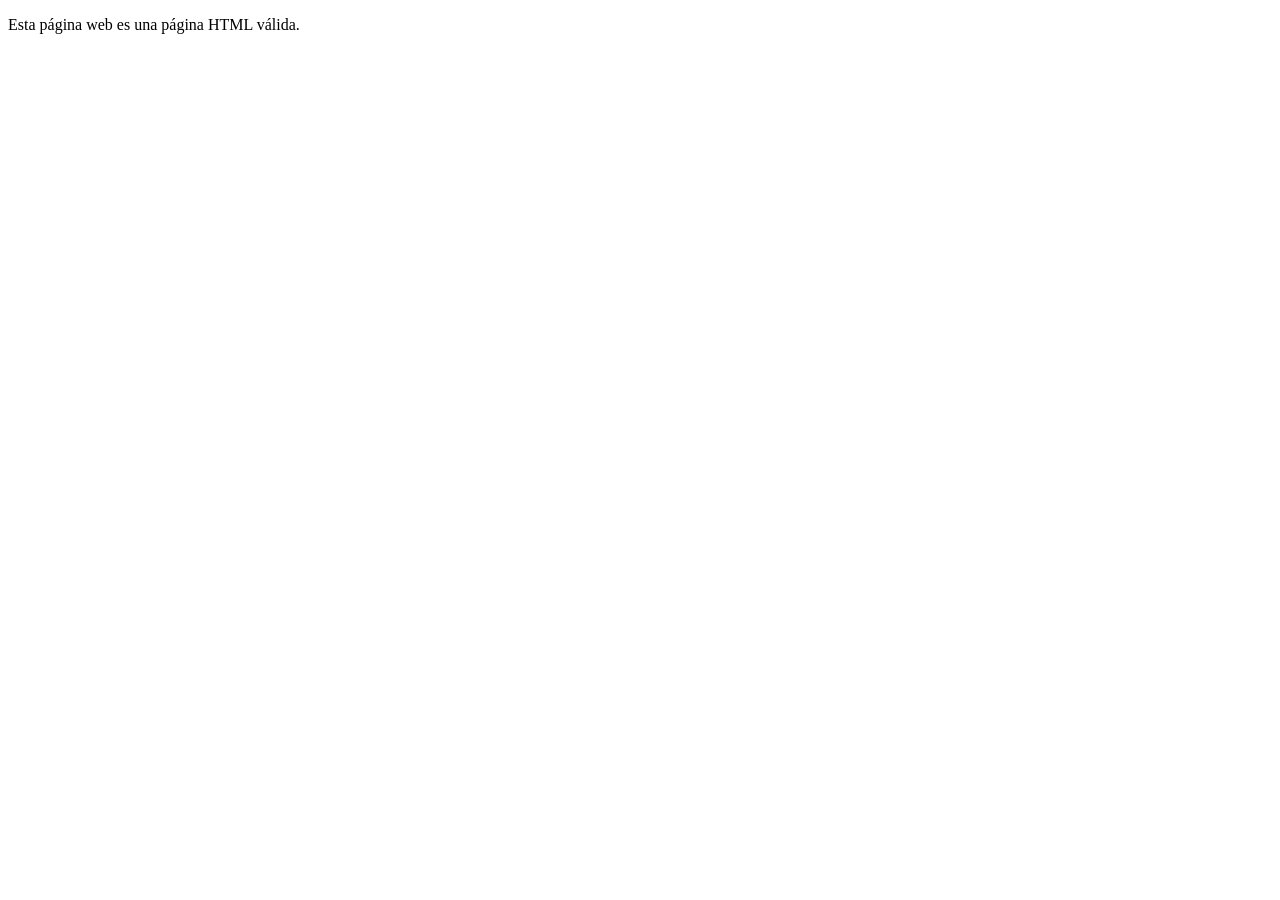
==== index.html @ a4870a46 "Create index.html" ====
<!DOCTYPE html>
<html lang="es">
<head>
  <meta charset="utf-8">
  <title>HTML</title>
  <meta name="viewport" content="width=device-width, initial-scale=1.0">
  <link rel="stylesheet" href="estilo.css">
</head>

<body>
  <p>Esta página web es una página HTML válida.</p>
</body>
</html>
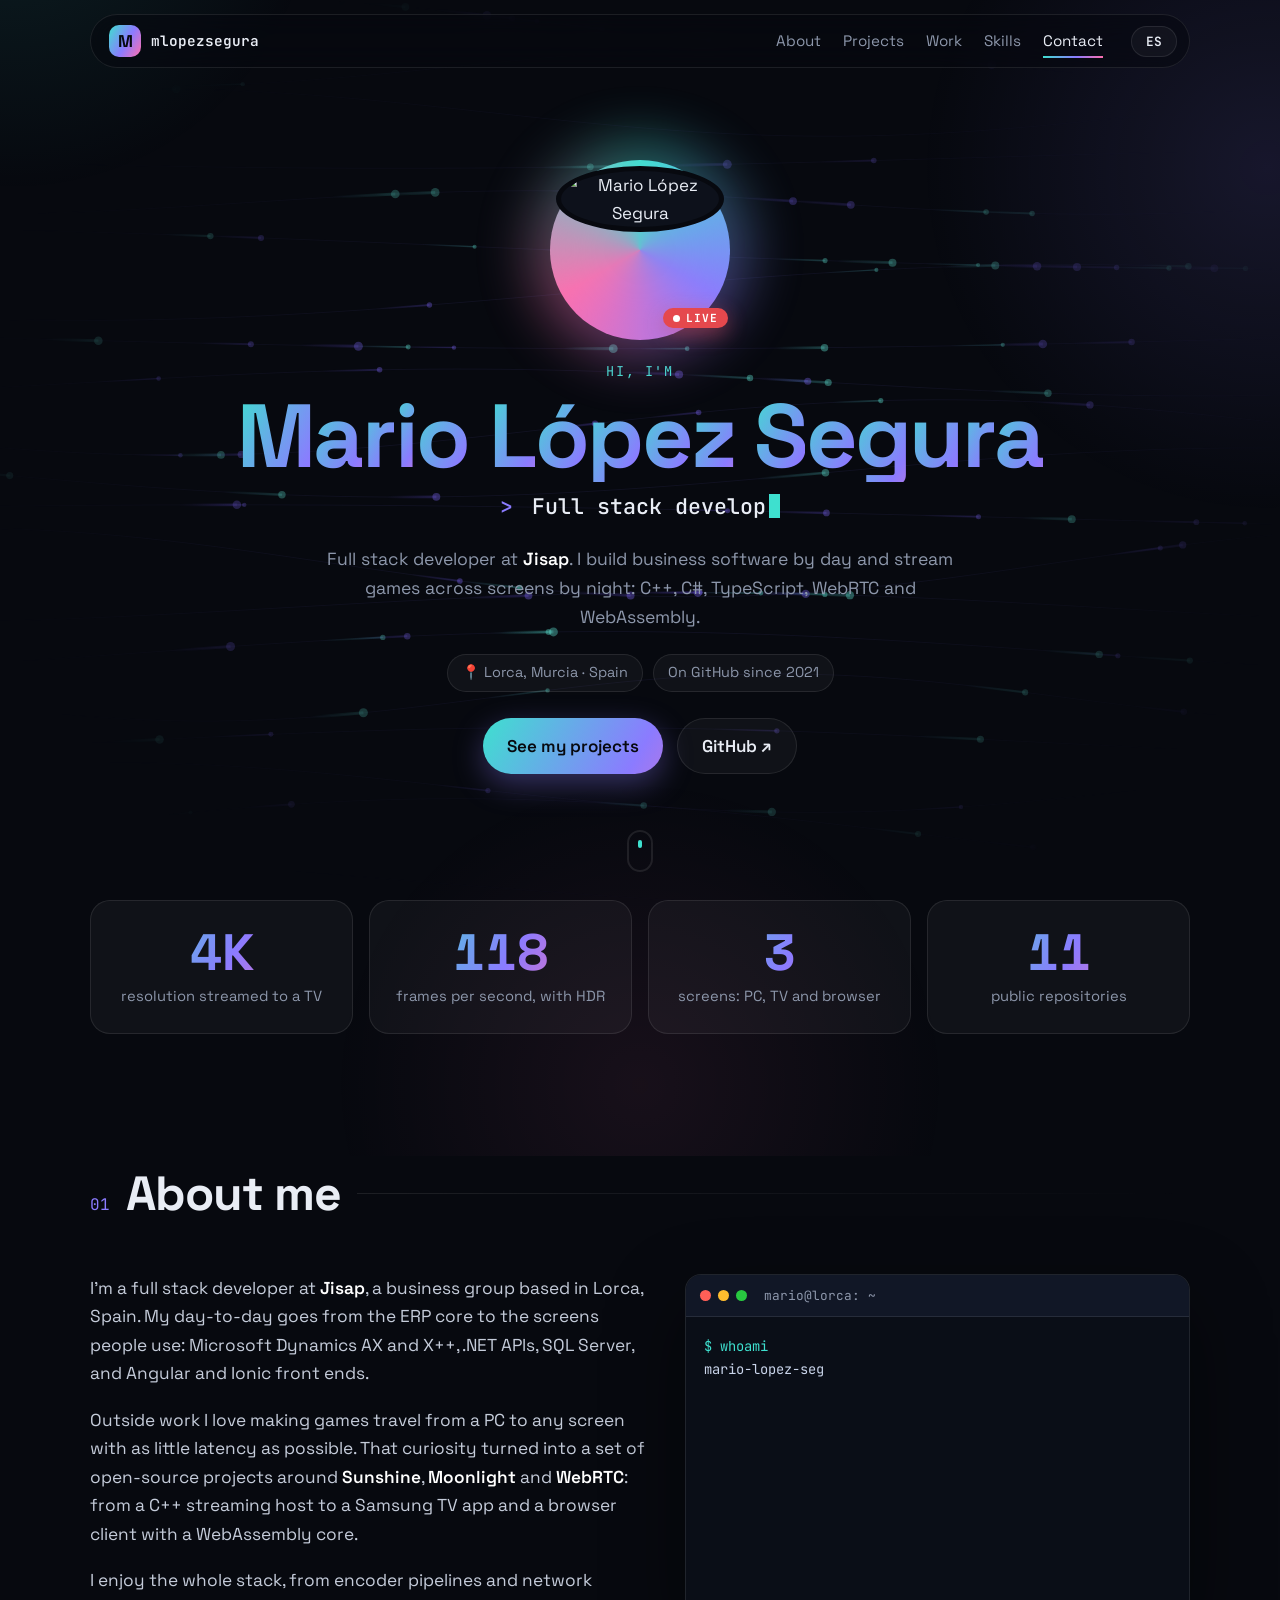
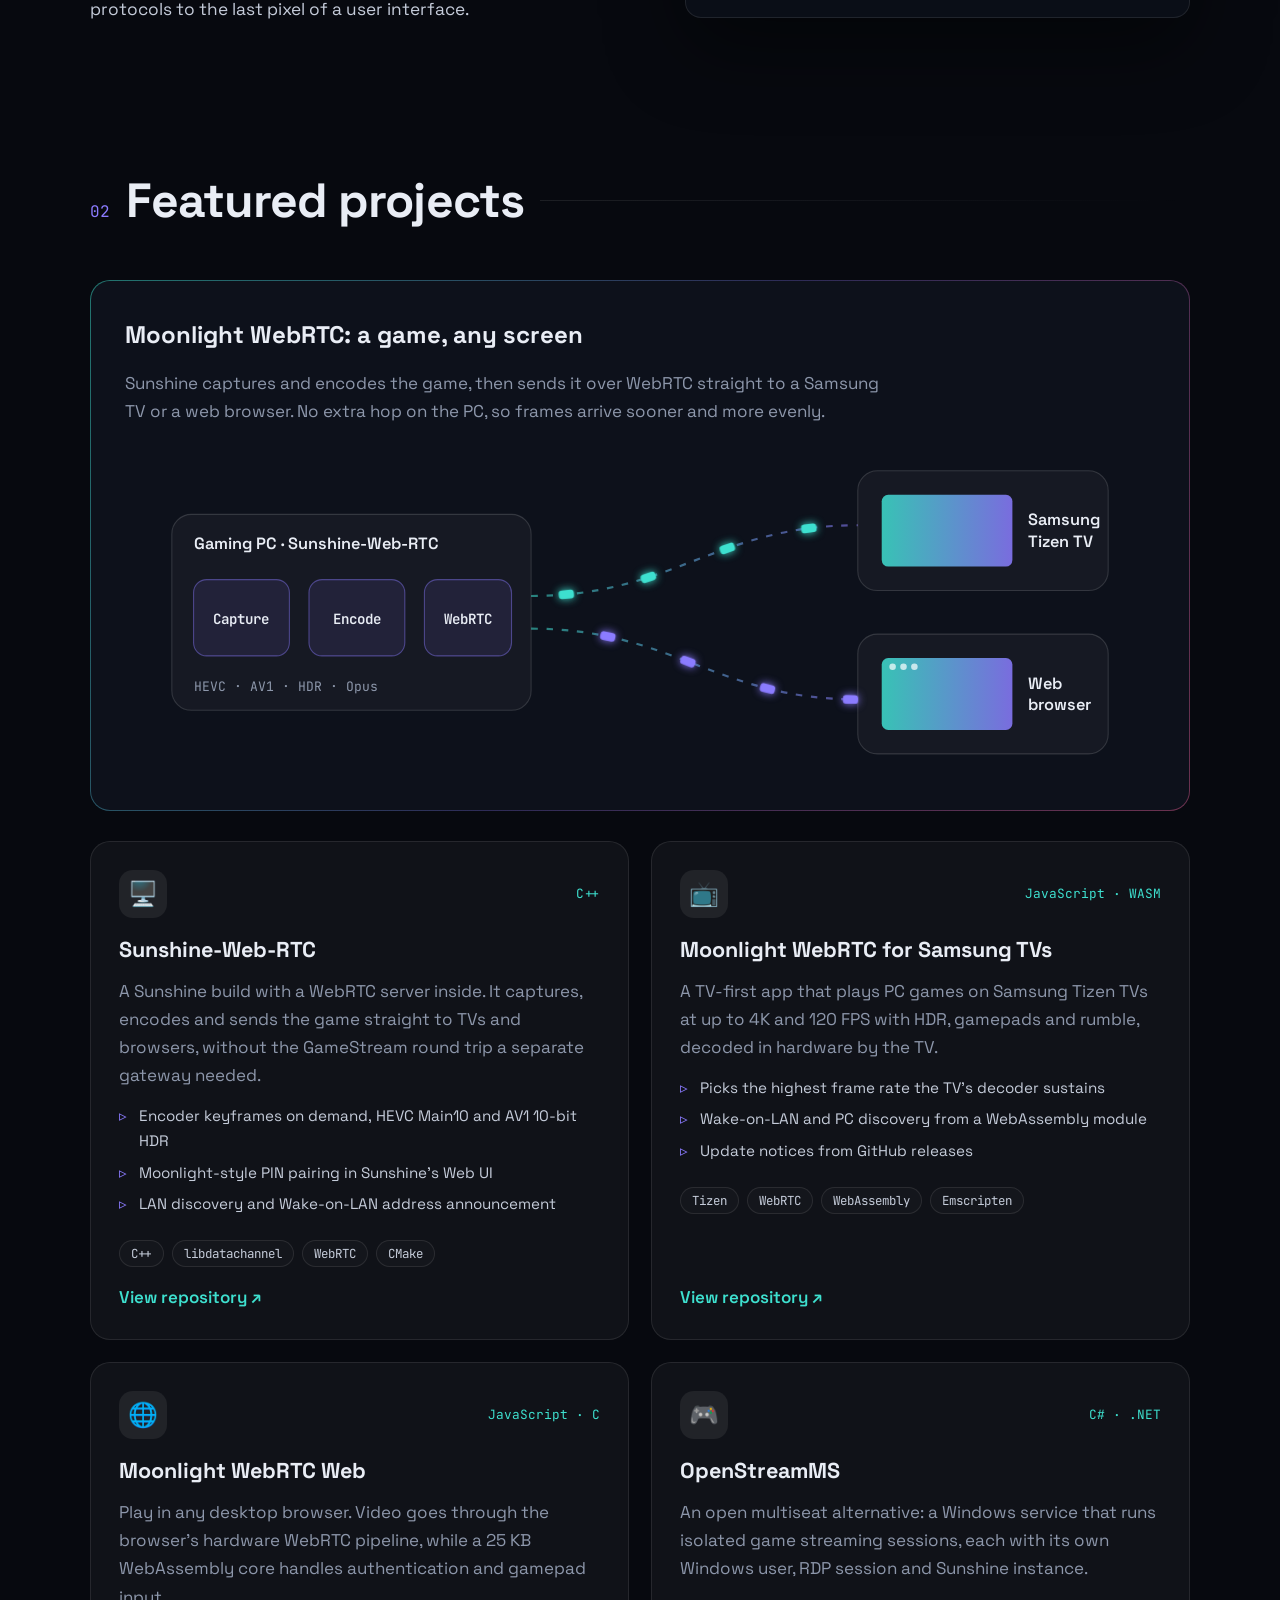
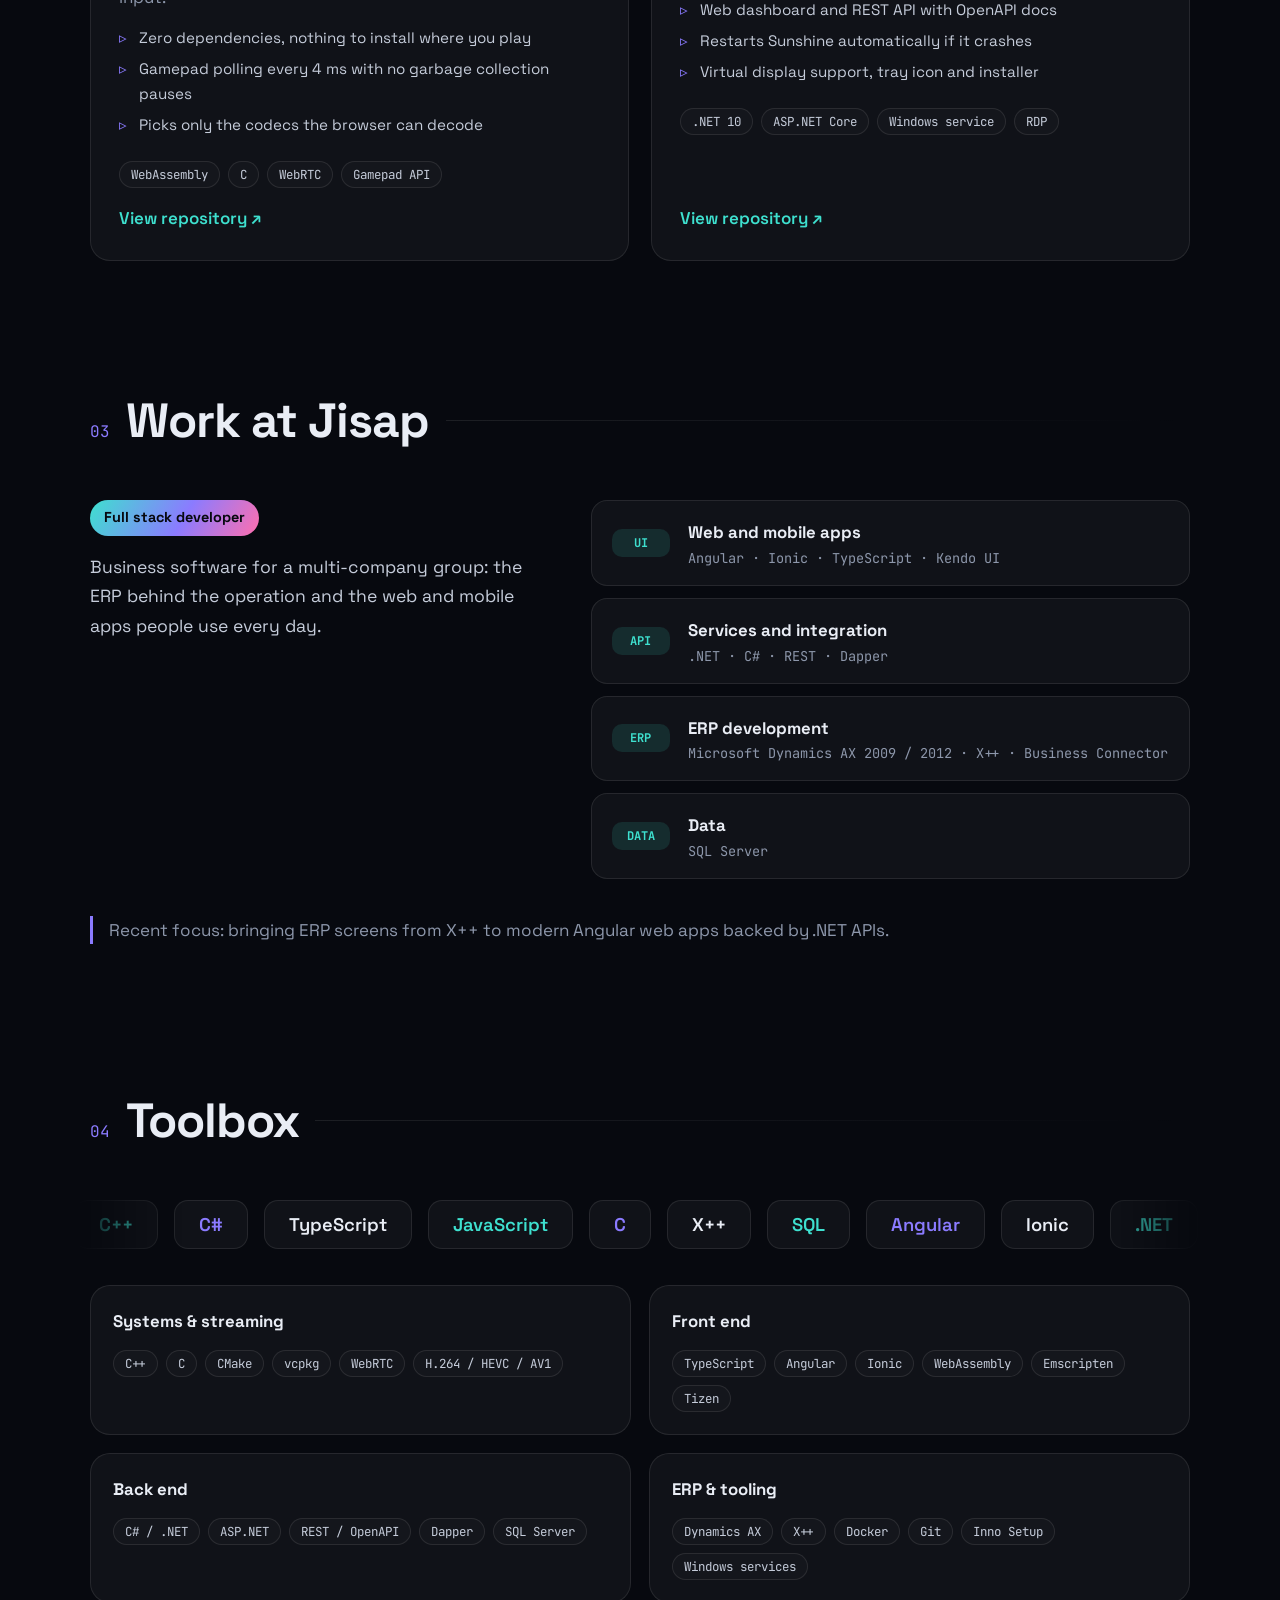
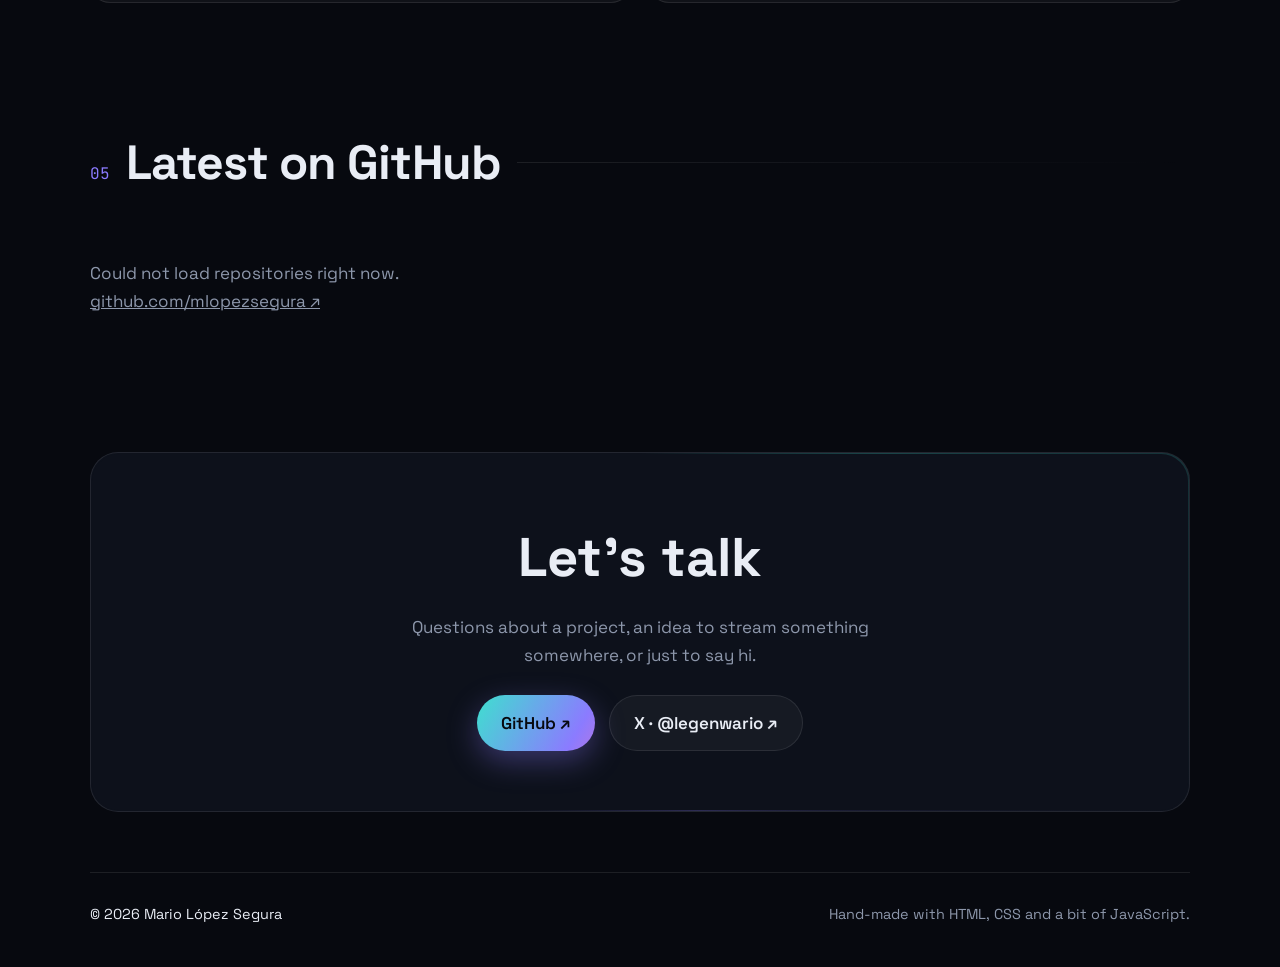
==== commit 1bfb8a7e: "Replace the placeholder page with an animated portfolio A bilingual (English/Spanish) single page wi" ====
--- a/index.html
+++ b/index.html
@@ -1,13 +1,347 @@
-<!DOCTYPE html>
-<html lang="es">
+<!doctype html>
+<html lang="en">
 <head>
   <meta charset="utf-8">
-  <title>HTML</title>
-  <meta name="viewport" content="width=device-width, initial-scale=1.0">
-  <link rel="stylesheet" href="estilo.css">
+  <meta name="viewport" content="width=device-width, initial-scale=1">
+  <title>Mario López Segura · Full stack developer</title>
+  <meta name="description" content="Mario López Segura, full stack developer at Jisap in Lorca, Spain. Game streaming over WebRTC, C++, C#, TypeScript, Angular and Dynamics AX.">
+  <meta name="theme-color" content="#07090f">
+  <meta property="og:title" content="Mario López Segura · Full stack developer">
+  <meta property="og:description" content="Game streaming over WebRTC, C++, C#, TypeScript, Angular and Dynamics AX.">
+  <meta property="og:image" content="https://avatars.githubusercontent.com/u/90263997?v=4">
+  <meta property="og:type" content="website">
+  <link rel="icon" href="assets/favicon.svg" type="image/svg+xml">
+  <link rel="preconnect" href="https://fonts.googleapis.com">
+  <link rel="preconnect" href="https://fonts.gstatic.com" crossorigin>
+  <link href="https://fonts.googleapis.com/css2?family=JetBrains+Mono:wght@400;600&family=Space+Grotesk:wght@400;500;600;700&display=swap" rel="stylesheet">
+  <link rel="stylesheet" href="assets/css/style.css">
 </head>
-
 <body>
-  <p>Esta página web es una página HTML válida.</p>
+  <div class="progress" id="progress" aria-hidden="true"></div>
+
+  <header class="nav" id="nav">
+    <a class="nav-logo" href="#top" aria-label="Home">
+      <span class="logo-mark">M</span><span class="logo-text">mlopezsegura</span>
+    </a>
+    <nav class="nav-links" aria-label="Sections">
+      <a href="#about" data-i18n="nav.about">About</a>
+      <a href="#projects" data-i18n="nav.projects">Projects</a>
+      <a href="#work" data-i18n="nav.work">Work</a>
+      <a href="#skills" data-i18n="nav.skills">Skills</a>
+      <a href="#contact" data-i18n="nav.contact">Contact</a>
+    </nav>
+    <button type="button" class="lang" id="lang" aria-label="Cambiar a español">ES</button>
+  </header>
+
+  <main id="top">
+    <!-- Hero -->
+    <section class="hero">
+      <canvas id="streams" aria-hidden="true"></canvas>
+      <div class="hero-inner">
+        <div class="avatar-wrap reveal">
+          <div class="avatar-ring"></div>
+          <img class="avatar" src="https://avatars.githubusercontent.com/u/90263997?v=4" alt="Mario López Segura" width="160" height="160">
+          <span class="live-dot"><span></span>LIVE</span>
+        </div>
+        <p class="eyebrow reveal" data-i18n="hero.hello">Hi, I'm</p>
+        <h1 class="hero-name" id="hero-name" aria-label="Mario López Segura">Mario López Segura</h1>
+        <p class="hero-role reveal">
+          <span class="mono">&gt;</span>
+          <span id="typed" aria-live="polite"></span><span class="caret" aria-hidden="true"></span>
+        </p>
+        <p class="hero-sub reveal" data-i18n="hero.sub">Full stack developer at <strong>Jisap</strong>. I build business software by day and stream games across screens by night: C++, C#, TypeScript, WebRTC and WebAssembly.</p>
+        <div class="hero-meta reveal">
+          <span class="chip" data-i18n="hero.loc">📍 Lorca, Murcia · Spain</span>
+          <span class="chip" data-i18n="hero.since">On GitHub since 2021</span>
+        </div>
+        <div class="hero-cta reveal">
+          <a class="btn primary magnetic" href="#projects" data-i18n="hero.cta">See my projects</a>
+          <a class="btn ghost magnetic" href="https://github.com/mlopezsegura" target="_blank" rel="noopener">GitHub ↗</a>
+        </div>
+      </div>
+      <a class="scroll-hint" href="#about" aria-label="Scroll"><span></span></a>
+    </section>
+
+    <!-- Stats -->
+    <section class="stats">
+      <div class="stat reveal">
+        <span class="stat-value"><span class="count" data-to="4">0</span>K</span>
+        <span class="stat-label" data-i18n="stats.res">resolution streamed to a TV</span>
+      </div>
+      <div class="stat reveal">
+        <span class="stat-value"><span class="count" data-to="120">0</span></span>
+        <span class="stat-label" data-i18n="stats.fps">frames per second, with HDR</span>
+      </div>
+      <div class="stat reveal">
+        <span class="stat-value"><span class="count" data-to="3">0</span></span>
+        <span class="stat-label" data-i18n="stats.screens">screens: PC, TV and browser</span>
+      </div>
+      <div class="stat reveal">
+        <span class="stat-value"><span class="count" data-to="11" id="repo-count">0</span></span>
+        <span class="stat-label" data-i18n="stats.repos">public repositories</span>
+      </div>
+    </section>
+
+    <!-- About -->
+    <section class="section" id="about">
+      <div class="section-head reveal">
+        <span class="section-index">01</span>
+        <h2 data-i18n="about.title">About me</h2>
+      </div>
+      <div class="about-grid">
+        <div class="about-text reveal">
+          <p data-i18n="about.p1">I'm a full stack developer at <strong>Jisap</strong>, a business group based in Lorca, Spain. My day-to-day goes from the ERP core to the screens people use: Microsoft Dynamics AX and X++, .NET APIs, SQL Server, and Angular and Ionic front ends.</p>
+          <p data-i18n="about.p2">Outside work I love making games travel from a PC to any screen with as little latency as possible. That curiosity turned into a set of open-source projects around <strong>Sunshine</strong>, <strong>Moonlight</strong> and <strong>WebRTC</strong>: from a C++ streaming host to a Samsung TV app and a browser client with a WebAssembly core.</p>
+          <p data-i18n="about.p3">I enjoy the whole stack, from encoder pipelines and network protocols to the last pixel of a user interface.</p>
+        </div>
+        <div class="terminal reveal" aria-hidden="true">
+          <div class="terminal-bar"><i></i><i></i><i></i><span>mario@lorca: ~</span></div>
+          <pre class="terminal-body" id="terminal"></pre>
+        </div>
+      </div>
+    </section>
+
+    <!-- Projects -->
+    <section class="section" id="projects">
+      <div class="section-head reveal">
+        <span class="section-index">02</span>
+        <h2 data-i18n="projects.title">Featured projects</h2>
+      </div>
+
+      <div class="pipeline reveal">
+        <div class="pipeline-copy">
+          <h3 data-i18n="pipeline.title">Moonlight WebRTC: a game, any screen</h3>
+          <p data-i18n="pipeline.text">Sunshine captures and encodes the game, then sends it over WebRTC straight to a Samsung TV or a web browser. No extra hop on the PC, so frames arrive sooner and more evenly.</p>
+        </div>
+        <svg class="pipeline-svg" viewBox="0 0 900 300" role="img" aria-labelledby="pipeline-title">
+          <title id="pipeline-title">Gaming PC streaming to a TV and a browser over WebRTC</title>
+          <defs>
+            <linearGradient id="g-line" x1="0" x2="1">
+              <stop offset="0" stop-color="#3ee0cf"/>
+              <stop offset="1" stop-color="#8b7bff"/>
+            </linearGradient>
+            <filter id="glow" x="-50%" y="-50%" width="200%" height="200%">
+              <feGaussianBlur stdDeviation="4" result="b"/>
+              <feMerge><feMergeNode in="b"/><feMergeNode in="SourceGraphic"/></feMerge>
+            </filter>
+          </defs>
+
+          <!-- PC -->
+          <rect class="node" x="20" y="60" width="330" height="180" rx="18"/>
+          <text class="node-title" x="40" y="92">Gaming PC · Sunshine-Web-RTC</text>
+          <g class="stage s1"><rect x="40" y="120" width="88" height="70" rx="12"/><text x="84" y="161">Capture</text></g>
+          <g class="stage s2"><rect x="146" y="120" width="88" height="70" rx="12"/><text x="190" y="161">Encode</text></g>
+          <g class="stage s3"><rect x="252" y="120" width="80" height="70" rx="12"/><text x="292" y="161">WebRTC</text></g>
+          <text class="node-note" x="40" y="222">HEVC · AV1 · HDR · Opus</text>
+
+          <!-- Links -->
+          <path id="p-tv" class="link" d="M350 135 C 480 135, 520 70, 650 70"/>
+          <path id="p-web" class="link" d="M350 165 C 480 165, 520 230, 650 230"/>
+
+          <!-- TV -->
+          <rect class="node" x="650" y="20" width="230" height="110" rx="18"/>
+          <rect class="screen" x="672" y="42" width="120" height="66" rx="6"/>
+          <text class="node-title" x="806" y="70">Samsung</text>
+          <text class="node-title" x="806" y="90">Tizen TV</text>
+
+          <!-- Browser -->
+          <rect class="node" x="650" y="170" width="230" height="110" rx="18"/>
+          <rect class="screen" x="672" y="192" width="120" height="66" rx="6"/>
+          <circle class="dot" cx="682" cy="200" r="3"/><circle class="dot" cx="692" cy="200" r="3"/><circle class="dot" cx="702" cy="200" r="3"/>
+          <text class="node-title" x="806" y="220">Web</text>
+          <text class="node-title" x="806" y="240">browser</text>
+
+          <!-- Packets -->
+          <g filter="url(#glow)">
+            <rect class="packet" width="14" height="8" rx="3" x="-7" y="-4"><animateMotion dur="1.6s" repeatCount="indefinite" rotate="auto"><mpath href="#p-tv"/></animateMotion></rect>
+            <rect class="packet" width="14" height="8" rx="3" x="-7" y="-4"><animateMotion dur="1.6s" begin="0.4s" repeatCount="indefinite" rotate="auto"><mpath href="#p-tv"/></animateMotion></rect>
+            <rect class="packet" width="14" height="8" rx="3" x="-7" y="-4"><animateMotion dur="1.6s" begin="0.8s" repeatCount="indefinite" rotate="auto"><mpath href="#p-tv"/></animateMotion></rect>
+            <rect class="packet" width="14" height="8" rx="3" x="-7" y="-4"><animateMotion dur="1.6s" begin="1.2s" repeatCount="indefinite" rotate="auto"><mpath href="#p-tv"/></animateMotion></rect>
+            <rect class="packet alt" width="14" height="8" rx="3" x="-7" y="-4"><animateMotion dur="1.6s" begin="0.2s" repeatCount="indefinite" rotate="auto"><mpath href="#p-web"/></animateMotion></rect>
+            <rect class="packet alt" width="14" height="8" rx="3" x="-7" y="-4"><animateMotion dur="1.6s" begin="0.6s" repeatCount="indefinite" rotate="auto"><mpath href="#p-web"/></animateMotion></rect>
+            <rect class="packet alt" width="14" height="8" rx="3" x="-7" y="-4"><animateMotion dur="1.6s" begin="1.0s" repeatCount="indefinite" rotate="auto"><mpath href="#p-web"/></animateMotion></rect>
+            <rect class="packet alt" width="14" height="8" rx="3" x="-7" y="-4"><animateMotion dur="1.6s" begin="1.4s" repeatCount="indefinite" rotate="auto"><mpath href="#p-web"/></animateMotion></rect>
+          </g>
+        </svg>
+      </div>
+
+      <div class="cards">
+        <article class="card tilt reveal">
+          <div class="card-glow"></div>
+          <div class="card-top">
+            <span class="card-icon">🖥️</span>
+            <span class="card-lang">C++</span>
+          </div>
+          <h3>Sunshine-Web-RTC</h3>
+          <p data-i18n="p.sunshine">A Sunshine build with a WebRTC server inside. It captures, encodes and sends the game straight to TVs and browsers, without the GameStream round trip a separate gateway needed.</p>
+          <ul class="card-points">
+            <li data-i18n="p.sunshine.1">Encoder keyframes on demand, HEVC Main10 and AV1 10-bit HDR</li>
+            <li data-i18n="p.sunshine.2">Moonlight-style PIN pairing in Sunshine's Web UI</li>
+            <li data-i18n="p.sunshine.3">LAN discovery and Wake-on-LAN address announcement</li>
+          </ul>
+          <div class="tags"><span>C++</span><span>libdatachannel</span><span>WebRTC</span><span>CMake</span></div>
+          <a class="card-link" href="https://github.com/mlopezsegura/Sunshine-Web-RTC" target="_blank" rel="noopener" data-i18n="p.repo">View repository ↗</a>
+        </article>
+
+        <article class="card tilt reveal">
+          <div class="card-glow"></div>
+          <div class="card-top">
+            <span class="card-icon">📺</span>
+            <span class="card-lang">JavaScript · WASM</span>
+          </div>
+          <h3>Moonlight WebRTC for Samsung TVs</h3>
+          <p data-i18n="p.tizen">A TV-first app that plays PC games on Samsung Tizen TVs at up to 4K and 120 FPS with HDR, gamepads and rumble, decoded in hardware by the TV.</p>
+          <ul class="card-points">
+            <li data-i18n="p.tizen.1">Picks the highest frame rate the TV's decoder sustains</li>
+            <li data-i18n="p.tizen.2">Wake-on-LAN and PC discovery from a WebAssembly module</li>
+            <li data-i18n="p.tizen.3">Update notices from GitHub releases</li>
+          </ul>
+          <div class="tags"><span>Tizen</span><span>WebRTC</span><span>WebAssembly</span><span>Emscripten</span></div>
+          <a class="card-link" href="https://github.com/mlopezsegura/Monlight-Tizen-WebRtc-Client" target="_blank" rel="noopener" data-i18n="p.repo">View repository ↗</a>
+        </article>
+
+        <article class="card tilt reveal">
+          <div class="card-glow"></div>
+          <div class="card-top">
+            <span class="card-icon">🌐</span>
+            <span class="card-lang">JavaScript · C</span>
+          </div>
+          <h3>Moonlight WebRTC Web</h3>
+          <p data-i18n="p.web">Play in any desktop browser. Video goes through the browser's hardware WebRTC pipeline, while a 25 KB WebAssembly core handles authentication and gamepad input.</p>
+          <ul class="card-points">
+            <li data-i18n="p.web.1">Zero dependencies, nothing to install where you play</li>
+            <li data-i18n="p.web.2">Gamepad polling every 4 ms with no garbage collection pauses</li>
+            <li data-i18n="p.web.3">Picks only the codecs the browser can decode</li>
+          </ul>
+          <div class="tags"><span>WebAssembly</span><span>C</span><span>WebRTC</span><span>Gamepad API</span></div>
+          <a class="card-link" href="https://github.com/mlopezsegura/moonlight-webrtc-web" target="_blank" rel="noopener" data-i18n="p.repo">View repository ↗</a>
+        </article>
+
+        <article class="card tilt reveal">
+          <div class="card-glow"></div>
+          <div class="card-top">
+            <span class="card-icon">🎮</span>
+            <span class="card-lang">C# · .NET</span>
+          </div>
+          <h3>OpenStreamMS</h3>
+          <p data-i18n="p.osms">An open multiseat alternative: a Windows service that runs isolated game streaming sessions, each with its own Windows user, RDP session and Sunshine instance.</p>
+          <ul class="card-points">
+            <li data-i18n="p.osms.1">Web dashboard and REST API with OpenAPI docs</li>
+            <li data-i18n="p.osms.2">Restarts Sunshine automatically if it crashes</li>
+            <li data-i18n="p.osms.3">Virtual display support, tray icon and installer</li>
+          </ul>
+          <div class="tags"><span>.NET 10</span><span>ASP.NET Core</span><span>Windows service</span><span>RDP</span></div>
+          <a class="card-link" href="https://github.com/mlopezsegura/OpenStreamMS" target="_blank" rel="noopener" data-i18n="p.repo">View repository ↗</a>
+        </article>
+      </div>
+    </section>
+
+    <!-- Work -->
+    <section class="section" id="work">
+      <div class="section-head reveal">
+        <span class="section-index">03</span>
+        <h2 data-i18n="work.title">Work at Jisap</h2>
+      </div>
+      <div class="work">
+        <div class="work-intro reveal">
+          <span class="role-badge" data-i18n="work.role">Full stack developer</span>
+          <p data-i18n="work.text">Business software for a multi-company group: the ERP behind the operation and the web and mobile apps people use every day.</p>
+        </div>
+        <ol class="layers">
+          <li class="layer reveal">
+            <span class="layer-tag">UI</span>
+            <div>
+              <h4 data-i18n="work.l1">Web and mobile apps</h4>
+              <p>Angular · Ionic · TypeScript · Kendo UI</p>
+            </div>
+          </li>
+          <li class="layer reveal">
+            <span class="layer-tag">API</span>
+            <div>
+              <h4 data-i18n="work.l2">Services and integration</h4>
+              <p>.NET · C# · REST · Dapper</p>
+            </div>
+          </li>
+          <li class="layer reveal">
+            <span class="layer-tag">ERP</span>
+            <div>
+              <h4 data-i18n="work.l3">ERP development</h4>
+              <p>Microsoft Dynamics AX 2009 / 2012 · X++ · Business Connector</p>
+            </div>
+          </li>
+          <li class="layer reveal">
+            <span class="layer-tag">DATA</span>
+            <div>
+              <h4 data-i18n="work.l4">Data</h4>
+              <p>SQL Server</p>
+            </div>
+          </li>
+        </ol>
+        <p class="work-note reveal" data-i18n="work.note">Recent focus: bringing ERP screens from X++ to modern Angular web apps backed by .NET APIs.</p>
+      </div>
+    </section>
+
+    <!-- Skills -->
+    <section class="section" id="skills">
+      <div class="section-head reveal">
+        <span class="section-index">04</span>
+        <h2 data-i18n="skills.title">Toolbox</h2>
+      </div>
+      <div class="marquee" aria-hidden="true">
+        <div class="marquee-track">
+          <span>C++</span><span>C#</span><span>TypeScript</span><span>JavaScript</span><span>C</span><span>X++</span><span>SQL</span><span>Angular</span><span>Ionic</span><span>.NET</span><span>WebRTC</span><span>WebAssembly</span><span>Docker</span><span>Git</span>
+          <span>C++</span><span>C#</span><span>TypeScript</span><span>JavaScript</span><span>C</span><span>X++</span><span>SQL</span><span>Angular</span><span>Ionic</span><span>.NET</span><span>WebRTC</span><span>WebAssembly</span><span>Docker</span><span>Git</span>
+        </div>
+      </div>
+      <div class="skill-groups">
+        <div class="skill-group reveal">
+          <h4 data-i18n="skills.systems">Systems &amp; streaming</h4>
+          <div class="tags"><span>C++</span><span>C</span><span>CMake</span><span>vcpkg</span><span>WebRTC</span><span>H.264 / HEVC / AV1</span></div>
+        </div>
+        <div class="skill-group reveal">
+          <h4 data-i18n="skills.web">Front end</h4>
+          <div class="tags"><span>TypeScript</span><span>Angular</span><span>Ionic</span><span>WebAssembly</span><span>Emscripten</span><span>Tizen</span></div>
+        </div>
+        <div class="skill-group reveal">
+          <h4 data-i18n="skills.back">Back end</h4>
+          <div class="tags"><span>C# / .NET</span><span>ASP.NET</span><span>REST / OpenAPI</span><span>Dapper</span><span>SQL Server</span></div>
+        </div>
+        <div class="skill-group reveal">
+          <h4 data-i18n="skills.erp">ERP &amp; tooling</h4>
+          <div class="tags"><span>Dynamics AX</span><span>X++</span><span>Docker</span><span>Git</span><span>Inno Setup</span><span>Windows services</span></div>
+        </div>
+      </div>
+    </section>
+
+    <!-- GitHub -->
+    <section class="section" id="github">
+      <div class="section-head reveal">
+        <span class="section-index">05</span>
+        <h2 data-i18n="gh.title">Latest on GitHub</h2>
+      </div>
+      <div class="repos" id="repos">
+        <p class="muted" data-i18n="gh.loading">Loading repositories…</p>
+      </div>
+    </section>
+
+    <!-- Contact -->
+    <section class="section contact" id="contact">
+      <div class="contact-card reveal">
+        <h2 data-i18n="contact.title">Let's talk</h2>
+        <p data-i18n="contact.text">Questions about a project, an idea to stream something somewhere, or just to say hi.</p>
+        <div class="hero-cta">
+          <a class="btn primary magnetic" href="https://github.com/mlopezsegura" target="_blank" rel="noopener">GitHub ↗</a>
+          <a class="btn ghost magnetic" href="https://x.com/legenwario" target="_blank" rel="noopener">X · @legenwario ↗</a>
+        </div>
+      </div>
+    </section>
+  </main>
+
+  <footer class="footer">
+    <span>© <span id="year">2026</span> Mario López Segura</span>
+    <span class="muted" data-i18n="footer.made">Hand-made with HTML, CSS and a bit of JavaScript.</span>
+  </footer>
+
+  <script src="assets/js/main.js" defer></script>
 </body>
 </html>
--- a/assets/css/style.css
+++ b/assets/css/style.css
@@ -0,0 +1,695 @@
+:root {
+  color-scheme: dark;
+  --bg: #07090f;
+  --bg-2: #0d111b;
+  --surface: rgba(255, 255, 255, 0.04);
+  --surface-strong: rgba(255, 255, 255, 0.07);
+  --border: rgba(255, 255, 255, 0.09);
+  --text: #e9edf5;
+  --muted: #8d97ab;
+  --cyan: #3ee0cf;
+  --violet: #8b7bff;
+  --pink: #ff6fae;
+  --grad: linear-gradient(120deg, var(--cyan), var(--violet) 55%, var(--pink));
+  --radius: 20px;
+  --font: "Space Grotesk", system-ui, -apple-system, "Segoe UI", sans-serif;
+  --mono: "JetBrains Mono", ui-monospace, Consolas, monospace;
+  --ease: cubic-bezier(0.22, 1, 0.36, 1);
+}
+
+* { box-sizing: border-box; }
+
+html { scroll-behavior: smooth; }
+
+body {
+  margin: 0;
+  background: var(--bg);
+  color: var(--text);
+  font-family: var(--font);
+  font-size: 17px;
+  line-height: 1.65;
+  overflow-x: hidden;
+}
+
+body::before {
+  /* Soft colour wash behind everything. */
+  content: "";
+  position: fixed;
+  inset: -20vmax;
+  z-index: -1;
+  background:
+    radial-gradient(40vmax 40vmax at 15% 10%, rgba(62, 224, 207, 0.10), transparent 60%),
+    radial-gradient(45vmax 45vmax at 85% 30%, rgba(139, 123, 255, 0.12), transparent 60%),
+    radial-gradient(40vmax 40vmax at 50% 95%, rgba(255, 111, 174, 0.07), transparent 60%);
+  animation: drift 28s ease-in-out infinite alternate;
+}
+
+@keyframes drift {
+  to { transform: translate3d(4vmax, -3vmax, 0) rotate(8deg); }
+}
+
+a { color: inherit; }
+strong { color: #fff; font-weight: 600; }
+.muted { color: var(--muted); }
+.mono { font-family: var(--mono); }
+
+::selection { background: rgba(139, 123, 255, 0.45); }
+
+/* ---------- Progress + nav ---------- */
+
+.progress {
+  position: fixed;
+  top: 0;
+  left: 0;
+  height: 3px;
+  width: 100%;
+  transform-origin: 0 50%;
+  transform: scaleX(0);
+  background: var(--grad);
+  z-index: 60;
+}
+
+.nav {
+  position: fixed;
+  top: 14px;
+  left: 50%;
+  transform: translateX(-50%);
+  z-index: 50;
+  display: flex;
+  align-items: center;
+  gap: 28px;
+  padding: 10px 12px 10px 18px;
+  width: min(1100px, calc(100% - 32px));
+  border: 1px solid var(--border);
+  border-radius: 999px;
+  background: rgba(7, 9, 15, 0.55);
+  backdrop-filter: blur(14px);
+  -webkit-backdrop-filter: blur(14px);
+  transition: transform 0.5s var(--ease), background 0.3s;
+}
+.nav.hidden { transform: translate(-50%, -140%); }
+
+.nav-logo { display: flex; align-items: center; gap: 10px; text-decoration: none; font-weight: 600; }
+.logo-mark {
+  display: grid;
+  place-items: center;
+  width: 32px;
+  height: 32px;
+  border-radius: 10px;
+  background: var(--grad);
+  color: #07090f;
+  font-weight: 700;
+}
+.logo-text { font-family: var(--mono); font-size: 0.9rem; }
+
+.nav-links { display: flex; gap: 22px; margin-left: auto; }
+.nav-links a {
+  position: relative;
+  text-decoration: none;
+  color: var(--muted);
+  font-size: 0.95rem;
+  transition: color 0.2s;
+}
+.nav-links a::after {
+  content: "";
+  position: absolute;
+  left: 0;
+  bottom: -4px;
+  width: 100%;
+  height: 2px;
+  background: var(--grad);
+  transform: scaleX(0);
+  transform-origin: right;
+  transition: transform 0.35s var(--ease);
+}
+.nav-links a:hover, .nav-links a.active { color: var(--text); }
+.nav-links a:hover::after, .nav-links a.active::after { transform: scaleX(1); transform-origin: left; }
+
+.lang {
+  border: 1px solid var(--border);
+  background: var(--surface);
+  color: var(--text);
+  border-radius: 999px;
+  padding: 6px 14px;
+  font: 600 0.8rem var(--mono);
+  cursor: pointer;
+  transition: border-color 0.2s, background 0.2s;
+}
+.lang:hover { border-color: var(--violet); background: var(--surface-strong); }
+
+/* ---------- Hero ---------- */
+
+.hero {
+  position: relative;
+  min-height: 100svh;
+  display: grid;
+  place-items: center;
+  padding: 120px 20px 80px;
+  text-align: center;
+  overflow: hidden;
+}
+
+#streams {
+  position: absolute;
+  inset: 0;
+  width: 100%;
+  height: 100%;
+  -webkit-mask-image: radial-gradient(ellipse at center, #000 30%, transparent 78%);
+  mask-image: radial-gradient(ellipse at center, #000 30%, transparent 78%);
+}
+
+.hero-inner { position: relative; max-width: 860px; }
+
+.avatar-wrap {
+  position: relative;
+  width: 168px;
+  height: 168px;
+  margin: 0 auto 26px;
+}
+.avatar-ring {
+  position: absolute;
+  inset: -6px;
+  border-radius: 50%;
+  background: conic-gradient(from 0deg, var(--cyan), var(--violet), var(--pink), var(--cyan));
+  animation: spin 6s linear infinite;
+  filter: blur(0.5px);
+}
+.avatar-ring::after {
+  content: "";
+  position: absolute;
+  inset: -18px;
+  border-radius: 50%;
+  background: inherit;
+  filter: blur(28px);
+  opacity: 0.45;
+}
+.avatar {
+  position: relative;
+  width: 100%;
+  height: 100%;
+  border-radius: 50%;
+  border: 5px solid var(--bg);
+  object-fit: cover;
+  background: var(--bg-2);
+}
+.live-dot {
+  position: absolute;
+  bottom: 6px;
+  right: -4px;
+  display: flex;
+  align-items: center;
+  gap: 6px;
+  padding: 3px 10px;
+  border-radius: 999px;
+  background: #e5484d;
+  color: #fff;
+  font: 700 0.7rem var(--mono);
+  letter-spacing: 0.08em;
+  box-shadow: 0 6px 20px rgba(229, 72, 77, 0.45);
+}
+.live-dot span {
+  width: 7px;
+  height: 7px;
+  border-radius: 50%;
+  background: #fff;
+  animation: blink 1.2s ease-in-out infinite;
+}
+
+@keyframes spin { to { transform: rotate(360deg); } }
+@keyframes blink { 50% { opacity: 0.2; } }
+
+.eyebrow {
+  margin: 0;
+  font-family: var(--mono);
+  color: var(--cyan);
+  letter-spacing: 0.12em;
+  text-transform: uppercase;
+  font-size: 0.85rem;
+}
+
+.hero-name {
+  margin: 8px 0 10px;
+  font-size: clamp(2.6rem, 8vw, 5.6rem);
+  line-height: 1.02;
+  letter-spacing: -0.03em;
+  font-weight: 700;
+}
+.hero-name .char {
+  display: inline-block;
+  background: var(--grad);
+  background-size: 200% 100%;
+  -webkit-background-clip: text;
+  background-clip: text;
+  color: transparent;
+  opacity: 0;
+  transform: translateY(0.6em) rotate(8deg);
+  animation: char-in 0.9s var(--ease) forwards, shimmer 6s linear infinite;
+}
+.hero-name .word { display: inline-block; white-space: nowrap; }
+
+@keyframes char-in { to { opacity: 1; transform: none; } }
+@keyframes shimmer { to { background-position: -200% 0; } }
+
+.hero-role {
+  margin: 0 0 18px;
+  font: 500 clamp(1.05rem, 2.4vw, 1.35rem) var(--mono);
+  color: var(--text);
+  min-height: 1.6em;
+}
+.hero-role .mono { color: var(--violet); margin-right: 6px; }
+.caret {
+  display: inline-block;
+  width: 0.55em;
+  height: 1.1em;
+  margin-left: 3px;
+  vertical-align: -0.18em;
+  background: var(--cyan);
+  animation: blink 1s steps(1) infinite;
+}
+
+.hero-sub {
+  max-width: 640px;
+  margin: 0 auto 22px;
+  color: var(--muted);
+  font-size: 1.1rem;
+}
+
+.hero-meta, .hero-cta { display: flex; flex-wrap: wrap; justify-content: center; gap: 10px; }
+.hero-cta { margin-top: 26px; gap: 14px; }
+
+.chip {
+  padding: 6px 14px;
+  border: 1px solid var(--border);
+  border-radius: 999px;
+  background: var(--surface);
+  font-size: 0.9rem;
+  color: var(--muted);
+}
+
+.btn {
+  position: relative;
+  display: inline-flex;
+  align-items: center;
+  gap: 8px;
+  padding: 13px 24px;
+  border-radius: 999px;
+  text-decoration: none;
+  font-weight: 600;
+  transition: transform 0.25s var(--ease), box-shadow 0.3s, background 0.3s;
+  will-change: transform;
+}
+.btn.primary {
+  background: var(--grad);
+  background-size: 160% 100%;
+  color: #07090f;
+  box-shadow: 0 10px 30px rgba(139, 123, 255, 0.35);
+}
+.btn.primary:hover { background-position: 100% 0; box-shadow: 0 14px 40px rgba(62, 224, 207, 0.4); }
+.btn.ghost { border: 1px solid var(--border); background: var(--surface); }
+.btn.ghost:hover { background: var(--surface-strong); border-color: var(--violet); }
+
+.scroll-hint {
+  position: absolute;
+  bottom: 28px;
+  left: 50%;
+  width: 26px;
+  height: 42px;
+  margin-left: -13px;
+  border: 2px solid var(--border);
+  border-radius: 999px;
+}
+.scroll-hint span {
+  position: absolute;
+  top: 8px;
+  left: 50%;
+  width: 4px;
+  height: 8px;
+  margin-left: -2px;
+  border-radius: 4px;
+  background: var(--cyan);
+  animation: scroll-dot 1.8s var(--ease) infinite;
+}
+@keyframes scroll-dot {
+  0% { opacity: 0; transform: translateY(0); }
+  30% { opacity: 1; }
+  100% { opacity: 0; transform: translateY(16px); }
+}
+
+/* ---------- Reveal ---------- */
+
+.reveal {
+  opacity: 0;
+  transform: translateY(36px);
+  transition: opacity 0.9s var(--ease), transform 0.9s var(--ease);
+  transition-delay: var(--delay, 0s);
+}
+.reveal.visible { opacity: 1; transform: none; }
+
+/* ---------- Stats ---------- */
+
+.stats {
+  display: grid;
+  grid-template-columns: repeat(4, 1fr);
+  gap: 16px;
+  width: min(1100px, calc(100% - 32px));
+  margin: 0 auto;
+}
+.stat {
+  padding: 24px;
+  border: 1px solid var(--border);
+  border-radius: var(--radius);
+  background: var(--surface);
+  text-align: center;
+}
+.stat-value {
+  display: block;
+  font-size: clamp(2.2rem, 5vw, 3.2rem);
+  font-weight: 700;
+  line-height: 1.1;
+  background: var(--grad);
+  -webkit-background-clip: text;
+  background-clip: text;
+  color: transparent;
+  font-variant-numeric: tabular-nums;
+}
+.stat-label { color: var(--muted); font-size: 0.92rem; }
+
+/* ---------- Sections ---------- */
+
+.section {
+  width: min(1100px, calc(100% - 32px));
+  margin: 0 auto;
+  padding: 120px 0 0;
+}
+.section-head { display: flex; align-items: baseline; gap: 16px; margin-bottom: 40px; }
+.section-head h2 { margin: 0; font-size: clamp(2rem, 4.5vw, 3rem); letter-spacing: -0.02em; }
+.section-index { font-family: var(--mono); color: var(--violet); font-size: 1rem; }
+.section-head::after {
+  content: "";
+  flex: 1;
+  height: 1px;
+  background: linear-gradient(90deg, var(--border), transparent);
+  align-self: center;
+}
+
+/* ---------- About ---------- */
+
+.about-grid { display: grid; grid-template-columns: 1.1fr 1fr; gap: 40px; align-items: start; }
+.about-text p { margin: 0 0 18px; color: #c5ccda; font-size: 1.08rem; }
+
+.terminal {
+  border: 1px solid var(--border);
+  border-radius: 16px;
+  background: #0a0e17;
+  overflow: hidden;
+  box-shadow: 0 30px 80px rgba(0, 0, 0, 0.45);
+}
+.terminal-bar {
+  display: flex;
+  align-items: center;
+  gap: 7px;
+  padding: 12px 14px;
+  background: #111726;
+  border-bottom: 1px solid var(--border);
+}
+.terminal-bar i { width: 11px; height: 11px; border-radius: 50%; background: #ff5f57; }
+.terminal-bar i:nth-child(2) { background: #febc2e; }
+.terminal-bar i:nth-child(3) { background: #28c840; }
+.terminal-bar span { margin-left: 10px; font: 0.8rem var(--mono); color: var(--muted); }
+.terminal-body {
+  margin: 0;
+  padding: 18px;
+  min-height: 300px;
+  font: 0.86rem/1.7 var(--mono);
+  color: #c9d4ea;
+  white-space: pre-wrap;
+}
+.terminal-body .prompt { color: var(--cyan); }
+.terminal-body .key { color: var(--violet); }
+.terminal-body .str { color: #a6e3a1; }
+
+/* ---------- Pipeline ---------- */
+
+.pipeline {
+  display: grid;
+  gap: 24px;
+  padding: 34px;
+  margin-bottom: 30px;
+  border: 1px solid var(--border);
+  border-radius: var(--radius);
+  background:
+    linear-gradient(var(--bg-2), var(--bg-2)) padding-box,
+    linear-gradient(120deg, rgba(62, 224, 207, 0.5), rgba(139, 123, 255, 0.3), rgba(255, 111, 174, 0.4)) border-box;
+  border-color: transparent;
+}
+.pipeline h3 { margin: 0 0 10px; font-size: 1.5rem; }
+.pipeline p { margin: 0; color: var(--muted); max-width: 760px; }
+.pipeline-copy { display: grid; gap: 4px; }
+.pipeline-svg { width: 100%; max-width: 980px; height: auto; margin: 0 auto; overflow: visible; }
+
+.pipeline-svg .node { fill: rgba(255, 255, 255, 0.035); stroke: rgba(255, 255, 255, 0.14); }
+.pipeline-svg .node-title { fill: var(--text); font: 600 15px var(--font); }
+.pipeline-svg .node-note { fill: var(--muted); font: 12px var(--mono); }
+.pipeline-svg .stage rect { fill: rgba(139, 123, 255, 0.10); stroke: rgba(139, 123, 255, 0.45); }
+.pipeline-svg .stage text { fill: var(--text); font: 600 13px var(--mono); text-anchor: middle; }
+.pipeline-svg .stage { animation: stage 1.8s ease-in-out infinite; }
+.pipeline-svg .s2 { animation-delay: 0.3s; }
+.pipeline-svg .s3 { animation-delay: 0.6s; }
+@keyframes stage {
+  0%, 60%, 100% { filter: none; }
+  25% { filter: drop-shadow(0 0 10px rgba(62, 224, 207, 0.9)); }
+}
+.pipeline-svg .link { fill: none; stroke: url(#g-line); stroke-width: 2; stroke-dasharray: 6 8; opacity: 0.55; animation: dash 1s linear infinite; }
+@keyframes dash { to { stroke-dashoffset: -14; } }
+.pipeline-svg .packet { fill: var(--cyan); }
+.pipeline-svg .packet.alt { fill: var(--violet); }
+.pipeline-svg .screen {
+  fill: url(#g-line);
+  opacity: 0.85;
+  animation: screen 2.4s ease-in-out infinite alternate;
+}
+@keyframes screen { to { opacity: 0.45; } }
+.pipeline-svg .dot { fill: rgba(255, 255, 255, 0.7); }
+
+/* ---------- Cards ---------- */
+
+.cards { display: grid; grid-template-columns: repeat(2, 1fr); gap: 22px; }
+
+.card {
+  position: relative;
+  display: flex;
+  flex-direction: column;
+  padding: 28px;
+  border: 1px solid var(--border);
+  border-radius: var(--radius);
+  background: var(--surface);
+  overflow: hidden;
+  transform-style: preserve-3d;
+  transition: border-color 0.3s, transform 0.4s var(--ease), opacity 0.9s var(--ease);
+}
+.card:hover { border-color: rgba(139, 123, 255, 0.5); }
+.card-glow {
+  position: absolute;
+  inset: 0;
+  pointer-events: none;
+  opacity: 0;
+  background: radial-gradient(420px circle at var(--mx, 50%) var(--my, 50%), rgba(139, 123, 255, 0.18), transparent 45%);
+  transition: opacity 0.3s;
+}
+.card:hover .card-glow { opacity: 1; }
+.card-top { display: flex; justify-content: space-between; align-items: center; margin-bottom: 14px; }
+.card-icon {
+  display: grid;
+  place-items: center;
+  width: 48px;
+  height: 48px;
+  border-radius: 14px;
+  background: var(--surface-strong);
+  font-size: 1.5rem;
+}
+.card-lang { font: 0.8rem var(--mono); color: var(--cyan); }
+.card h3 { margin: 0 0 10px; font-size: 1.35rem; }
+.card p { margin: 0 0 14px; color: var(--muted); }
+.card-points { margin: 0 0 18px; padding: 0; list-style: none; }
+.card-points li { position: relative; padding-left: 20px; margin-bottom: 6px; color: #c5ccda; font-size: 0.95rem; }
+.card-points li::before { content: "▹"; position: absolute; left: 0; color: var(--violet); }
+.card-link {
+  margin-top: auto;
+  padding-top: 16px;
+  color: var(--cyan);
+  text-decoration: none;
+  font-weight: 600;
+  align-self: flex-start;
+}
+.card-link:hover { text-decoration: underline; }
+
+.tags { display: flex; flex-wrap: wrap; gap: 8px; }
+.tags span {
+  padding: 4px 11px;
+  border: 1px solid var(--border);
+  border-radius: 999px;
+  font: 0.78rem var(--mono);
+  color: #c5ccda;
+  background: rgba(255, 255, 255, 0.02);
+}
+
+/* ---------- Work ---------- */
+
+.work { display: grid; grid-template-columns: 1fr 1.3fr; gap: 20px 40px; }
+.work-intro p { color: #c5ccda; font-size: 1.1rem; }
+.role-badge {
+  display: inline-block;
+  padding: 6px 14px;
+  border-radius: 999px;
+  background: var(--grad);
+  color: #07090f;
+  font-weight: 700;
+  font-size: 0.9rem;
+}
+.layers { list-style: none; margin: 0; padding: 0; display: grid; gap: 12px; }
+.layer {
+  display: flex;
+  align-items: center;
+  gap: 18px;
+  padding: 18px 20px;
+  border: 1px solid var(--border);
+  border-radius: 16px;
+  background: var(--surface);
+  transition: transform 0.35s var(--ease), border-color 0.3s, opacity 0.9s var(--ease);
+}
+.layer:hover { transform: translateX(8px); border-color: rgba(62, 224, 207, 0.5); }
+.layer h4 { margin: 0; font-size: 1.05rem; }
+.layer p { margin: 2px 0 0; color: var(--muted); font: 0.85rem var(--mono); }
+.layer-tag {
+  flex: none;
+  width: 58px;
+  padding: 6px 0;
+  text-align: center;
+  border-radius: 10px;
+  background: rgba(62, 224, 207, 0.12);
+  color: var(--cyan);
+  font: 700 0.75rem var(--mono);
+}
+.work-note { grid-column: 1 / -1; color: var(--muted); border-left: 3px solid var(--violet); padding-left: 16px; }
+
+/* ---------- Skills ---------- */
+
+.marquee {
+  overflow: hidden;
+  margin: 0 -16px 36px;
+  -webkit-mask-image: linear-gradient(90deg, transparent, #000 10%, #000 90%, transparent);
+  mask-image: linear-gradient(90deg, transparent, #000 10%, #000 90%, transparent);
+}
+.marquee-track { display: flex; gap: 16px; width: max-content; animation: marquee 30s linear infinite; }
+.marquee-track span {
+  padding: 12px 24px;
+  border: 1px solid var(--border);
+  border-radius: 14px;
+  background: var(--surface);
+  font: 600 1.15rem var(--font);
+  white-space: nowrap;
+}
+.marquee-track span:nth-child(3n + 1) { color: var(--cyan); }
+.marquee-track span:nth-child(3n + 2) { color: var(--violet); }
+.marquee:hover .marquee-track { animation-play-state: paused; }
+@keyframes marquee { to { transform: translateX(calc(-50% - 8px)); } }
+
+.skill-groups { display: grid; grid-template-columns: repeat(2, 1fr); gap: 18px; }
+.skill-group { padding: 22px; border: 1px solid var(--border); border-radius: var(--radius); background: var(--surface); }
+.skill-group h4 { margin: 0 0 14px; font-size: 1.05rem; }
+
+/* ---------- Repos ---------- */
+
+.repos { display: grid; grid-template-columns: repeat(3, 1fr); gap: 16px; }
+.repo {
+  display: flex;
+  flex-direction: column;
+  gap: 8px;
+  padding: 20px;
+  border: 1px solid var(--border);
+  border-radius: 16px;
+  background: var(--surface);
+  text-decoration: none;
+  transition: transform 0.35s var(--ease), border-color 0.3s, opacity 0.9s var(--ease);
+}
+.repo:hover { transform: translateY(-6px); border-color: rgba(139, 123, 255, 0.5); }
+.repo-name { font-weight: 600; word-break: break-word; }
+.repo-desc { color: var(--muted); font-size: 0.92rem; flex: 1; }
+.repo-meta { display: flex; gap: 14px; font: 0.78rem var(--mono); color: var(--muted); }
+.repo-meta .lang-dot { display: inline-block; width: 9px; height: 9px; border-radius: 50%; margin-right: 6px; background: var(--violet); }
+
+/* ---------- Contact + footer ---------- */
+
+.contact { padding-bottom: 60px; }
+.contact-card {
+  position: relative;
+  padding: 60px 30px;
+  text-align: center;
+  border-radius: 28px;
+  overflow: hidden;
+  background: var(--bg-2);
+  border: 1px solid var(--border);
+}
+.contact-card::before {
+  content: "";
+  position: absolute;
+  inset: -50%;
+  background: conic-gradient(from 0deg, transparent, rgba(62, 224, 207, 0.25), transparent 30%, rgba(139, 123, 255, 0.25), transparent 60%);
+  animation: spin 12s linear infinite;
+}
+.contact-card::after {
+  content: "";
+  position: absolute;
+  inset: 1px;
+  border-radius: 27px;
+  background: var(--bg-2);
+}
+.contact-card > * { position: relative; z-index: 1; }
+.contact-card h2 { margin: 0 0 10px; font-size: clamp(2.2rem, 5vw, 3.4rem); }
+.contact-card p { margin: 0 auto; max-width: 520px; color: var(--muted); }
+
+.footer {
+  display: flex;
+  flex-wrap: wrap;
+  justify-content: space-between;
+  gap: 10px;
+  width: min(1100px, calc(100% - 32px));
+  margin: 0 auto;
+  padding: 30px 0 40px;
+  border-top: 1px solid var(--border);
+  font-size: 0.9rem;
+}
+
+/* ---------- Responsive ---------- */
+
+@media (max-width: 900px) {
+  .about-grid, .work { grid-template-columns: 1fr; }
+  .cards, .skill-groups { grid-template-columns: 1fr; }
+  .repos { grid-template-columns: repeat(2, 1fr); }
+  .stats { grid-template-columns: repeat(2, 1fr); }
+}
+
+@media (max-width: 680px) {
+  body { font-size: 16px; }
+  .nav { gap: 12px; }
+  .nav-links { display: none; }
+  .hero-role { font-size: 0.92rem; }
+  .lang { margin-left: auto; }
+  .repos { grid-template-columns: 1fr; }
+  .section { padding-top: 90px; }
+  .pipeline { padding: 20px; }
+  .card { padding: 22px; }
+}
+
+/* ---------- Reduced motion ---------- */
+
+@media (prefers-reduced-motion: reduce) {
+  html { scroll-behavior: auto; }
+  *, *::before, *::after {
+    animation-duration: 0.001ms !important;
+    animation-iteration-count: 1 !important;
+    transition-duration: 0.001ms !important;
+  }
+  .reveal { opacity: 1; transform: none; }
+  .hero-name .char { opacity: 1; transform: none; }
+}
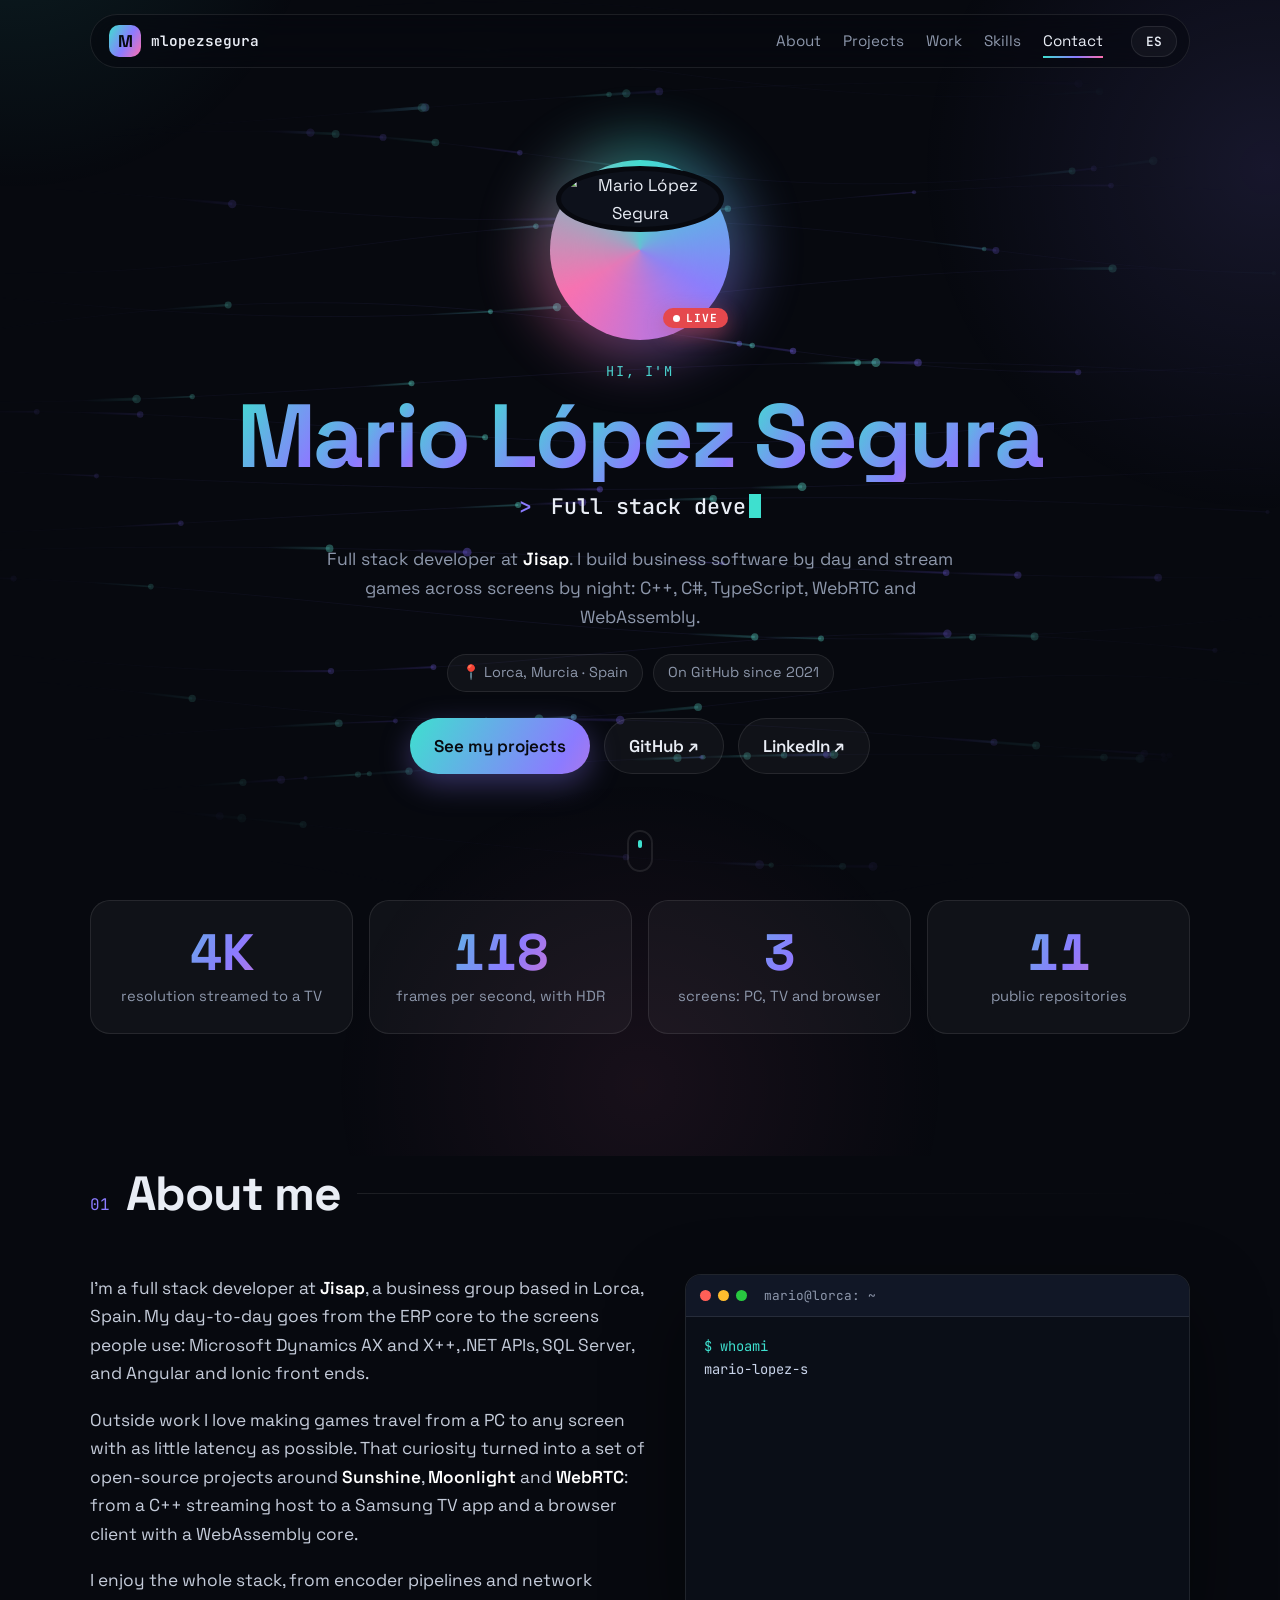
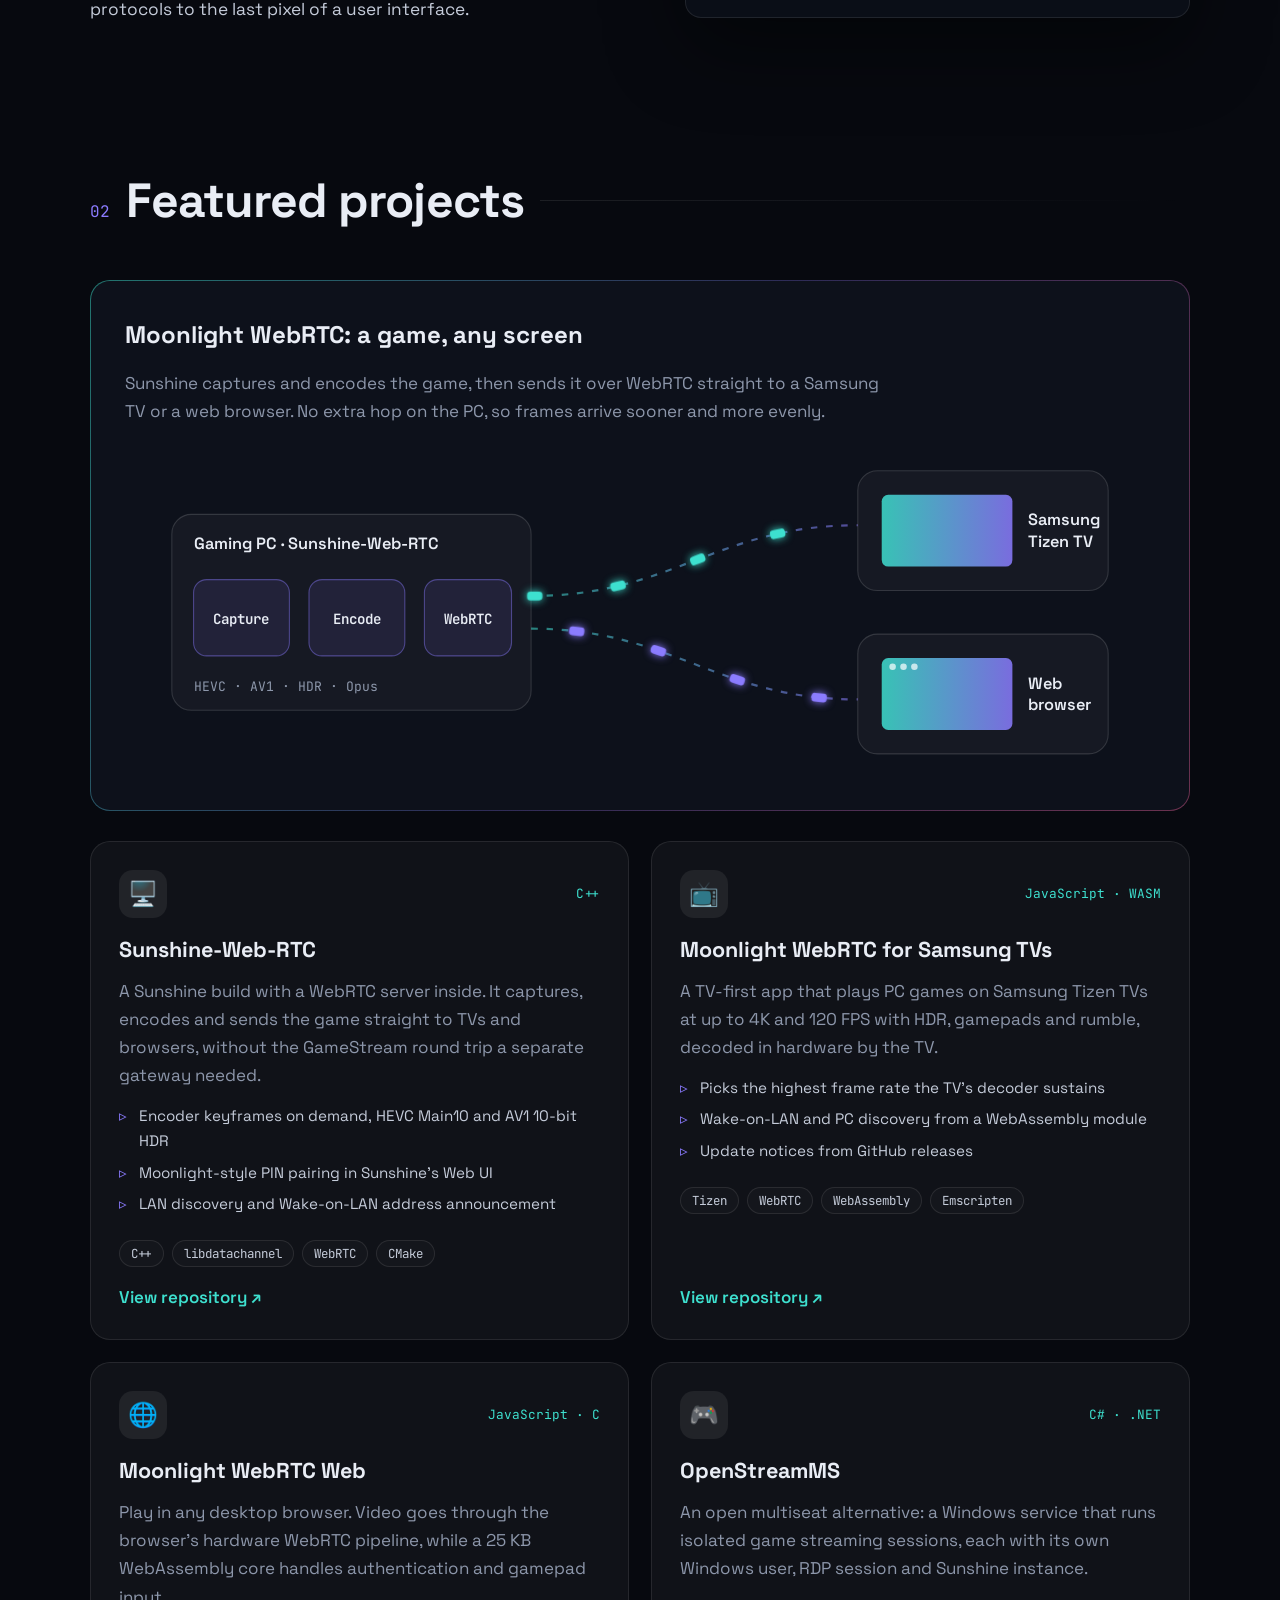
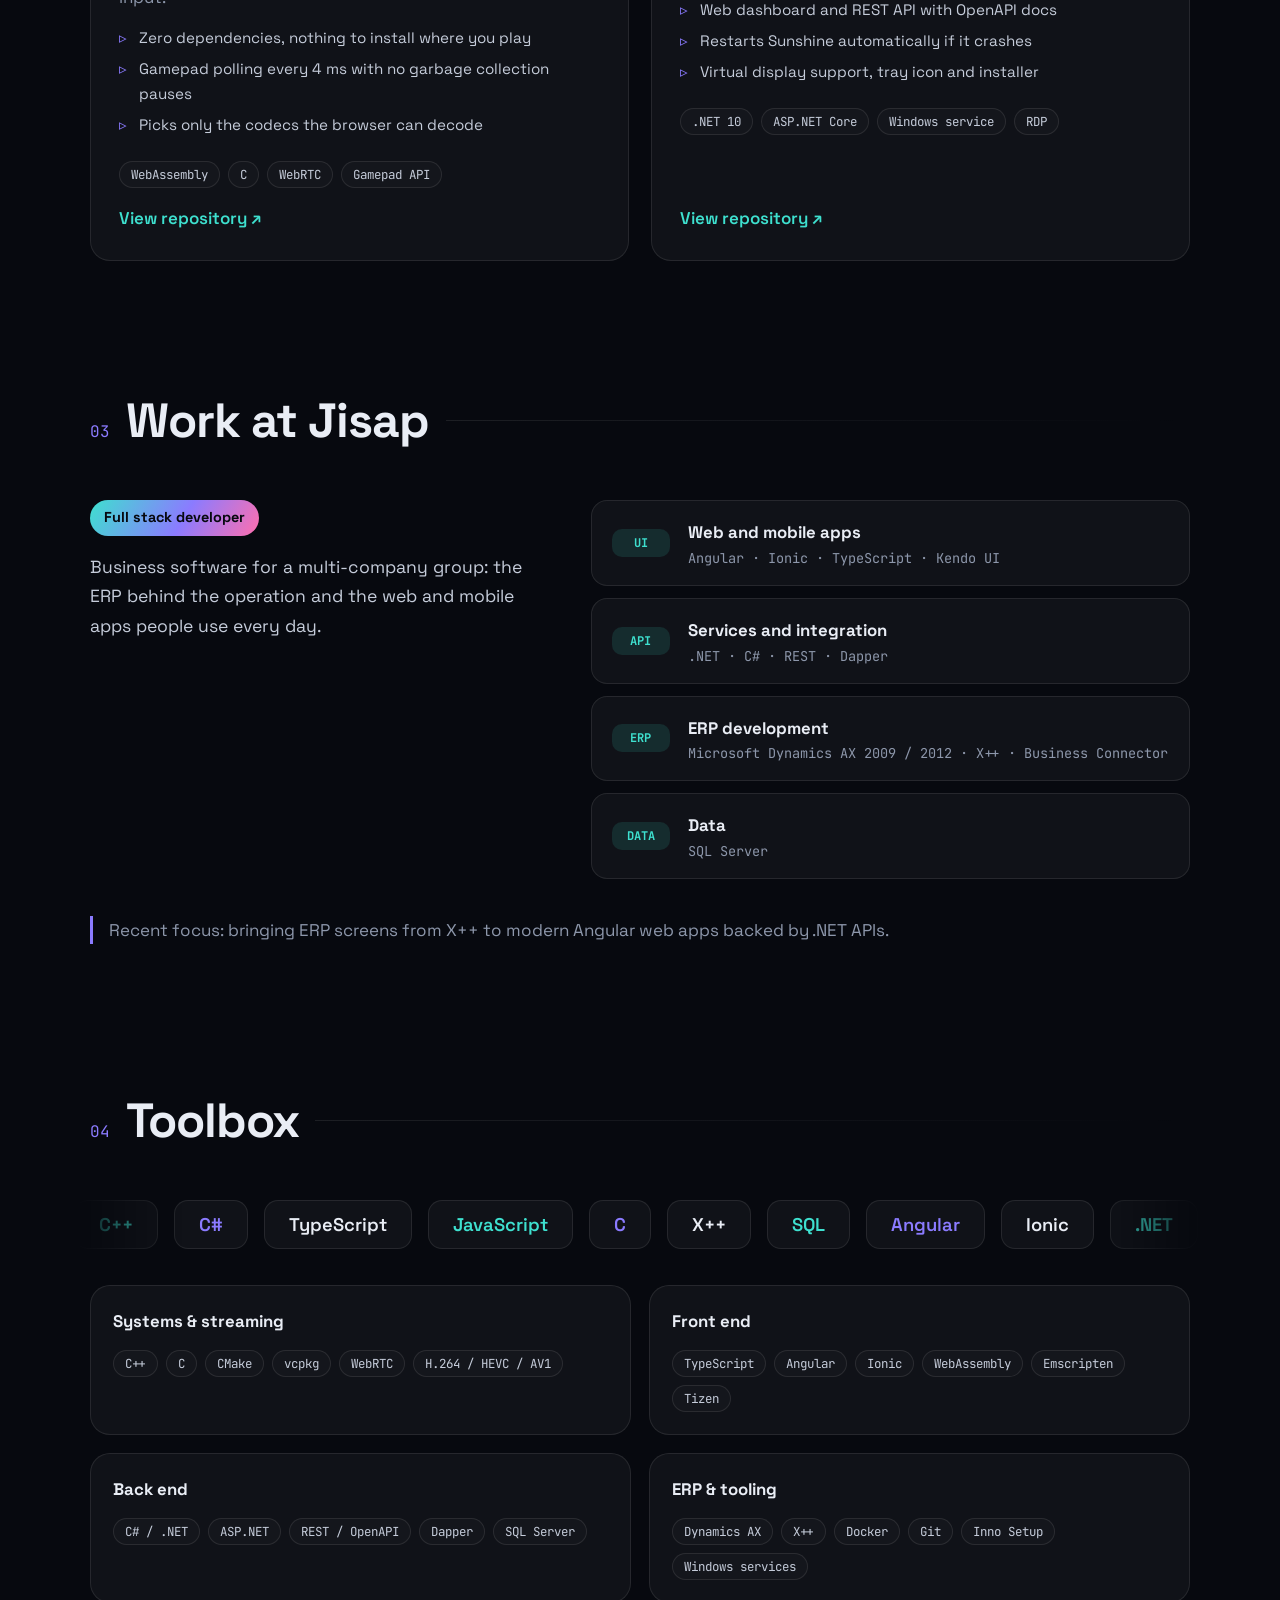
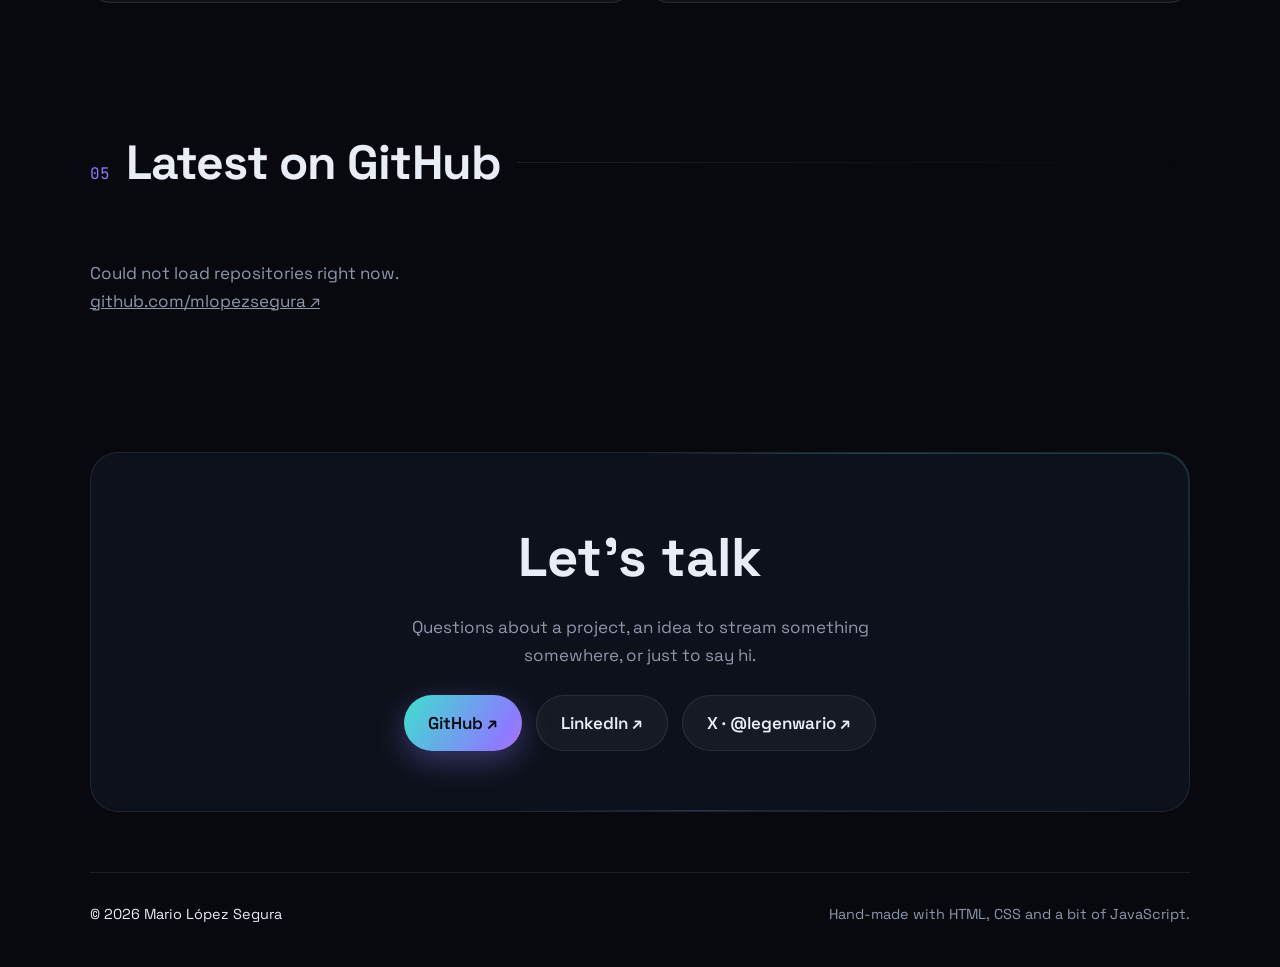
==== commit 55558366: "Link the LinkedIn profile from the hero and contact sections Co-Authored-By: Claude Opus 5.5 <norepl" ====
--- a/index.html
+++ b/index.html
@@ -57,6 +57,7 @@
         <div class="hero-cta reveal">
           <a class="btn primary magnetic" href="#projects" data-i18n="hero.cta">See my projects</a>
           <a class="btn ghost magnetic" href="https://github.com/mlopezsegura" target="_blank" rel="noopener">GitHub ↗</a>
+          <a class="btn ghost magnetic" href="https://es.linkedin.com/in/mario-l%C3%B3pez-segura-68865512a" target="_blank" rel="noopener">LinkedIn ↗</a>
         </div>
       </div>
       <a class="scroll-hint" href="#about" aria-label="Scroll"><span></span></a>
@@ -331,6 +332,7 @@
         <p data-i18n="contact.text">Questions about a project, an idea to stream something somewhere, or just to say hi.</p>
         <div class="hero-cta">
           <a class="btn primary magnetic" href="https://github.com/mlopezsegura" target="_blank" rel="noopener">GitHub ↗</a>
+          <a class="btn ghost magnetic" href="https://es.linkedin.com/in/mario-l%C3%B3pez-segura-68865512a" target="_blank" rel="noopener">LinkedIn ↗</a>
           <a class="btn ghost magnetic" href="https://x.com/legenwario" target="_blank" rel="noopener">X · @legenwario ↗</a>
         </div>
       </div>
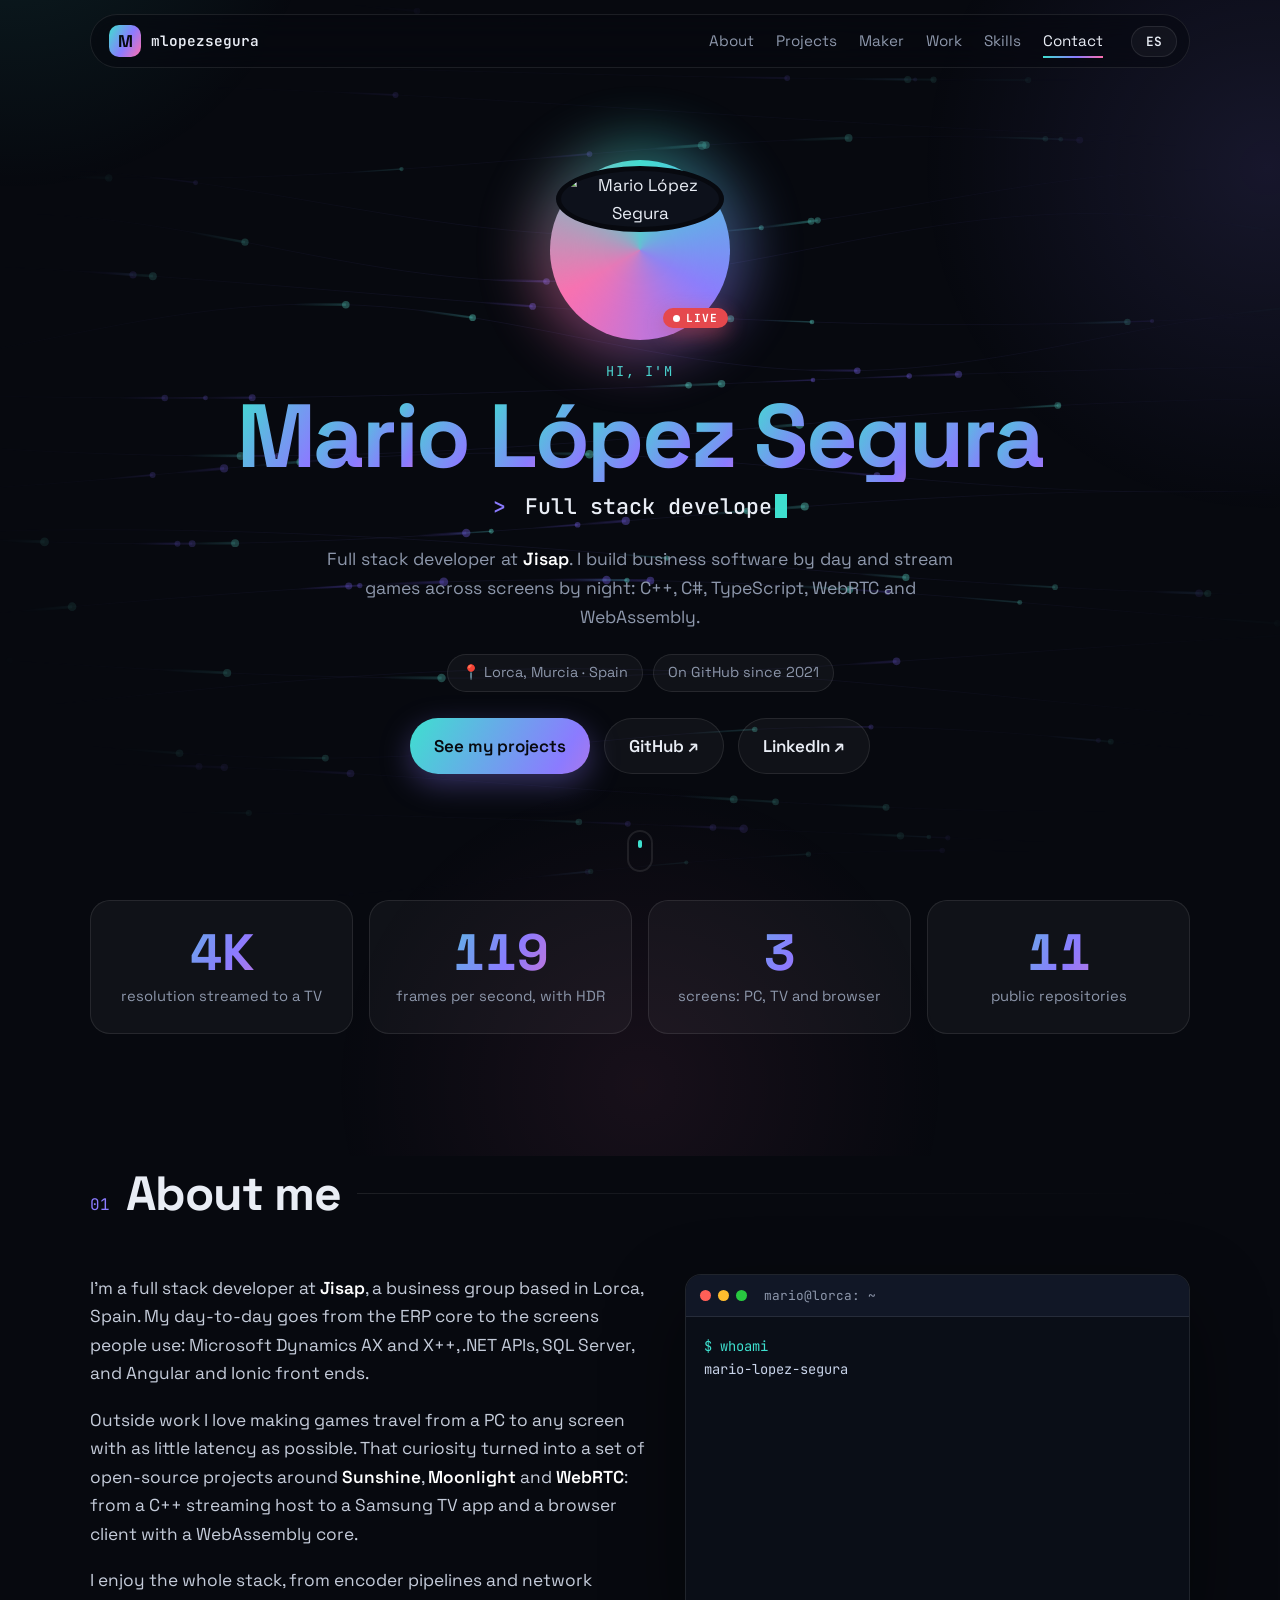
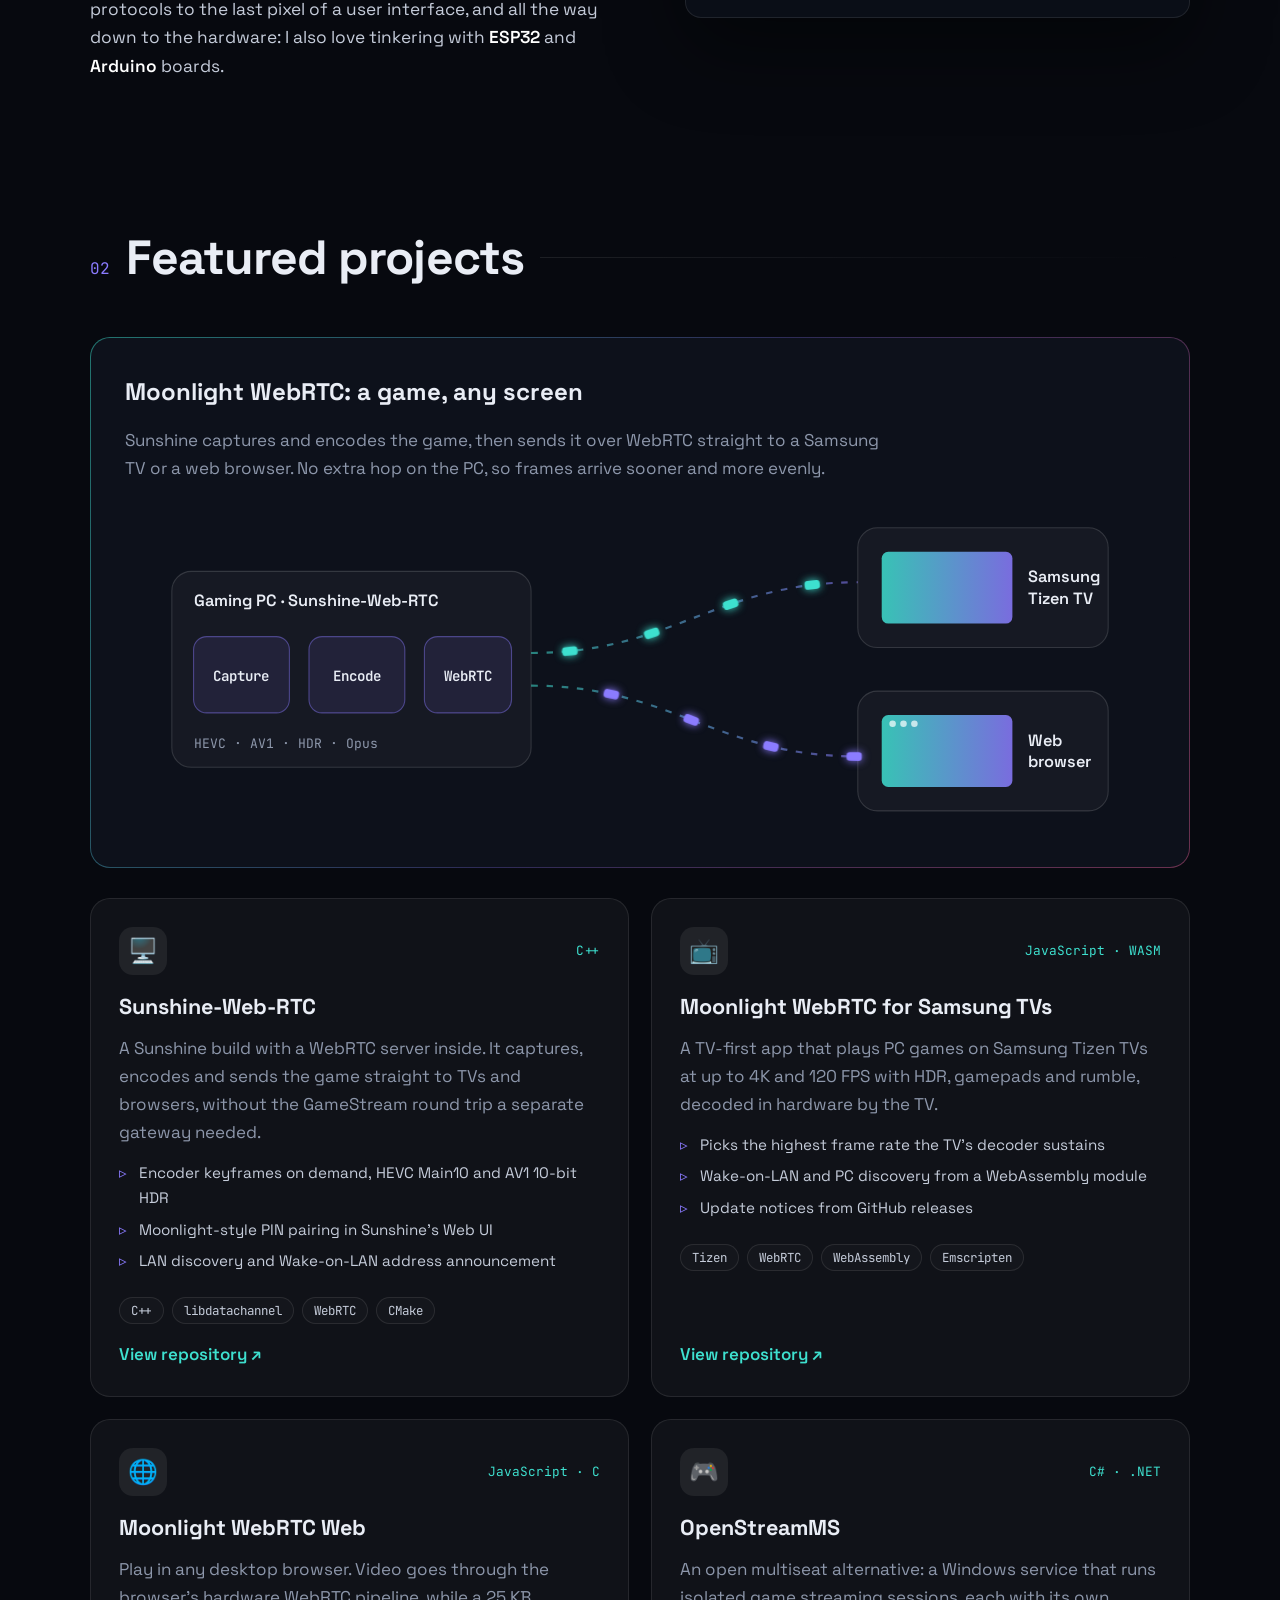
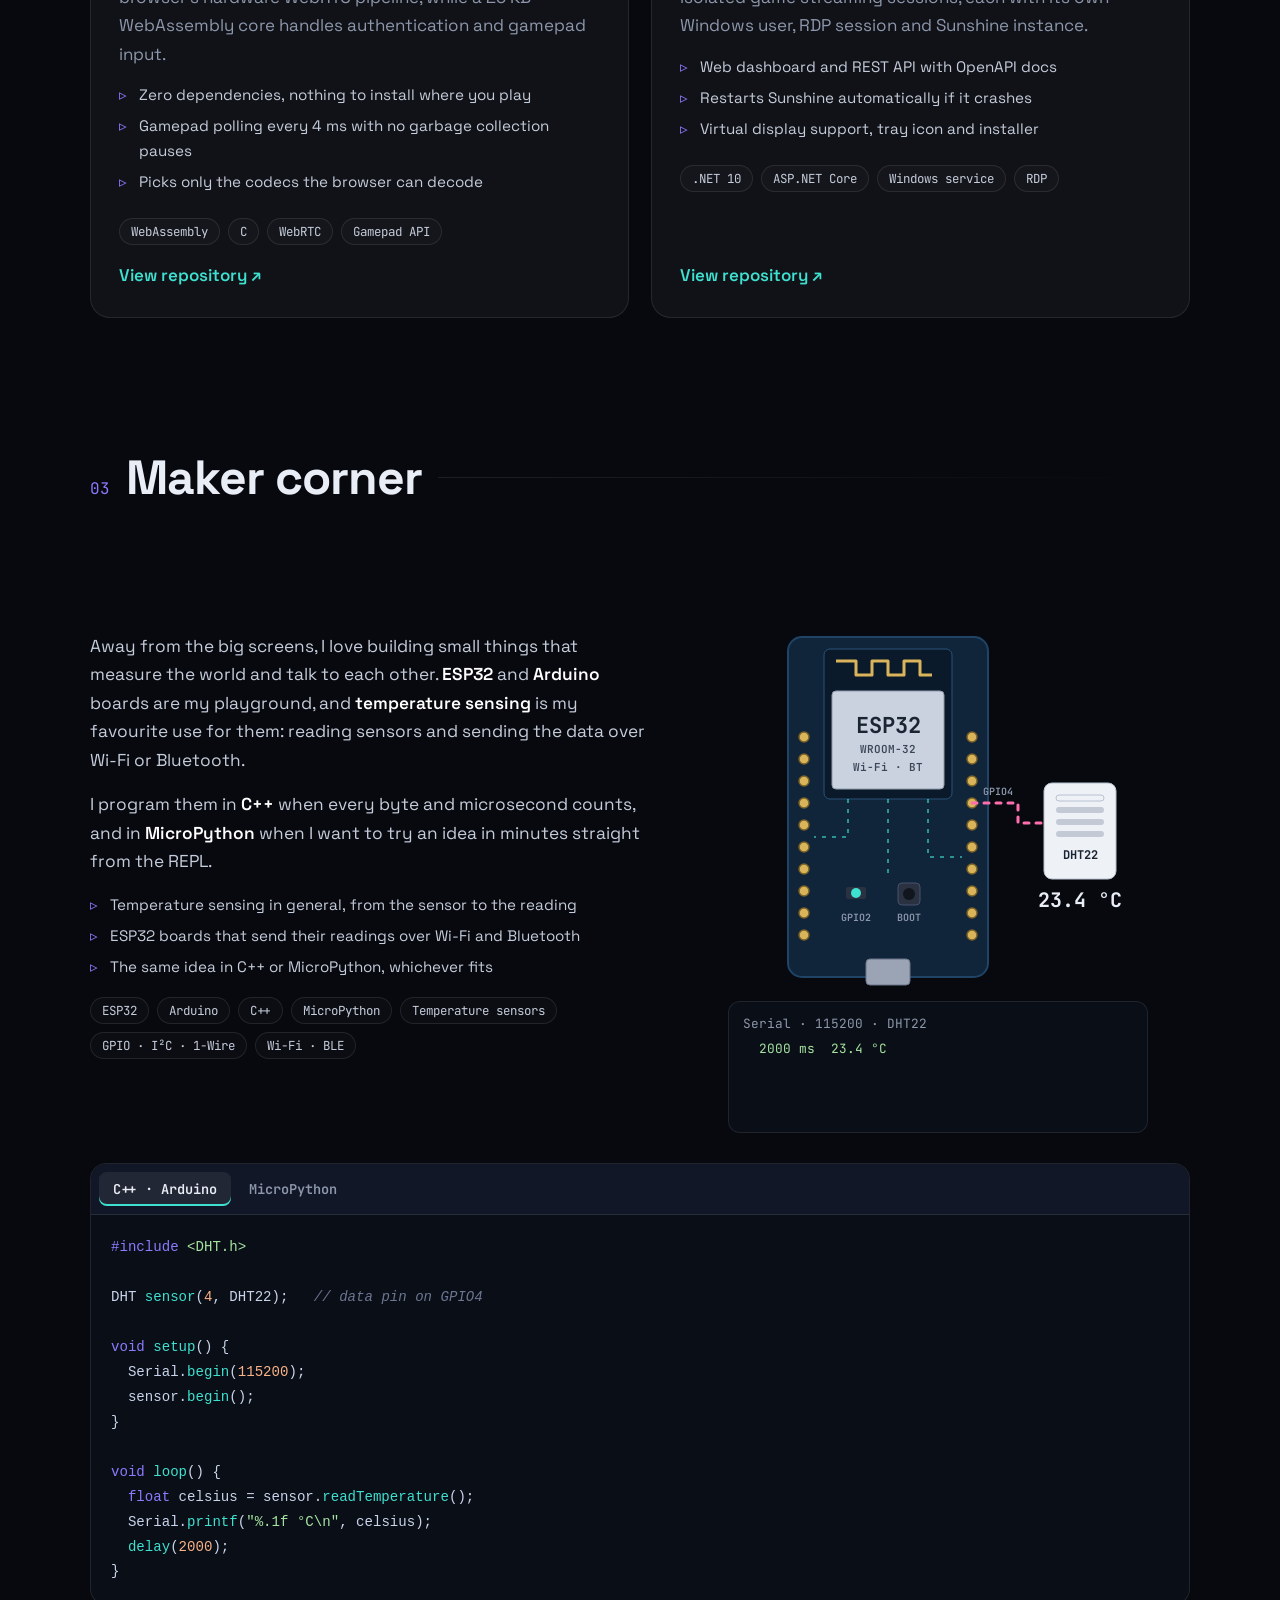
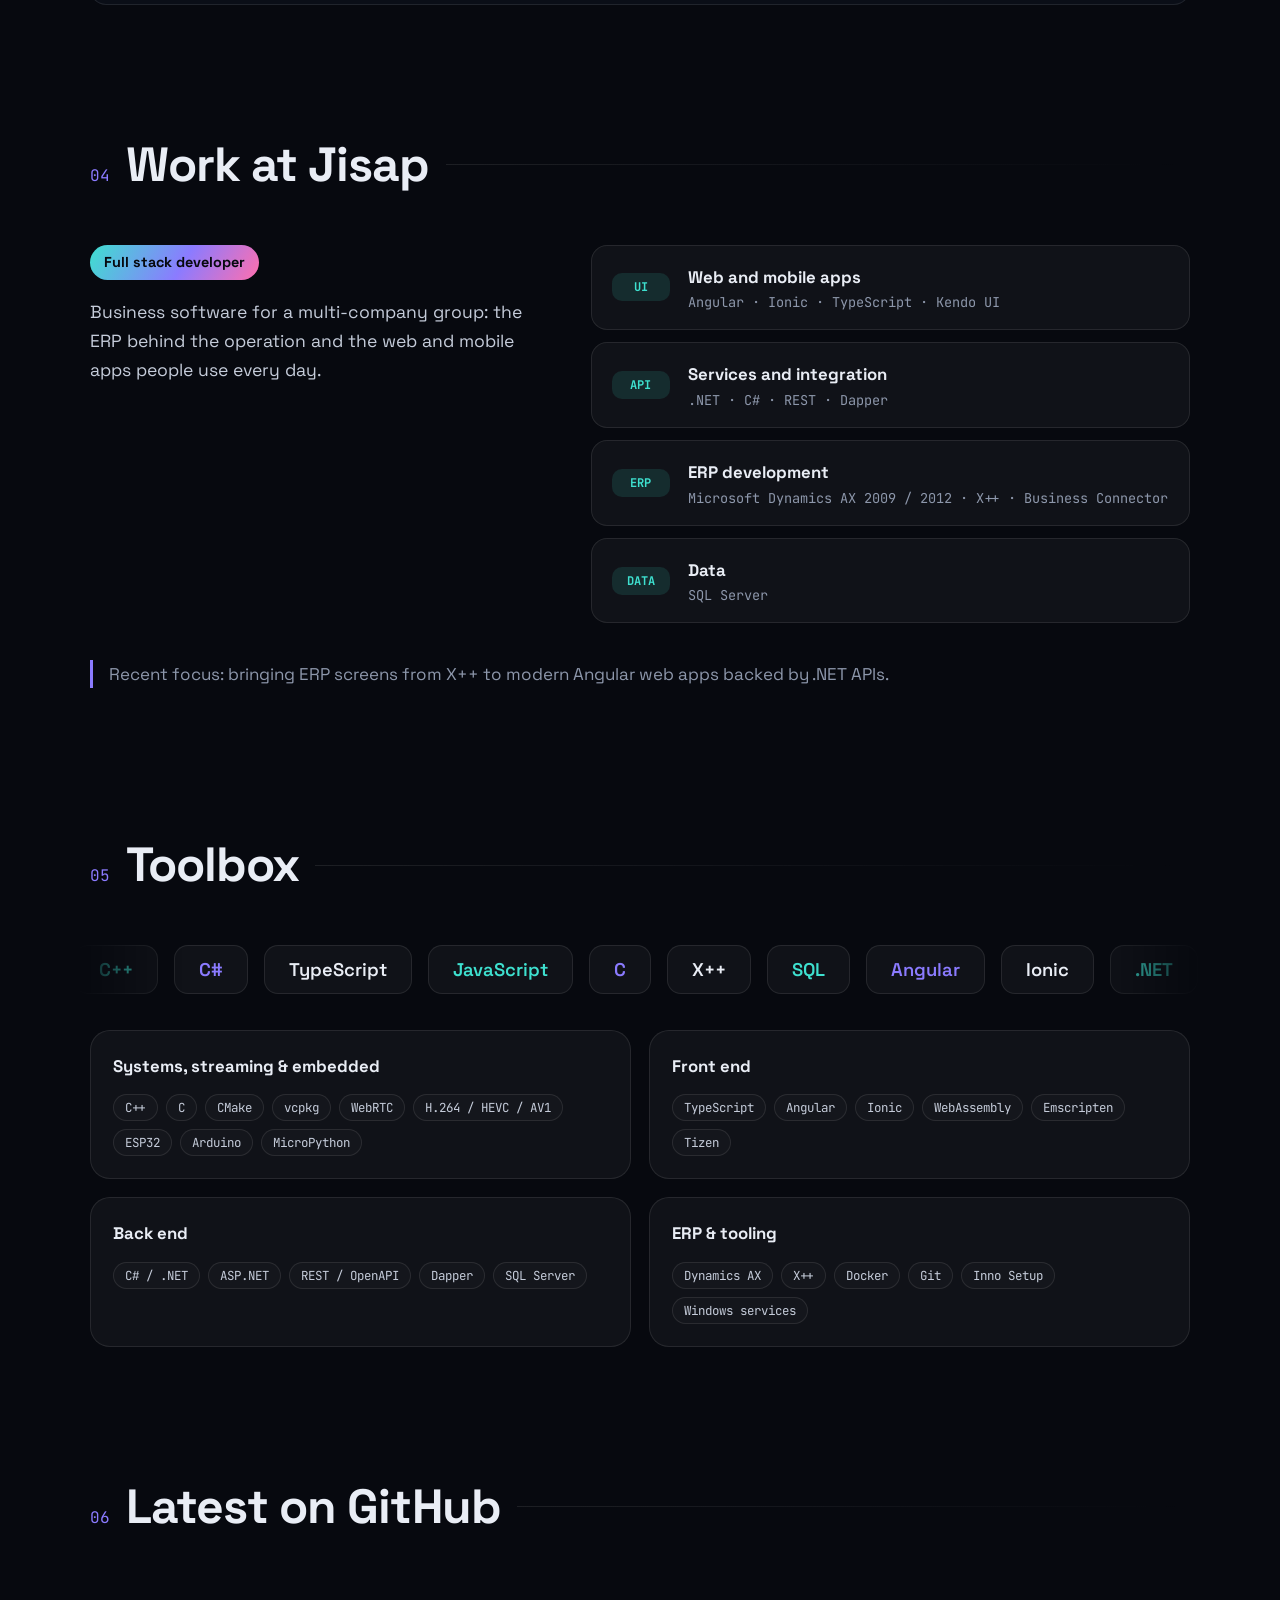
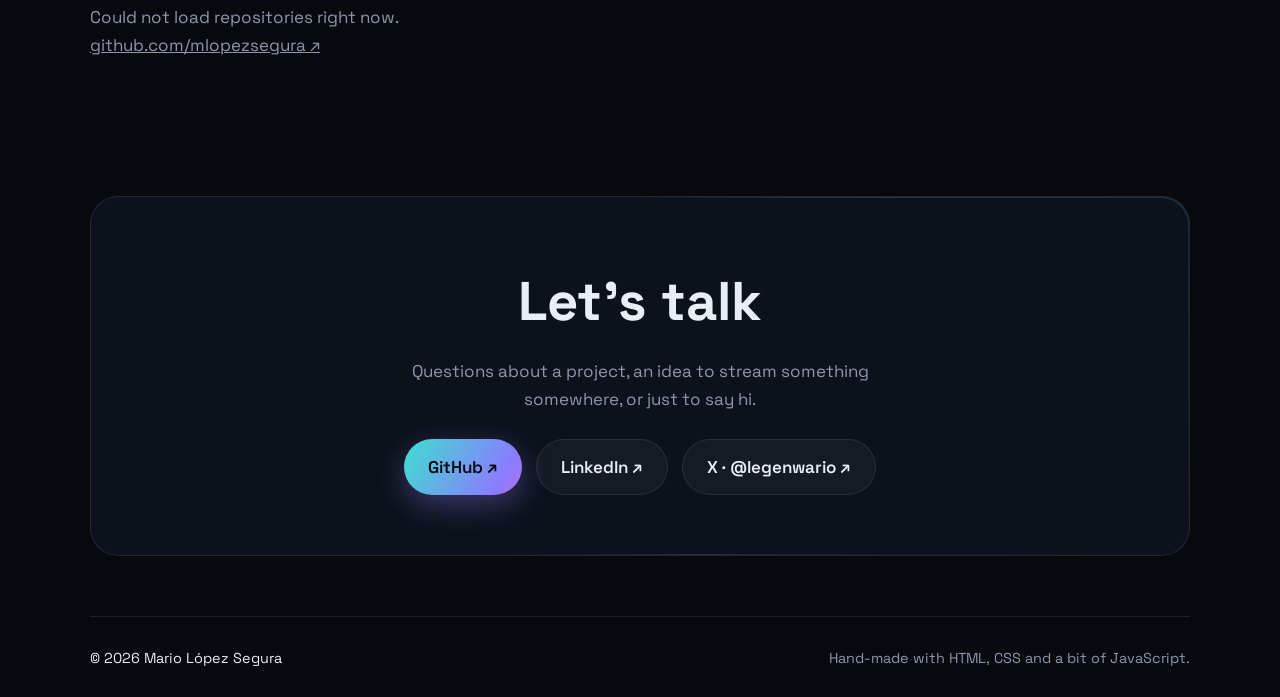
==== commit a5227a56: "Add a maker section on ESP32, Arduino and temperature sensing An animated ESP32 wired to a DHT22 sen" ====
--- a/index.html
+++ b/index.html
@@ -4,10 +4,10 @@
   <meta charset="utf-8">
   <meta name="viewport" content="width=device-width, initial-scale=1">
   <title>Mario López Segura · Full stack developer</title>
-  <meta name="description" content="Mario López Segura, full stack developer at Jisap in Lorca, Spain. Game streaming over WebRTC, C++, C#, TypeScript, Angular and Dynamics AX.">
+  <meta name="description" content="Mario López Segura, full stack developer at Jisap in Lorca, Spain. Game streaming over WebRTC, C++, C#, TypeScript, Angular, Dynamics AX, ESP32 and Arduino.">
   <meta name="theme-color" content="#07090f">
   <meta property="og:title" content="Mario López Segura · Full stack developer">
-  <meta property="og:description" content="Game streaming over WebRTC, C++, C#, TypeScript, Angular and Dynamics AX.">
+  <meta property="og:description" content="Game streaming over WebRTC, C++, C#, TypeScript, Angular, Dynamics AX, ESP32 and Arduino.">
   <meta property="og:image" content="https://avatars.githubusercontent.com/u/90263997?v=4">
   <meta property="og:type" content="website">
   <link rel="icon" href="assets/favicon.svg" type="image/svg+xml">
@@ -26,6 +26,7 @@
     <nav class="nav-links" aria-label="Sections">
       <a href="#about" data-i18n="nav.about">About</a>
       <a href="#projects" data-i18n="nav.projects">Projects</a>
+      <a href="#maker" data-i18n="nav.maker">Maker</a>
       <a href="#work" data-i18n="nav.work">Work</a>
       <a href="#skills" data-i18n="nav.skills">Skills</a>
       <a href="#contact" data-i18n="nav.contact">Contact</a>
@@ -93,7 +94,7 @@
         <div class="about-text reveal">
           <p data-i18n="about.p1">I'm a full stack developer at <strong>Jisap</strong>, a business group based in Lorca, Spain. My day-to-day goes from the ERP core to the screens people use: Microsoft Dynamics AX and X++, .NET APIs, SQL Server, and Angular and Ionic front ends.</p>
           <p data-i18n="about.p2">Outside work I love making games travel from a PC to any screen with as little latency as possible. That curiosity turned into a set of open-source projects around <strong>Sunshine</strong>, <strong>Moonlight</strong> and <strong>WebRTC</strong>: from a C++ streaming host to a Samsung TV app and a browser client with a WebAssembly core.</p>
-          <p data-i18n="about.p3">I enjoy the whole stack, from encoder pipelines and network protocols to the last pixel of a user interface.</p>
+          <p data-i18n="about.p3">I enjoy the whole stack, from encoder pipelines and network protocols to the last pixel of a user interface, and all the way down to the hardware: I also love tinkering with <strong>ESP32</strong> and <strong>Arduino</strong> boards.</p>
         </div>
         <div class="terminal reveal" aria-hidden="true">
           <div class="terminal-bar"><i></i><i></i><i></i><span>mario@lorca: ~</span></div>
@@ -237,10 +238,102 @@
       </div>
     </section>
 
+    <!-- Maker -->
+    <section class="section" id="maker">
+      <div class="section-head reveal">
+        <span class="section-index">03</span>
+        <h2 data-i18n="maker.title">Maker corner</h2>
+      </div>
+      <div class="maker">
+        <div class="maker-copy reveal">
+          <p data-i18n="maker.p1">Away from the big screens, I love building small things that measure the world and talk to each other. <strong>ESP32</strong> and <strong>Arduino</strong> boards are my playground, and <strong>temperature sensing</strong> is my favourite use for them: reading sensors and sending the data over Wi-Fi or Bluetooth.</p>
+          <p data-i18n="maker.p2">I program them in <strong>C++</strong> when every byte and microsecond counts, and in <strong>MicroPython</strong> when I want to try an idea in minutes straight from the REPL.</p>
+          <ul class="card-points">
+            <li data-i18n="maker.l1">Temperature sensing in general, from the sensor to the reading</li>
+            <li data-i18n="maker.l2">ESP32 boards that send their readings over Wi-Fi and Bluetooth</li>
+            <li data-i18n="maker.l3">The same idea in C++ or MicroPython, whichever fits</li>
+          </ul>
+          <div class="tags"><span>ESP32</span><span>Arduino</span><span>C++</span><span>MicroPython</span><span data-i18n="maker.tag">Temperature sensors</span><span>GPIO · I²C · 1-Wire</span><span>Wi-Fi · BLE</span></div>
+        </div>
+
+        <div class="board-wrap reveal">
+          <svg class="board" viewBox="0 -30 420 430" role="img" aria-labelledby="board-title">
+            <title id="board-title">An ESP32 board reading a temperature sensor and sending the data over Wi-Fi</title>
+            <g class="waves" fill="none" stroke-linecap="round">
+              <path class="wave w1" d="M130 38 Q160 18 190 38"/>
+              <path class="wave w2" d="M115 26 Q160 -4 205 26"/>
+              <path class="wave w3" d="M100 14 Q160 -26 220 14"/>
+            </g>
+            <rect class="pcb" x="60" y="50" width="200" height="340" rx="14"/>
+            <g class="pins">
+              <circle cx="76" cy="150" r="5"/><circle cx="76" cy="172" r="5"/><circle cx="76" cy="194" r="5"/><circle cx="76" cy="216" r="5"/><circle cx="76" cy="238" r="5"/><circle cx="76" cy="260" r="5"/><circle cx="76" cy="282" r="5"/><circle cx="76" cy="304" r="5"/><circle cx="76" cy="326" r="5"/><circle cx="76" cy="348" r="5"/>
+              <circle cx="244" cy="150" r="5"/><circle cx="244" cy="172" r="5"/><circle cx="244" cy="194" r="5"/><circle cx="244" cy="216" r="5"/><circle cx="244" cy="238" r="5"/><circle cx="244" cy="260" r="5"/><circle cx="244" cy="282" r="5"/><circle cx="244" cy="304" r="5"/><circle cx="244" cy="326" r="5"/><circle cx="244" cy="348" r="5"/>
+            </g>
+            <rect class="module" x="96" y="62" width="128" height="150" rx="6"/>
+            <path class="antenna" d="M108 74 h20 v14 h16 v-14 h16 v14 h16 v-14 h16 v14 h12" fill="none"/>
+            <rect class="shield" x="104" y="104" width="112" height="98" rx="4"/>
+            <text class="chip-label" x="160" y="146">ESP32</text>
+            <text class="chip-sub" x="160" y="166">WROOM-32</text>
+            <text class="chip-sub" x="160" y="184">Wi-Fi · BT</text>
+            <path class="trace" d="M120 212 V 250 H 86"/>
+            <path class="trace" d="M200 212 V 270 H 234"/>
+            <path class="trace" d="M160 212 V 290"/>
+            <rect class="smd" x="118" y="300" width="20" height="12" rx="2"/>
+            <circle class="led-glow" cx="128" cy="306" r="16"/>
+            <circle class="led" cx="128" cy="306" r="5"/>
+            <text class="pin-label" x="128" y="334">GPIO2</text>
+            <rect class="button" x="170" y="296" width="22" height="22" rx="4"/><circle class="button-cap" cx="181" cy="307" r="6"/>
+            <text class="pin-label" x="181" y="334">BOOT</text>
+            <rect class="usb" x="138" y="372" width="44" height="26" rx="4"/>
+            <path class="wire" d="M244 216 H 290 V 236 H 316"/>
+            <text class="pin-label" x="270" y="208">GPIO4</text>
+            <g class="sensor">
+              <rect x="316" y="196" width="72" height="96" rx="8"/>
+              <g class="slots"><rect x="328" y="208" width="48" height="6" rx="3"/><rect x="328" y="220" width="48" height="6" rx="3"/><rect x="328" y="232" width="48" height="6" rx="3"/><rect x="328" y="244" width="48" height="6" rx="3"/></g>
+              <text class="sensor-label" x="352" y="272">DHT22</text>
+            </g>
+            <g class="heat"><circle cx="352" cy="190" r="4"/><circle cx="364" cy="190" r="3"/><circle cx="340" cy="190" r="3"/></g>
+            <text class="temp" id="board-temp" x="352" y="320">23.4 °C</text>
+          </svg>
+          <div class="serial" aria-hidden="true"><span class="serial-title">Serial · 115200 · DHT22</span><span class="serial-lines" id="serial-lines"></span></div>
+        </div>
+      </div>
+
+      <div class="code-tabs reveal">
+        <div class="tab-list" role="tablist" aria-label="Temperature sensor example">
+          <button type="button" role="tab" id="tab-cpp" aria-controls="code-cpp" aria-selected="true">C++ · Arduino</button>
+          <button type="button" role="tab" id="tab-py" aria-controls="code-py" aria-selected="false" tabindex="-1">MicroPython</button>
+        </div>
+        <pre class="code" id="code-cpp" role="tabpanel" aria-labelledby="tab-cpp"><code><span class="kw">#include</span> <span class="str">&lt;DHT.h&gt;</span>
+
+DHT <span class="fn">sensor</span>(<span class="num">4</span>, DHT22);   <span class="cm">// data pin on GPIO4</span>
+
+<span class="kw">void</span> <span class="fn">setup</span>() {
+  Serial.<span class="fn">begin</span>(<span class="num">115200</span>);
+  sensor.<span class="fn">begin</span>();
+}
+
+<span class="kw">void</span> <span class="fn">loop</span>() {
+  <span class="kw">float</span> celsius = sensor.<span class="fn">readTemperature</span>();
+  Serial.<span class="fn">printf</span>(<span class="str">"%.1f °C\n"</span>, celsius);
+  <span class="fn">delay</span>(<span class="num">2000</span>);
+}</code></pre>
+        <pre class="code" id="code-py" role="tabpanel" aria-labelledby="tab-py" hidden><code><span class="kw">from</span> machine <span class="kw">import</span> Pin
+<span class="kw">import</span> dht, time
+
+sensor = dht.<span class="fn">DHT22</span>(<span class="fn">Pin</span>(<span class="num">4</span>))   <span class="cm"># data pin on GPIO4</span>
+
+<span class="kw">while</span> <span class="kw">True</span>:
+    sensor.<span class="fn">measure</span>()
+    <span class="fn">print</span>(<span class="str">"%.1f °C"</span> % sensor.<span class="fn">temperature</span>())
+    time.<span class="fn">sleep</span>(<span class="num">2</span>)</code></pre>
+      </div>
+    </section>
+
     <!-- Work -->
     <section class="section" id="work">
       <div class="section-head reveal">
-        <span class="section-index">03</span>
+        <span class="section-index">04</span>
         <h2 data-i18n="work.title">Work at Jisap</h2>
       </div>
       <div class="work">
@@ -285,19 +378,19 @@
     <!-- Skills -->
     <section class="section" id="skills">
       <div class="section-head reveal">
-        <span class="section-index">04</span>
+        <span class="section-index">05</span>
         <h2 data-i18n="skills.title">Toolbox</h2>
       </div>
       <div class="marquee" aria-hidden="true">
         <div class="marquee-track">
-          <span>C++</span><span>C#</span><span>TypeScript</span><span>JavaScript</span><span>C</span><span>X++</span><span>SQL</span><span>Angular</span><span>Ionic</span><span>.NET</span><span>WebRTC</span><span>WebAssembly</span><span>Docker</span><span>Git</span>
-          <span>C++</span><span>C#</span><span>TypeScript</span><span>JavaScript</span><span>C</span><span>X++</span><span>SQL</span><span>Angular</span><span>Ionic</span><span>.NET</span><span>WebRTC</span><span>WebAssembly</span><span>Docker</span><span>Git</span>
+          <span>C++</span><span>C#</span><span>TypeScript</span><span>JavaScript</span><span>C</span><span>X++</span><span>SQL</span><span>Angular</span><span>Ionic</span><span>.NET</span><span>WebRTC</span><span>WebAssembly</span><span>Docker</span><span>Git</span><span>ESP32</span><span>Arduino</span><span>MicroPython</span>
+          <span>C++</span><span>C#</span><span>TypeScript</span><span>JavaScript</span><span>C</span><span>X++</span><span>SQL</span><span>Angular</span><span>Ionic</span><span>.NET</span><span>WebRTC</span><span>WebAssembly</span><span>Docker</span><span>Git</span><span>ESP32</span><span>Arduino</span><span>MicroPython</span>
         </div>
       </div>
       <div class="skill-groups">
         <div class="skill-group reveal">
-          <h4 data-i18n="skills.systems">Systems &amp; streaming</h4>
-          <div class="tags"><span>C++</span><span>C</span><span>CMake</span><span>vcpkg</span><span>WebRTC</span><span>H.264 / HEVC / AV1</span></div>
+          <h4 data-i18n="skills.systems">Systems, streaming &amp; embedded</h4>
+          <div class="tags"><span>C++</span><span>C</span><span>CMake</span><span>vcpkg</span><span>WebRTC</span><span>H.264 / HEVC / AV1</span><span>ESP32</span><span>Arduino</span><span>MicroPython</span></div>
         </div>
         <div class="skill-group reveal">
           <h4 data-i18n="skills.web">Front end</h4>
@@ -317,7 +410,7 @@
     <!-- GitHub -->
     <section class="section" id="github">
       <div class="section-head reveal">
-        <span class="section-index">05</span>
+        <span class="section-index">06</span>
         <h2 data-i18n="gh.title">Latest on GitHub</h2>
       </div>
       <div class="repos" id="repos">
--- a/assets/css/style.css
+++ b/assets/css/style.css
@@ -533,6 +533,84 @@
   background: rgba(255, 255, 255, 0.02);
 }
 
+/* ---------- Maker ---------- */
+
+.maker { display: grid; grid-template-columns: 1.1fr 1fr; gap: 40px; align-items: center; }
+.maker-copy p { margin: 0 0 16px; color: #c5ccda; font-size: 1.08rem; }
+.maker-copy .card-points { margin-top: 6px; }
+
+.board-wrap { position: relative; display: grid; gap: 14px; justify-items: center; }
+.board { width: 100%; max-width: 420px; height: auto; overflow: visible; }
+.board .pcb { fill: #10243a; stroke: #1f4466; stroke-width: 2; }
+.board .module { fill: #0b1a2b; stroke: #2a5378; }
+.board .shield { fill: #c9d2de; stroke: #8f9bab; }
+.board .antenna { stroke: #d9b45a; stroke-width: 3; stroke-linejoin: round; }
+.board .chip-label { fill: #1b2433; font: 700 22px var(--mono); text-anchor: middle; }
+.board .chip-sub { fill: #3b4658; font: 600 11px var(--mono); text-anchor: middle; }
+.board .pins circle { fill: #d9b45a; stroke: #7a6326; stroke-width: 1.5; }
+.board .pin-label { fill: var(--muted); font: 600 10px var(--mono); text-anchor: middle; }
+.board .trace { fill: none; stroke: #3ee0cf; stroke-width: 2; stroke-dasharray: 4 6; opacity: 0.6; animation: dash 0.8s linear infinite; }
+.board .wire { fill: none; stroke: #ff6fae; stroke-width: 3; stroke-linecap: round; stroke-linejoin: round; stroke-dasharray: 5 7; animation: dash 0.9s linear infinite reverse; }
+.board .smd { fill: #2a3242; }
+.board .led { fill: #3ee0cf; animation: led 2s steps(1) infinite; }
+.board .led-glow { fill: #3ee0cf; opacity: 0; filter: blur(6px); animation: led-glow 2s steps(1) infinite; }
+.board .button { fill: #2a3242; stroke: #46506a; }
+.board .button-cap { fill: #11151d; }
+.board .usb { fill: #9aa4b4; stroke: #6b7587; }
+.board .sensor rect:first-child { fill: #eef1f6; stroke: #b9c2cf; }
+.board .slots rect { fill: #c3cad6; }
+.board .sensor-label { fill: #1b2433; font: 700 12px var(--mono); text-anchor: middle; }
+.board .heat circle { fill: #ff6fae; opacity: 0; animation: heat 2.4s ease-out infinite; }
+.board .heat circle:nth-child(2) { animation-delay: 0.8s; }
+.board .heat circle:nth-child(3) { animation-delay: 1.6s; }
+.board .temp { fill: var(--text); font: 700 20px var(--mono); text-anchor: middle; }
+.board .wave { stroke: var(--cyan); stroke-width: 4; opacity: 0; animation: wave 1.8s ease-out infinite; }
+.board .w2 { animation-delay: 0.3s; }
+.board .w3 { animation-delay: 0.6s; }
+
+@keyframes led { 0% { fill: #3ee0cf; } 10% { fill: #1c2a2f; } }
+@keyframes led-glow { 0% { opacity: 0.8; } 10% { opacity: 0; } }
+@keyframes wave { 0% { opacity: 0; } 30% { opacity: 0.9; } 100% { opacity: 0; } }
+@keyframes heat { 0% { opacity: 0; transform: translateY(0); } 30% { opacity: 0.8; } 100% { opacity: 0; transform: translateY(-26px); } }
+
+.serial {
+  width: 100%;
+  max-width: 420px;
+  padding: 12px 14px;
+  border: 1px solid var(--border);
+  border-radius: 12px;
+  background: #0a0e17;
+  font: 0.8rem/1.6 var(--mono);
+  color: #a6e3a1;
+}
+.serial-title { display: block; margin-bottom: 4px; color: var(--muted); }
+.serial-lines { display: grid; align-content: start; min-height: 6.4em; white-space: pre; }
+
+.code-tabs {
+  margin-top: 30px;
+  border: 1px solid var(--border);
+  border-radius: 16px;
+  background: #0a0e17;
+  overflow: hidden;
+}
+.tab-list { display: flex; gap: 4px; padding: 8px; background: #111726; border-bottom: 1px solid var(--border); }
+.tab-list [role="tab"] {
+  border: 0;
+  border-radius: 8px;
+  padding: 8px 14px;
+  background: transparent;
+  color: var(--muted);
+  font: 600 0.85rem var(--mono);
+  cursor: pointer;
+}
+.tab-list [role="tab"][aria-selected="true"] { background: var(--surface-strong); color: var(--text); box-shadow: inset 0 -2px 0 var(--cyan); }
+.code { margin: 0; padding: 20px; overflow-x: auto; font: 0.88rem/1.7 var(--mono); color: #c9d4ea; }
+.code .kw { color: var(--violet); }
+.code .fn { color: var(--cyan); }
+.code .num { color: #fab387; }
+.code .str { color: #a6e3a1; }
+.code .cm { color: #6c7590; font-style: italic; }
+
 /* ---------- Work ---------- */
 
 .work { display: grid; grid-template-columns: 1fr 1.3fr; gap: 20px 40px; }
@@ -663,7 +741,7 @@
 /* ---------- Responsive ---------- */
 
 @media (max-width: 900px) {
-  .about-grid, .work { grid-template-columns: 1fr; }
+  .about-grid, .work, .maker { grid-template-columns: 1fr; }
   .cards, .skill-groups { grid-template-columns: 1fr; }
   .repos { grid-template-columns: repeat(2, 1fr); }
   .stats { grid-template-columns: repeat(2, 1fr); }
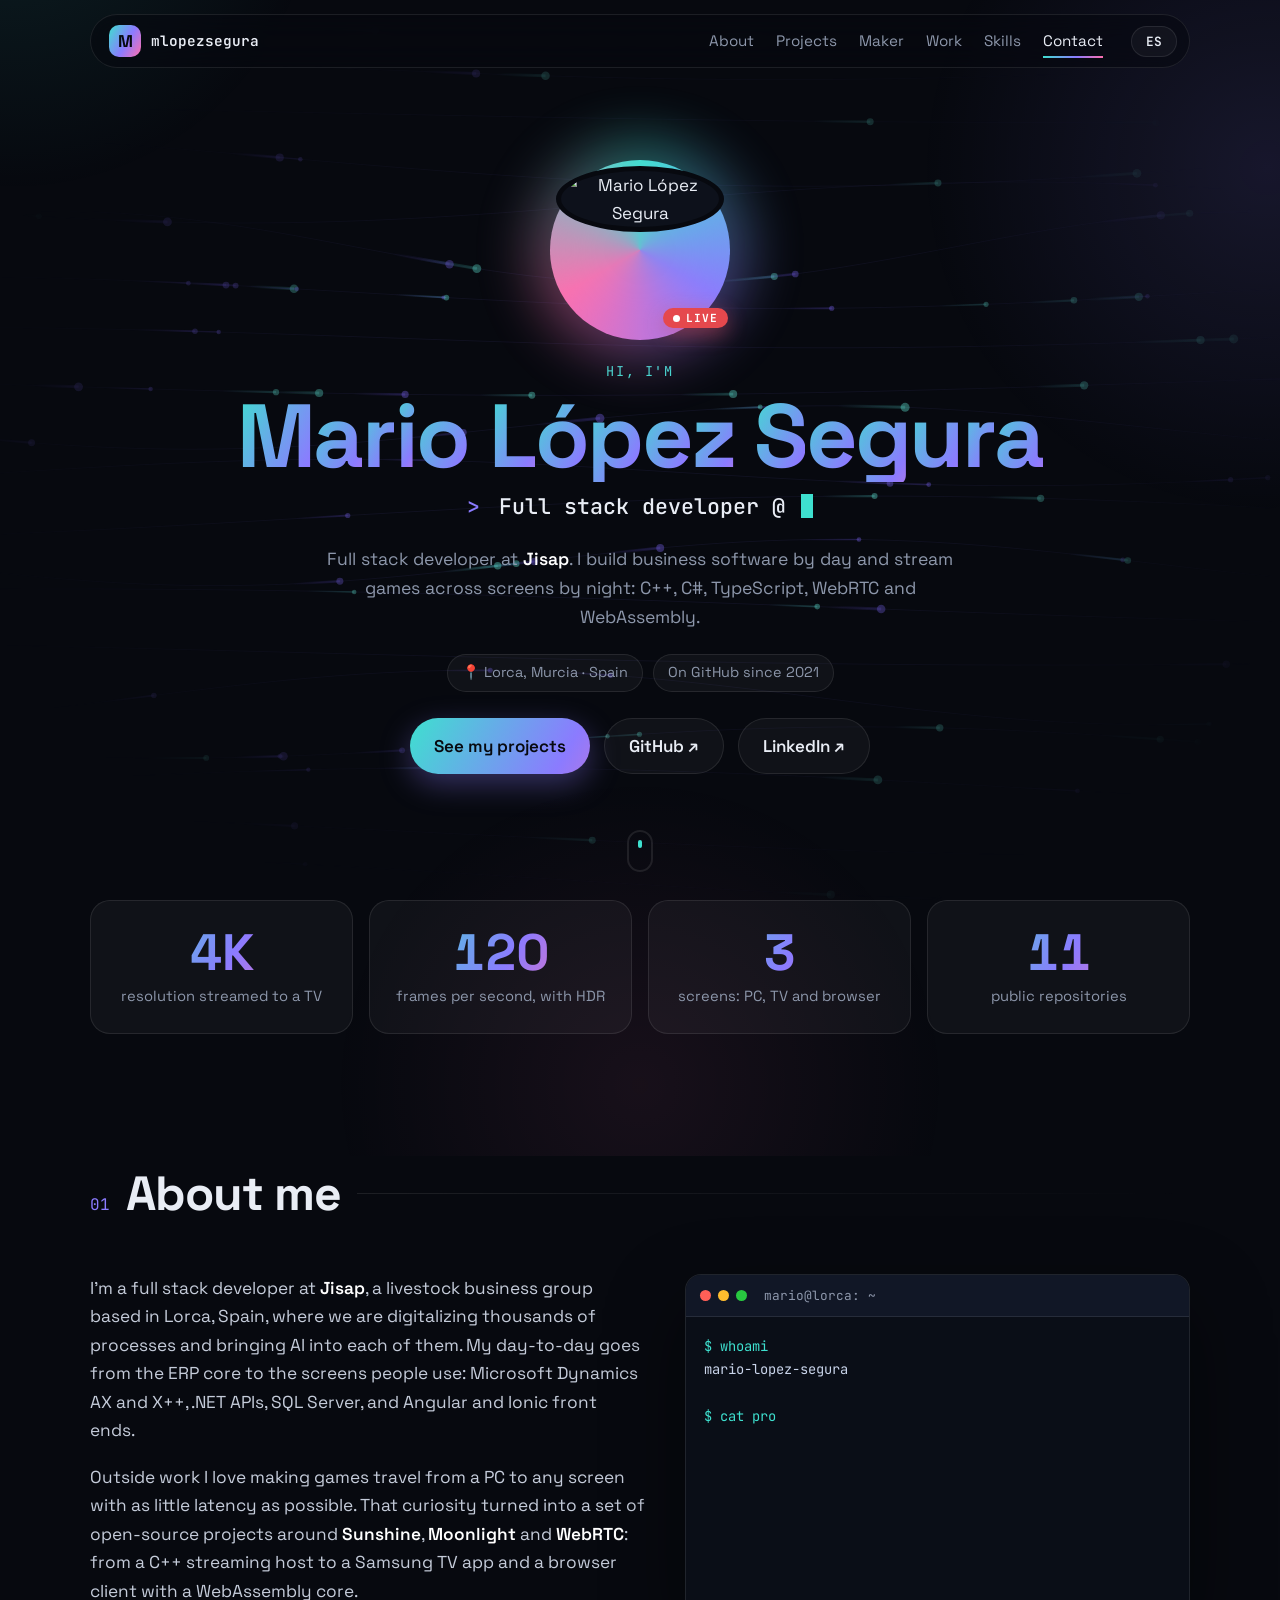
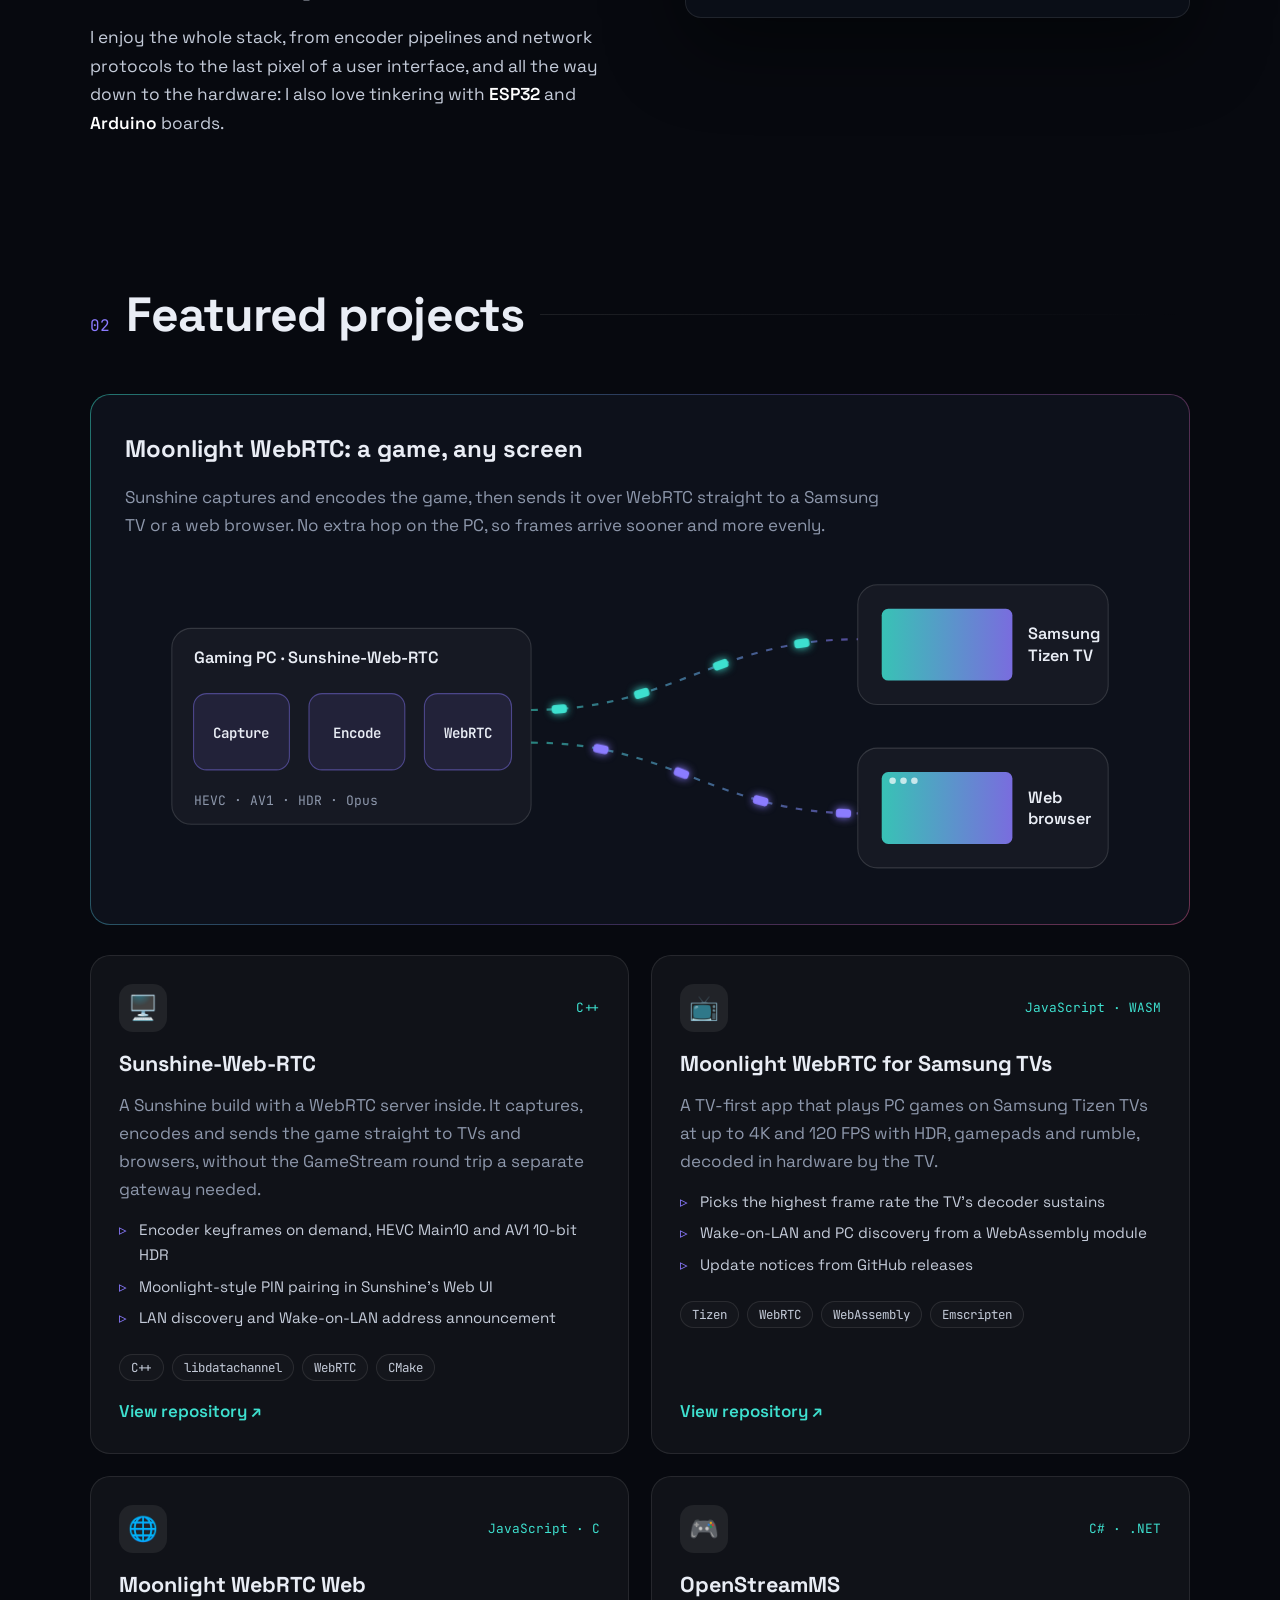
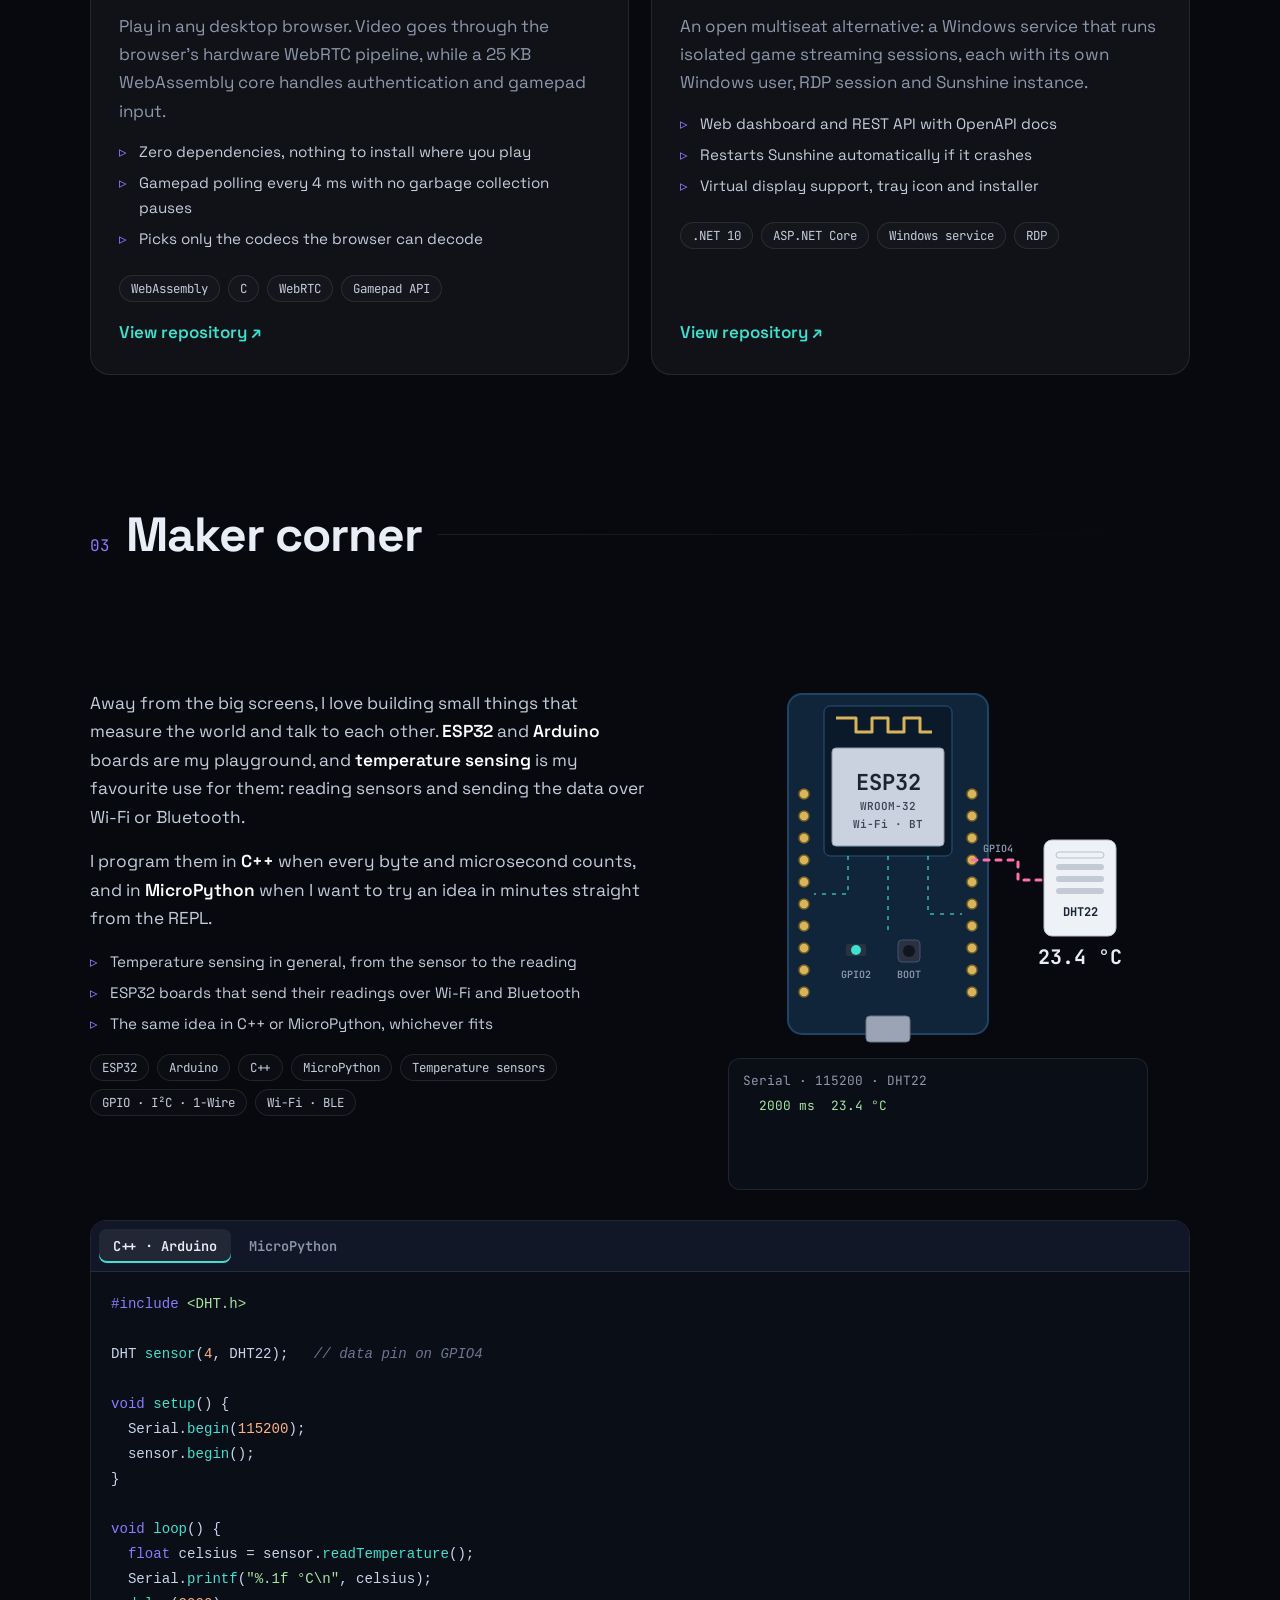
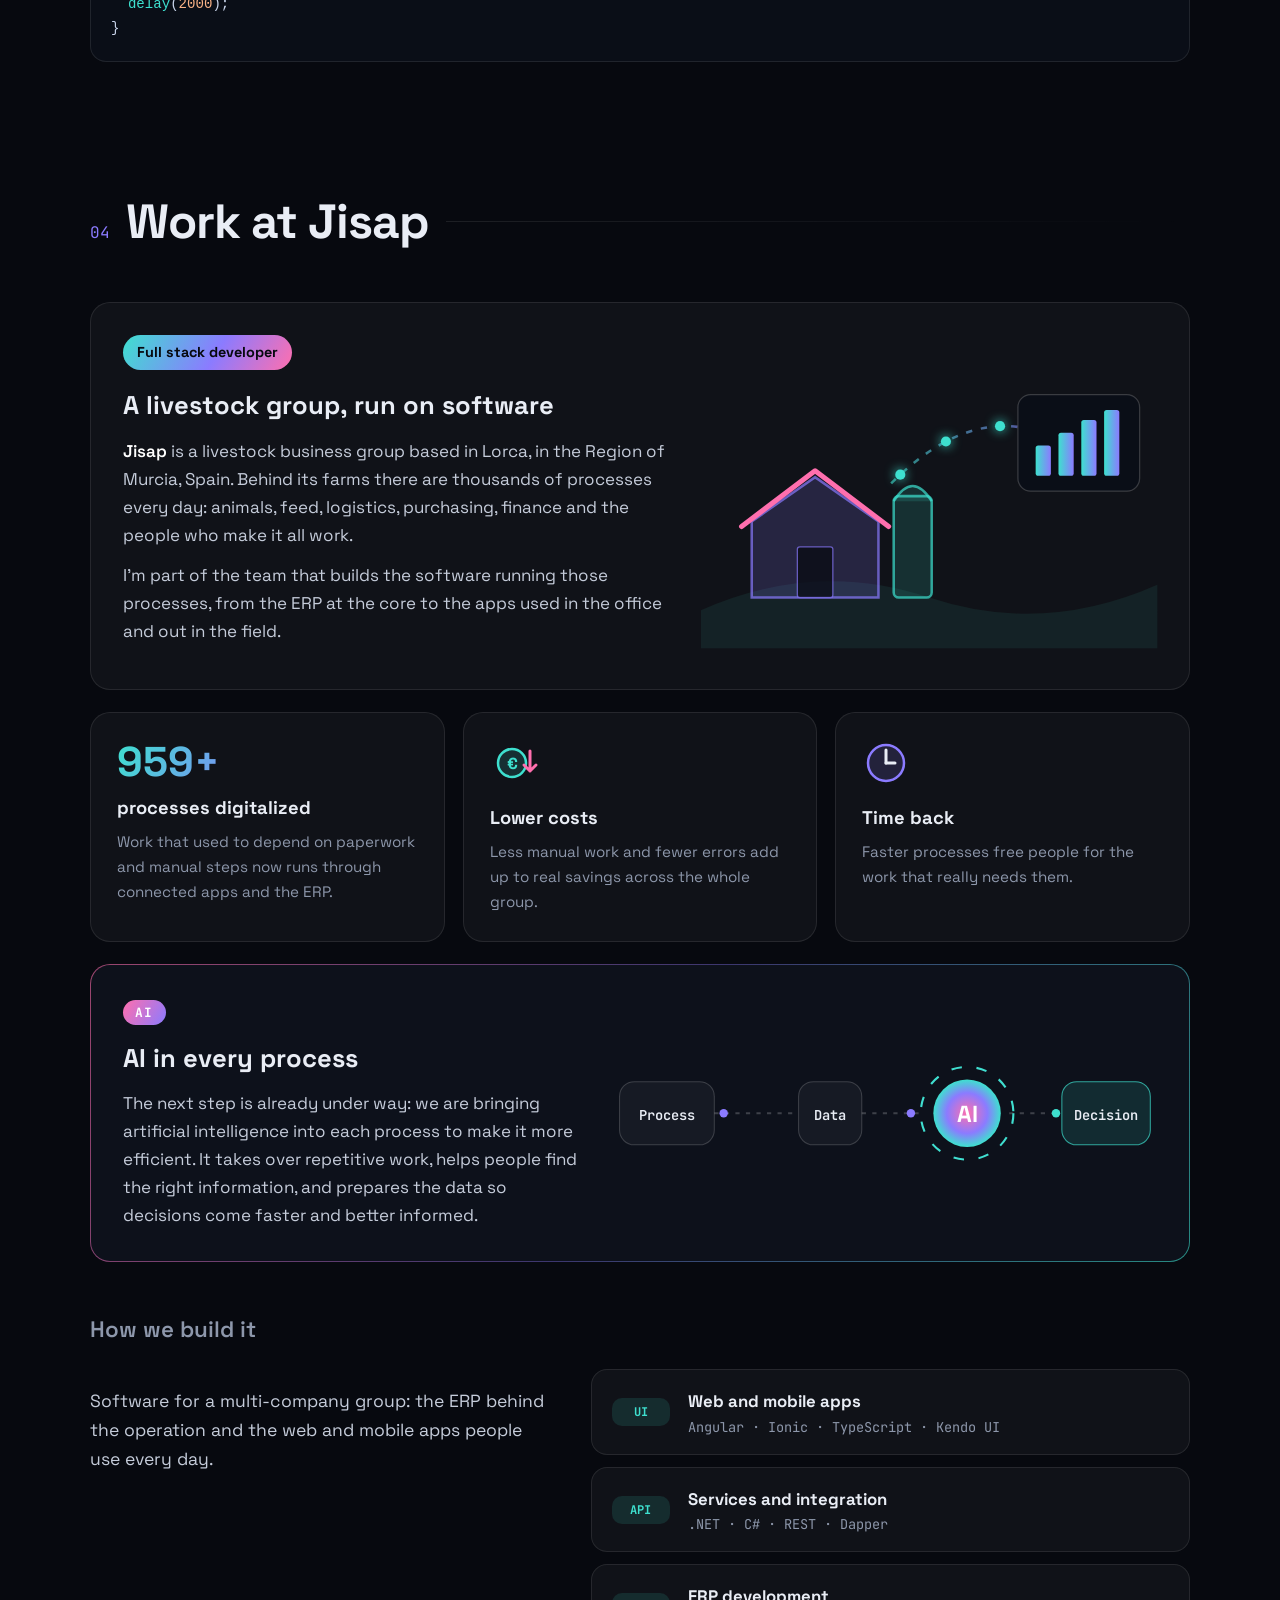
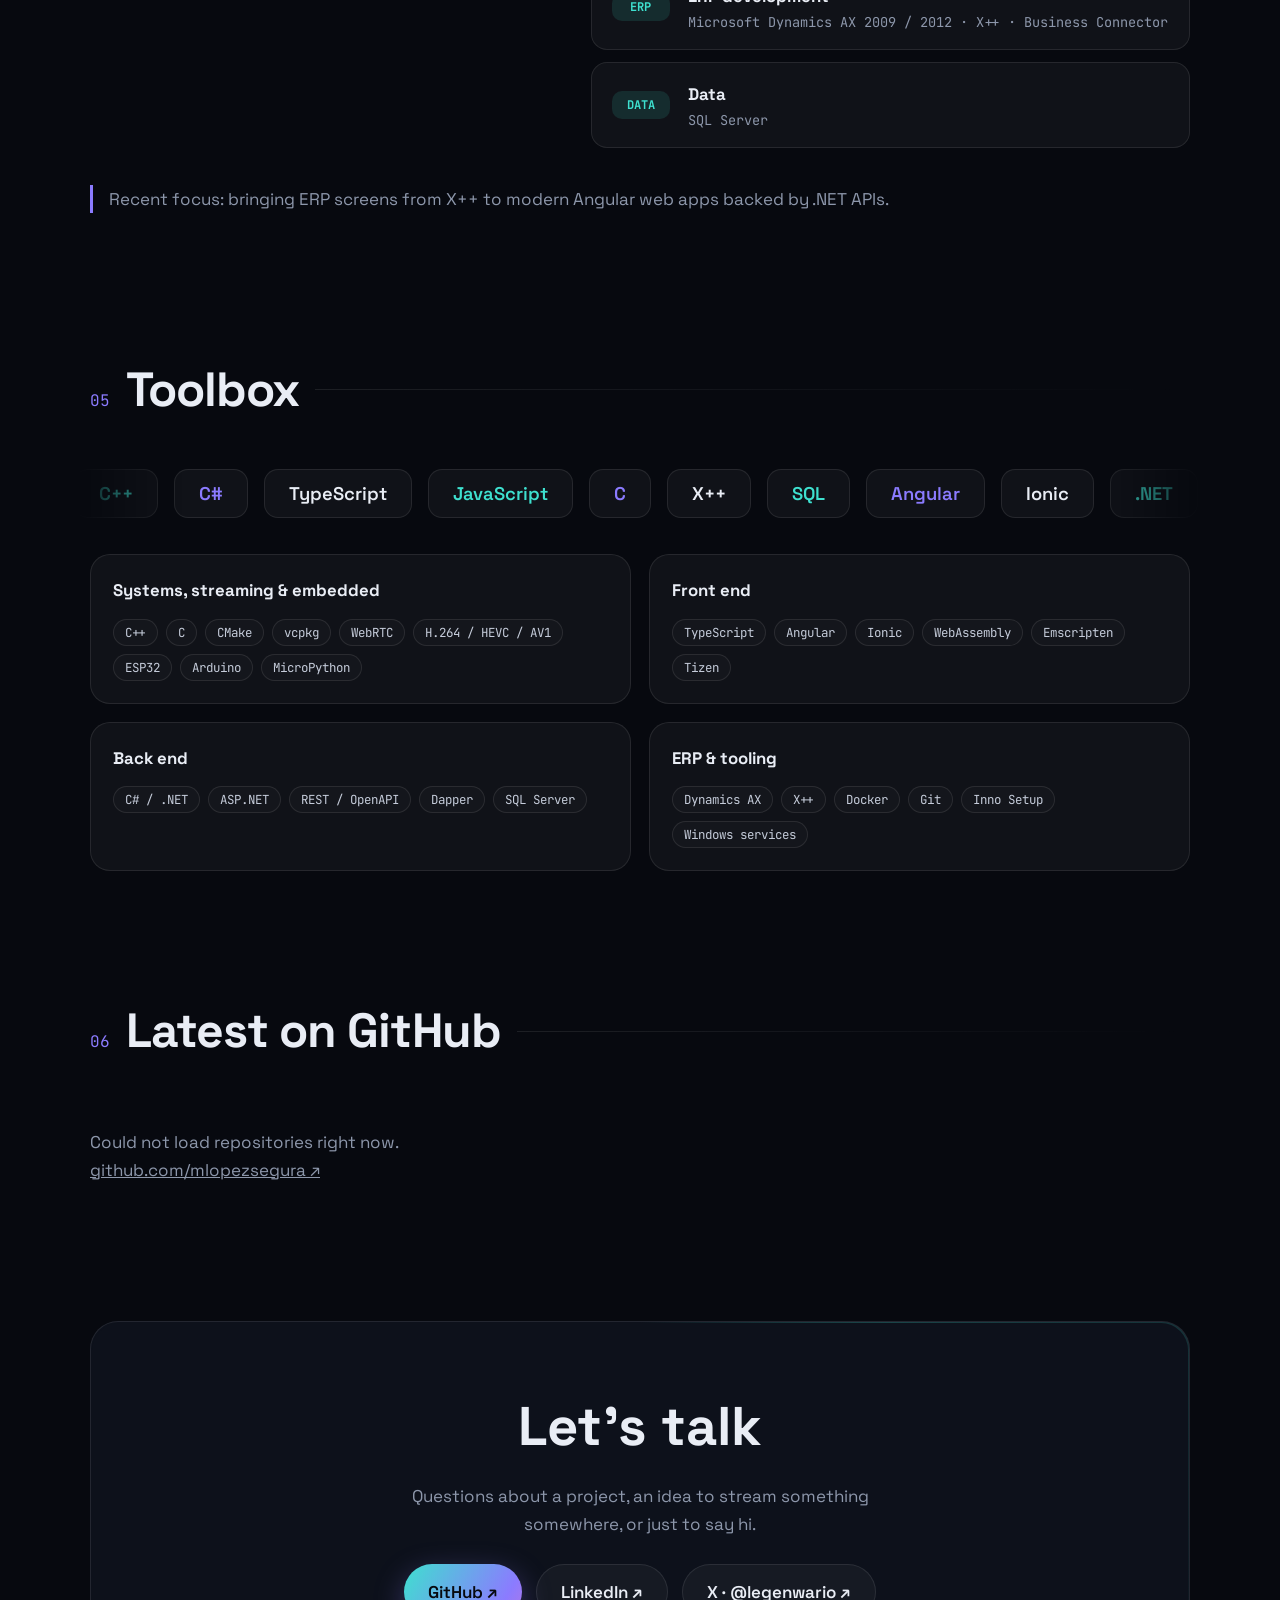
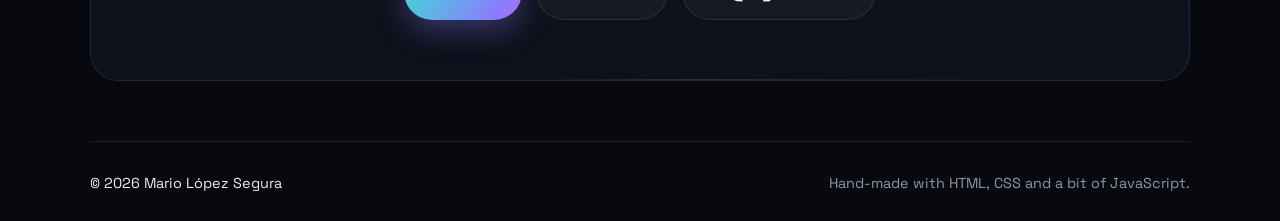
==== commit 2c7866ac: "Explain Jisap, the results of digitalization and AI in every process The work section now introduces" ====
--- a/index.html
+++ b/index.html
@@ -4,7 +4,7 @@
   <meta charset="utf-8">
   <meta name="viewport" content="width=device-width, initial-scale=1">
   <title>Mario López Segura · Full stack developer</title>
-  <meta name="description" content="Mario López Segura, full stack developer at Jisap in Lorca, Spain. Game streaming over WebRTC, C++, C#, TypeScript, Angular, Dynamics AX, ESP32 and Arduino.">
+  <meta name="description" content="Mario López Segura, full stack developer at Jisap, a livestock group in Lorca, Spain. Game streaming over WebRTC, C++, C#, TypeScript, Angular, Dynamics AX, ESP32 and Arduino.">
   <meta name="theme-color" content="#07090f">
   <meta property="og:title" content="Mario López Segura · Full stack developer">
   <meta property="og:description" content="Game streaming over WebRTC, C++, C#, TypeScript, Angular, Dynamics AX, ESP32 and Arduino.">
@@ -92,7 +92,7 @@
       </div>
       <div class="about-grid">
         <div class="about-text reveal">
-          <p data-i18n="about.p1">I'm a full stack developer at <strong>Jisap</strong>, a business group based in Lorca, Spain. My day-to-day goes from the ERP core to the screens people use: Microsoft Dynamics AX and X++, .NET APIs, SQL Server, and Angular and Ionic front ends.</p>
+          <p data-i18n="about.p1">I'm a full stack developer at <strong>Jisap</strong>, a livestock business group based in Lorca, Spain, where we are digitalizing thousands of processes and bringing AI into each of them. My day-to-day goes from the ERP core to the screens people use: Microsoft Dynamics AX and X++, .NET APIs, SQL Server, and Angular and Ionic front ends.</p>
           <p data-i18n="about.p2">Outside work I love making games travel from a PC to any screen with as little latency as possible. That curiosity turned into a set of open-source projects around <strong>Sunshine</strong>, <strong>Moonlight</strong> and <strong>WebRTC</strong>: from a C++ streaming host to a Samsung TV app and a browser client with a WebAssembly core.</p>
           <p data-i18n="about.p3">I enjoy the whole stack, from encoder pipelines and network protocols to the last pixel of a user interface, and all the way down to the hardware: I also love tinkering with <strong>ESP32</strong> and <strong>Arduino</strong> boards.</p>
         </div>
@@ -336,10 +336,97 @@
         <span class="section-index">04</span>
         <h2 data-i18n="work.title">Work at Jisap</h2>
       </div>
+      <div class="company reveal">
+        <div class="company-copy">
+          <span class="role-badge" data-i18n="work.role">Full stack developer</span>
+          <h3 data-i18n="work.company.title">A livestock group, run on software</h3>
+          <p data-i18n="work.company.p1"><strong>Jisap</strong> is a livestock business group based in Lorca, in the Region of Murcia, Spain. Behind its farms there are thousands of processes every day: animals, feed, logistics, purchasing, finance and the people who make it all work.</p>
+          <p data-i18n="work.company.p2">I'm part of the team that builds the software running those processes, from the ERP at the core to the apps used in the office and out in the field.</p>
+        </div>
+        <svg class="farm" viewBox="0 0 360 240" role="img" aria-labelledby="farm-title">
+          <title id="farm-title">A farm sending its data to the group's software</title>
+          <defs>
+            <linearGradient id="g-farm" x1="0" x2="1">
+              <stop offset="0" stop-color="#3ee0cf"/>
+              <stop offset="1" stop-color="#8b7bff"/>
+            </linearGradient>
+          </defs>
+          <path class="hill" d="M0 210 Q90 170 180 200 T360 190 V240 H0 Z"/>
+          <g class="barn">
+            <path d="M40 200 V140 L90 105 L140 140 V200 Z"/>
+            <rect class="barn-door" x="76" y="160" width="28" height="40" rx="2"/>
+            <path class="barn-roof" d="M32 144 L90 100 L148 144" fill="none"/>
+          </g>
+          <g class="silo">
+            <rect x="152" y="120" width="30" height="80" rx="4"/>
+            <path d="M152 124 Q167 100 182 124" />
+          </g>
+          <path id="farm-link" class="farm-link" d="M150 110 C 200 60, 240 60, 270 70"/>
+          <circle class="farm-packet" r="4"><animateMotion dur="1.8s" repeatCount="indefinite"><mpath href="#farm-link"/></animateMotion></circle>
+          <circle class="farm-packet" r="4"><animateMotion dur="1.8s" begin="0.6s" repeatCount="indefinite"><mpath href="#farm-link"/></animateMotion></circle>
+          <circle class="farm-packet" r="4"><animateMotion dur="1.8s" begin="1.2s" repeatCount="indefinite"><mpath href="#farm-link"/></animateMotion></circle>
+          <rect class="dash-screen" x="250" y="40" width="96" height="76" rx="10"/>
+          <rect class="bar b1" x="264" y="80" width="12" height="24" rx="2"/>
+          <rect class="bar b2" x="282" y="70" width="12" height="34" rx="2"/>
+          <rect class="bar b3" x="300" y="60" width="12" height="44" rx="2"/>
+          <rect class="bar b4" x="318" y="52" width="12" height="52" rx="2"/>
+        </svg>
+      </div>
+
+      <div class="impact">
+        <div class="impact-card reveal">
+          <span class="impact-value"><span class="count" data-to="1000">0</span>+</span>
+          <h4 data-i18n="impact.processes">processes digitalized</h4>
+          <p data-i18n="impact.processes.text">Work that used to depend on paperwork and manual steps now runs through connected apps and the ERP.</p>
+        </div>
+        <div class="impact-card reveal">
+          <svg class="impact-icon" viewBox="0 0 48 48" aria-hidden="true"><circle class="coin" cx="22" cy="24" r="14"/><text x="22" y="30" text-anchor="middle">€</text><path class="down" d="M40 12 V32 M34 26 L40 32 L46 26"/></svg>
+          <h4 data-i18n="impact.costs">Lower costs</h4>
+          <p data-i18n="impact.costs.text">Less manual work and fewer errors add up to real savings across the whole group.</p>
+        </div>
+        <div class="impact-card reveal">
+          <svg class="impact-icon" viewBox="0 0 48 48" aria-hidden="true"><circle class="clock" cx="24" cy="24" r="18"/><path class="hand hand-long" d="M24 24 V11"/><path class="hand hand-short" d="M24 24 H33"/></svg>
+          <h4 data-i18n="impact.time">Time back</h4>
+          <p data-i18n="impact.time.text">Faster processes free people for the work that really needs them.</p>
+        </div>
+      </div>
+
+      <div class="ai reveal">
+        <div class="ai-copy">
+          <span class="ai-badge" data-i18n="ai.badge">AI</span>
+          <h3 data-i18n="ai.title">AI in every process</h3>
+          <p data-i18n="ai.text">The next step is already under way: we are bringing artificial intelligence into each process to make it more efficient. It takes over repetitive work, helps people find the right information, and prepares the data so decisions come faster and better informed.</p>
+        </div>
+        <svg class="ai-flow" viewBox="0 0 520 160" role="img" aria-labelledby="ai-title">
+          <title id="ai-title">Each process feeds data to AI, which speeds up the decision</title>
+          <defs>
+            <radialGradient id="g-ai">
+              <stop offset="0" stop-color="#ff6fae"/>
+              <stop offset="0.6" stop-color="#8b7bff"/>
+              <stop offset="1" stop-color="#3ee0cf"/>
+            </radialGradient>
+          </defs>
+          <path id="ai-l1" class="ai-link" d="M100 80 H 180"/>
+          <path id="ai-l2" class="ai-link" d="M240 80 H 300"/>
+          <path id="ai-l3" class="ai-link" d="M380 80 H 430"/>
+          <g class="ai-node"><rect x="10" y="50" width="90" height="60" rx="14"/><text x="55" y="86" data-i18n="ai.n1">Process</text></g>
+          <g class="ai-node"><rect x="180" y="50" width="60" height="60" rx="14"/><text x="210" y="86" data-i18n="ai.n2">Data</text></g>
+          <g class="ai-core">
+            <circle class="ai-ring" cx="340" cy="80" r="44"/>
+            <circle class="ai-orb" cx="340" cy="80" r="32"/>
+            <text x="340" y="88" data-i18n="ai.badge">AI</text>
+          </g>
+          <g class="ai-node done"><rect x="430" y="50" width="84" height="60" rx="14"/><text x="472" y="86" data-i18n="ai.n3">Decision</text></g>
+          <circle class="ai-packet" r="4"><animateMotion dur="1.2s" repeatCount="indefinite"><mpath href="#ai-l1"/></animateMotion></circle>
+          <circle class="ai-packet" r="4"><animateMotion dur="1.2s" begin="0.4s" repeatCount="indefinite"><mpath href="#ai-l2"/></animateMotion></circle>
+          <circle class="ai-packet fast" r="4"><animateMotion dur="0.6s" begin="0.2s" repeatCount="indefinite"><mpath href="#ai-l3"/></animateMotion></circle>
+        </svg>
+      </div>
+
+      <h3 class="subhead reveal" data-i18n="work.stack">How we build it</h3>
       <div class="work">
         <div class="work-intro reveal">
-          <span class="role-badge" data-i18n="work.role">Full stack developer</span>
-          <p data-i18n="work.text">Business software for a multi-company group: the ERP behind the operation and the web and mobile apps people use every day.</p>
+          <p data-i18n="work.text">Software for a multi-company group: the ERP behind the operation and the web and mobile apps people use every day.</p>
         </div>
         <ol class="layers">
           <li class="layer reveal">
--- a/assets/css/style.css
+++ b/assets/css/style.css
@@ -613,6 +613,101 @@
 
 /* ---------- Work ---------- */
 
+.company {
+  display: grid;
+  grid-template-columns: 1.2fr 1fr;
+  gap: 30px;
+  align-items: center;
+  padding: 32px;
+  border: 1px solid var(--border);
+  border-radius: var(--radius);
+  background: var(--surface);
+}
+.company h3 { margin: 14px 0 10px; font-size: 1.6rem; }
+.company p { margin: 0 0 12px; color: #c5ccda; }
+.farm { width: 100%; height: auto; overflow: visible; }
+.farm .hill { fill: rgba(62, 224, 207, 0.08); }
+.farm .barn path:first-child { fill: rgba(139, 123, 255, 0.18); stroke: rgba(139, 123, 255, 0.7); stroke-width: 2; }
+.farm .barn-door { fill: rgba(7, 9, 15, 0.7); stroke: rgba(139, 123, 255, 0.7); }
+.farm .barn-roof { stroke: var(--pink); stroke-width: 4; stroke-linecap: round; stroke-linejoin: round; }
+.farm .silo rect, .farm .silo path { fill: rgba(62, 224, 207, 0.14); stroke: rgba(62, 224, 207, 0.7); stroke-width: 2; }
+.farm .farm-link { fill: none; stroke: url(#g-farm); stroke-width: 2; stroke-dasharray: 5 7; opacity: 0.6; animation: dash 1s linear infinite; }
+.farm .farm-packet { fill: var(--cyan); filter: drop-shadow(0 0 4px var(--cyan)); }
+.farm .dash-screen { fill: #0a0e17; stroke: rgba(255, 255, 255, 0.18); }
+.farm .bar { fill: url(#g-farm); transform-box: fill-box; transform-origin: bottom; animation: bar 2.4s var(--ease) infinite alternate; }
+.farm .b2 { animation-delay: 0.2s; }
+.farm .b3 { animation-delay: 0.4s; }
+.farm .b4 { animation-delay: 0.6s; }
+@keyframes bar { from { transform: scaleY(0.35); } to { transform: scaleY(1); } }
+
+.impact { display: grid; grid-template-columns: repeat(3, 1fr); gap: 18px; margin: 22px 0; }
+.impact-card {
+  padding: 26px;
+  border: 1px solid var(--border);
+  border-radius: var(--radius);
+  background: var(--surface);
+  transition: transform 0.35s var(--ease), border-color 0.3s, opacity 0.9s var(--ease);
+}
+.impact-card:hover { transform: translateY(-6px); border-color: rgba(62, 224, 207, 0.5); }
+.impact-card h4 { margin: 8px 0 6px; font-size: 1.15rem; }
+.impact-card p { margin: 0; color: var(--muted); font-size: 0.95rem; }
+.impact-value {
+  display: block;
+  font-size: 2.6rem;
+  font-weight: 700;
+  line-height: 1.1;
+  background: var(--grad);
+  -webkit-background-clip: text;
+  background-clip: text;
+  color: transparent;
+}
+.impact-icon { width: 48px; height: 48px; overflow: visible; }
+.impact-icon .coin { fill: rgba(62, 224, 207, 0.15); stroke: var(--cyan); stroke-width: 2.5; }
+.impact-icon text { fill: var(--cyan); font: 700 16px var(--font); }
+.impact-icon .down { fill: none; stroke: var(--pink); stroke-width: 3; stroke-linecap: round; stroke-linejoin: round; animation: down 1.6s ease-in-out infinite; }
+@keyframes down { 0%, 100% { transform: translateY(-3px); } 50% { transform: translateY(4px); } }
+.impact-icon .clock { fill: rgba(139, 123, 255, 0.15); stroke: var(--violet); stroke-width: 2.5; }
+.impact-icon .hand { stroke: var(--text); stroke-width: 3; stroke-linecap: round; transform-origin: 24px 24px; }
+.impact-icon .hand-long { animation: spin 2s linear infinite; }
+.impact-icon .hand-short { animation: spin 24s linear infinite; }
+
+.ai {
+  display: grid;
+  grid-template-columns: 1fr 1.2fr;
+  gap: 30px;
+  align-items: center;
+  padding: 32px;
+  border-radius: var(--radius);
+  border: 1px solid transparent;
+  background:
+    linear-gradient(var(--bg-2), var(--bg-2)) padding-box,
+    linear-gradient(120deg, rgba(255, 111, 174, 0.6), rgba(139, 123, 255, 0.4), rgba(62, 224, 207, 0.6)) border-box;
+}
+.ai h3 { margin: 12px 0 10px; font-size: 1.6rem; }
+.ai p { margin: 0; color: #c5ccda; }
+.ai-badge {
+  display: inline-block;
+  padding: 4px 12px;
+  border-radius: 999px;
+  background: linear-gradient(120deg, var(--pink), var(--violet));
+  color: #fff;
+  font: 700 0.8rem var(--mono);
+  letter-spacing: 0.1em;
+}
+.ai-flow { width: 100%; height: auto; overflow: visible; }
+.ai-flow .ai-node rect { fill: rgba(255, 255, 255, 0.04); stroke: rgba(255, 255, 255, 0.18); }
+.ai-flow .ai-node.done rect { fill: rgba(62, 224, 207, 0.12); stroke: rgba(62, 224, 207, 0.7); }
+.ai-flow text { fill: var(--text); font: 600 13px var(--mono); text-anchor: middle; }
+.ai-flow .ai-link { fill: none; stroke: rgba(255, 255, 255, 0.2); stroke-width: 2; stroke-dasharray: 4 6; animation: dash 0.8s linear infinite; }
+.ai-flow .ai-packet { fill: var(--violet); }
+.ai-flow .ai-packet.fast { fill: var(--cyan); }
+.ai-flow .ai-orb { fill: url(#g-ai); animation: orb 2.4s ease-in-out infinite; transform-box: fill-box; transform-origin: center; }
+.ai-flow .ai-ring { fill: none; stroke: url(#g-ai); stroke-width: 2; stroke-dasharray: 10 14; transform-box: fill-box; transform-origin: center; animation: spin 6s linear infinite; }
+.ai-flow .ai-core text { fill: #fff; font: 700 22px var(--font); }
+@keyframes orb { 0%, 100% { transform: scale(0.94); filter: drop-shadow(0 0 6px rgba(139, 123, 255, 0.6)); } 50% { transform: scale(1.04); filter: drop-shadow(0 0 18px rgba(255, 111, 174, 0.8)); } }
+
+.subhead { margin: 50px 0 20px; font-size: 1.4rem; color: var(--muted); font-weight: 600; }
+
 .work { display: grid; grid-template-columns: 1fr 1.3fr; gap: 20px 40px; }
 .work-intro p { color: #c5ccda; font-size: 1.1rem; }
 .role-badge {
@@ -741,7 +836,8 @@
 /* ---------- Responsive ---------- */
 
 @media (max-width: 900px) {
-  .about-grid, .work, .maker { grid-template-columns: 1fr; }
+  .about-grid, .work, .maker, .company, .ai { grid-template-columns: 1fr; }
+  .impact { grid-template-columns: 1fr; }
   .cards, .skill-groups { grid-template-columns: 1fr; }
   .repos { grid-template-columns: repeat(2, 1fr); }
   .stats { grid-template-columns: repeat(2, 1fr); }
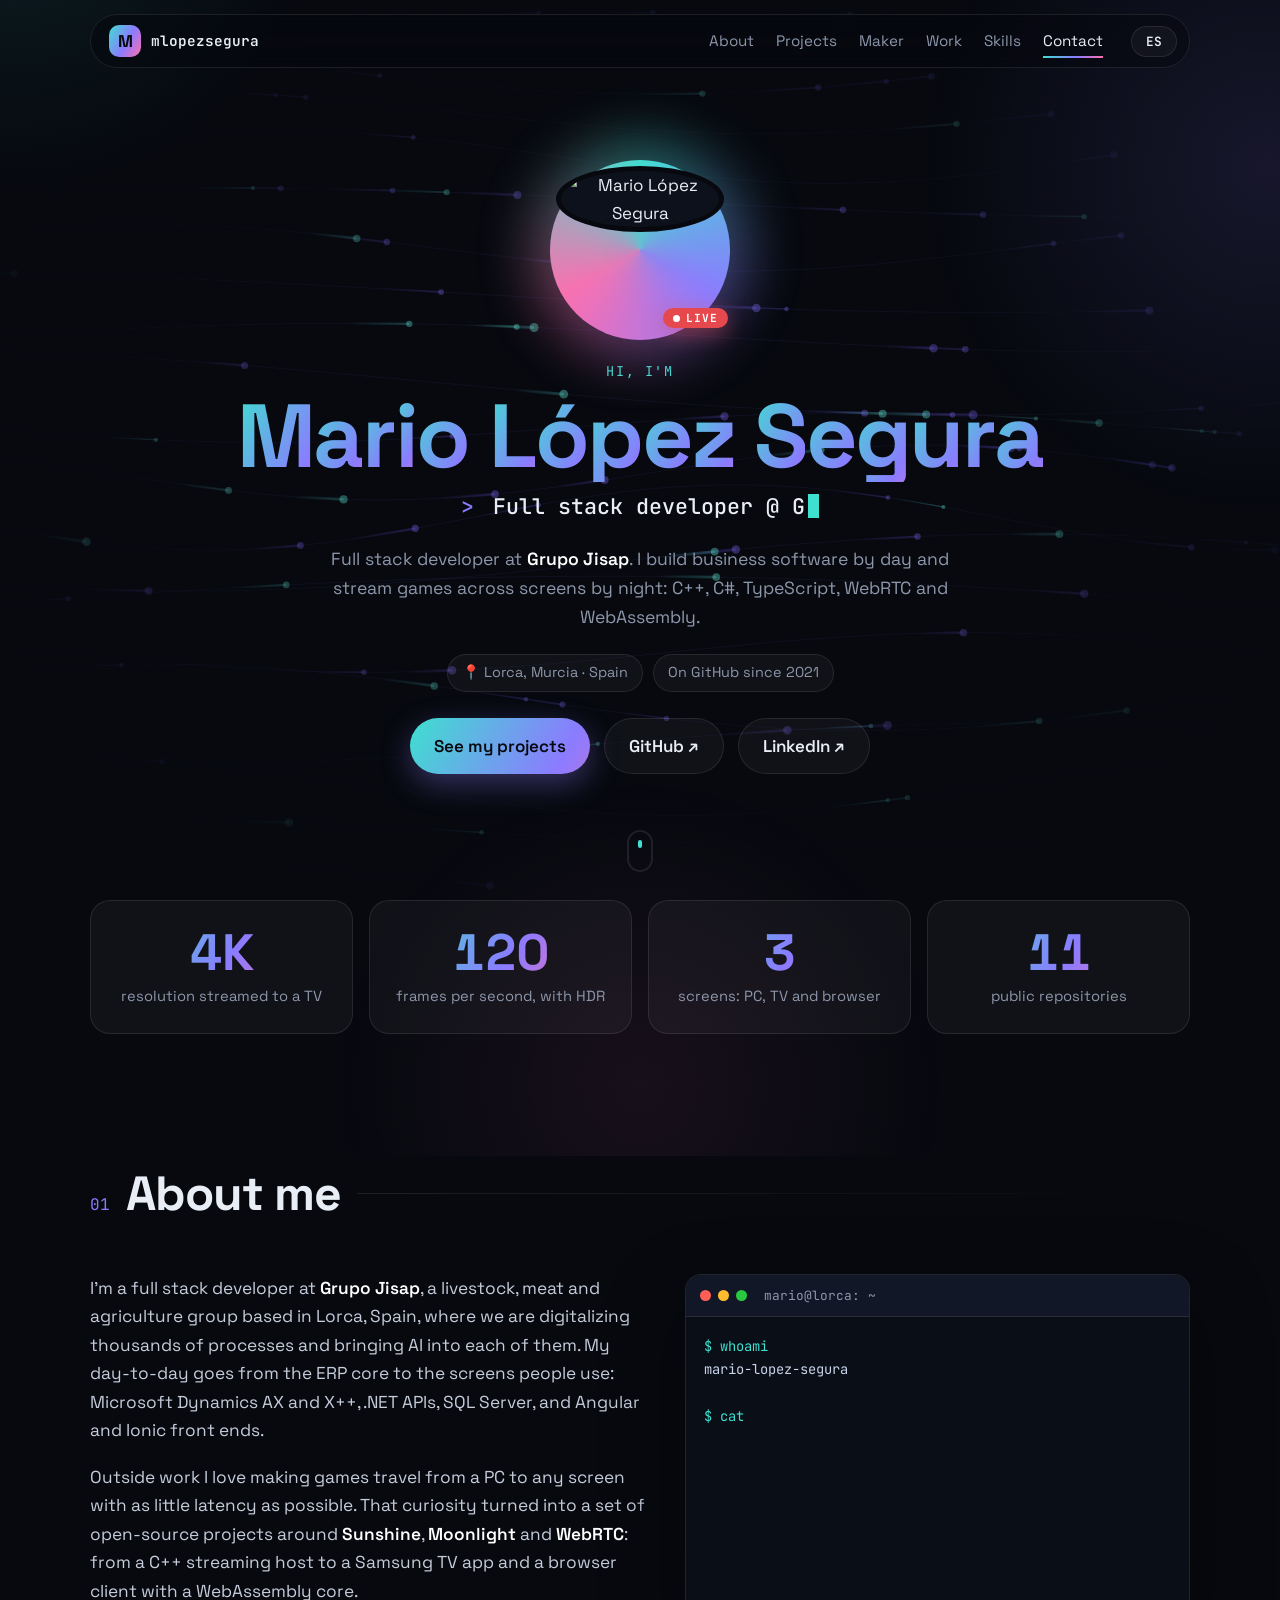
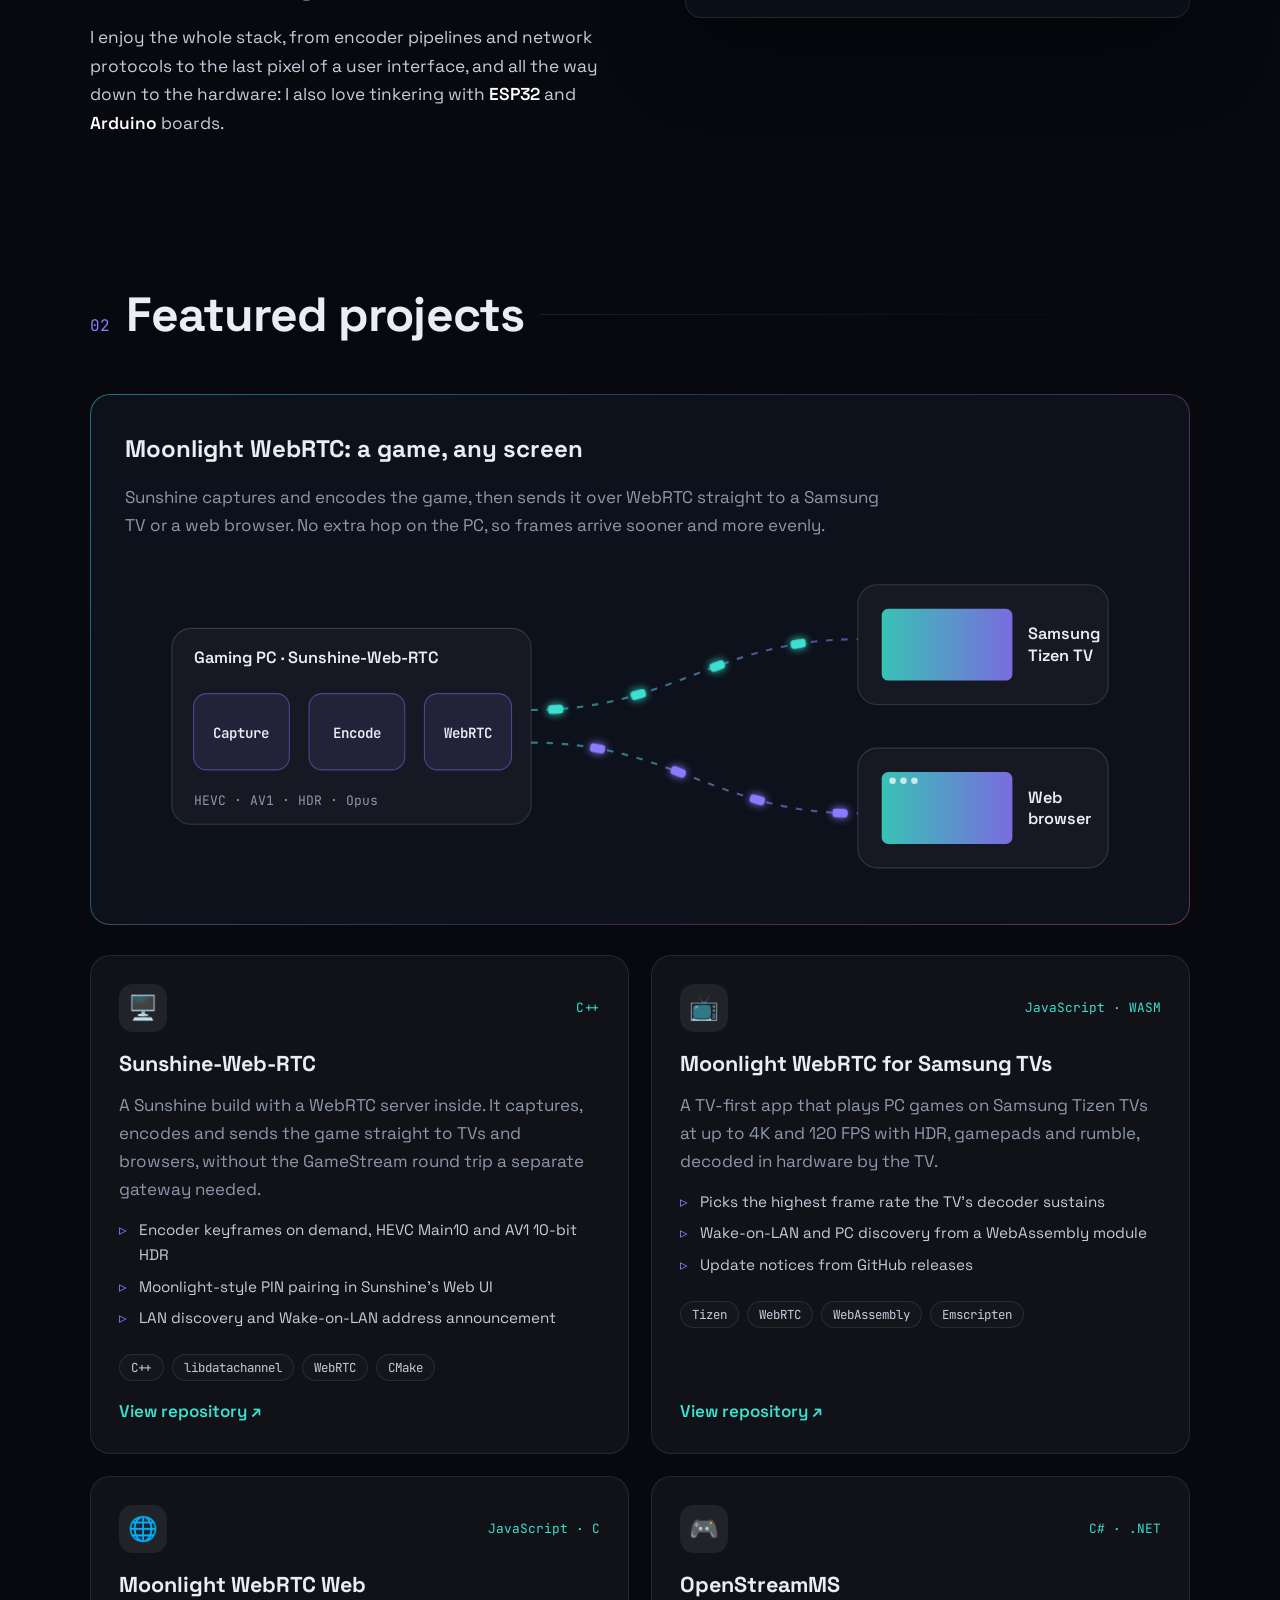
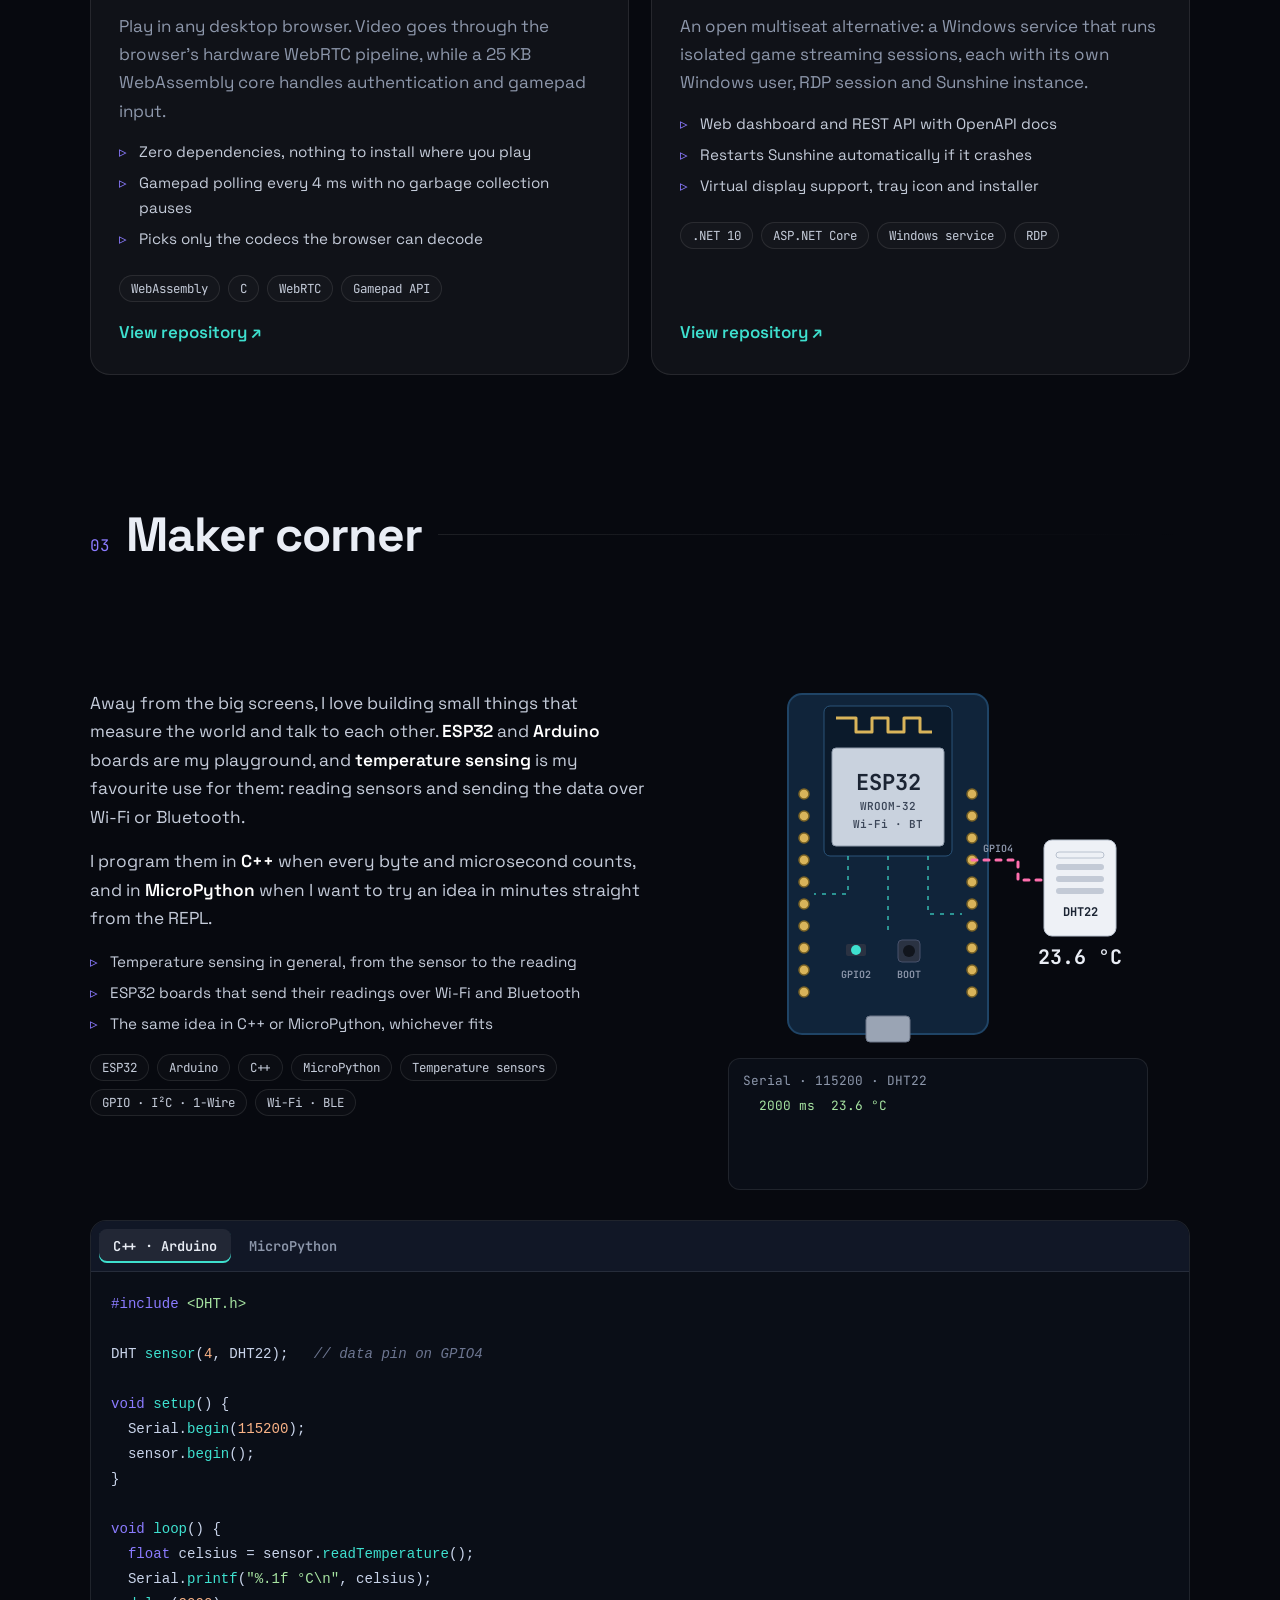
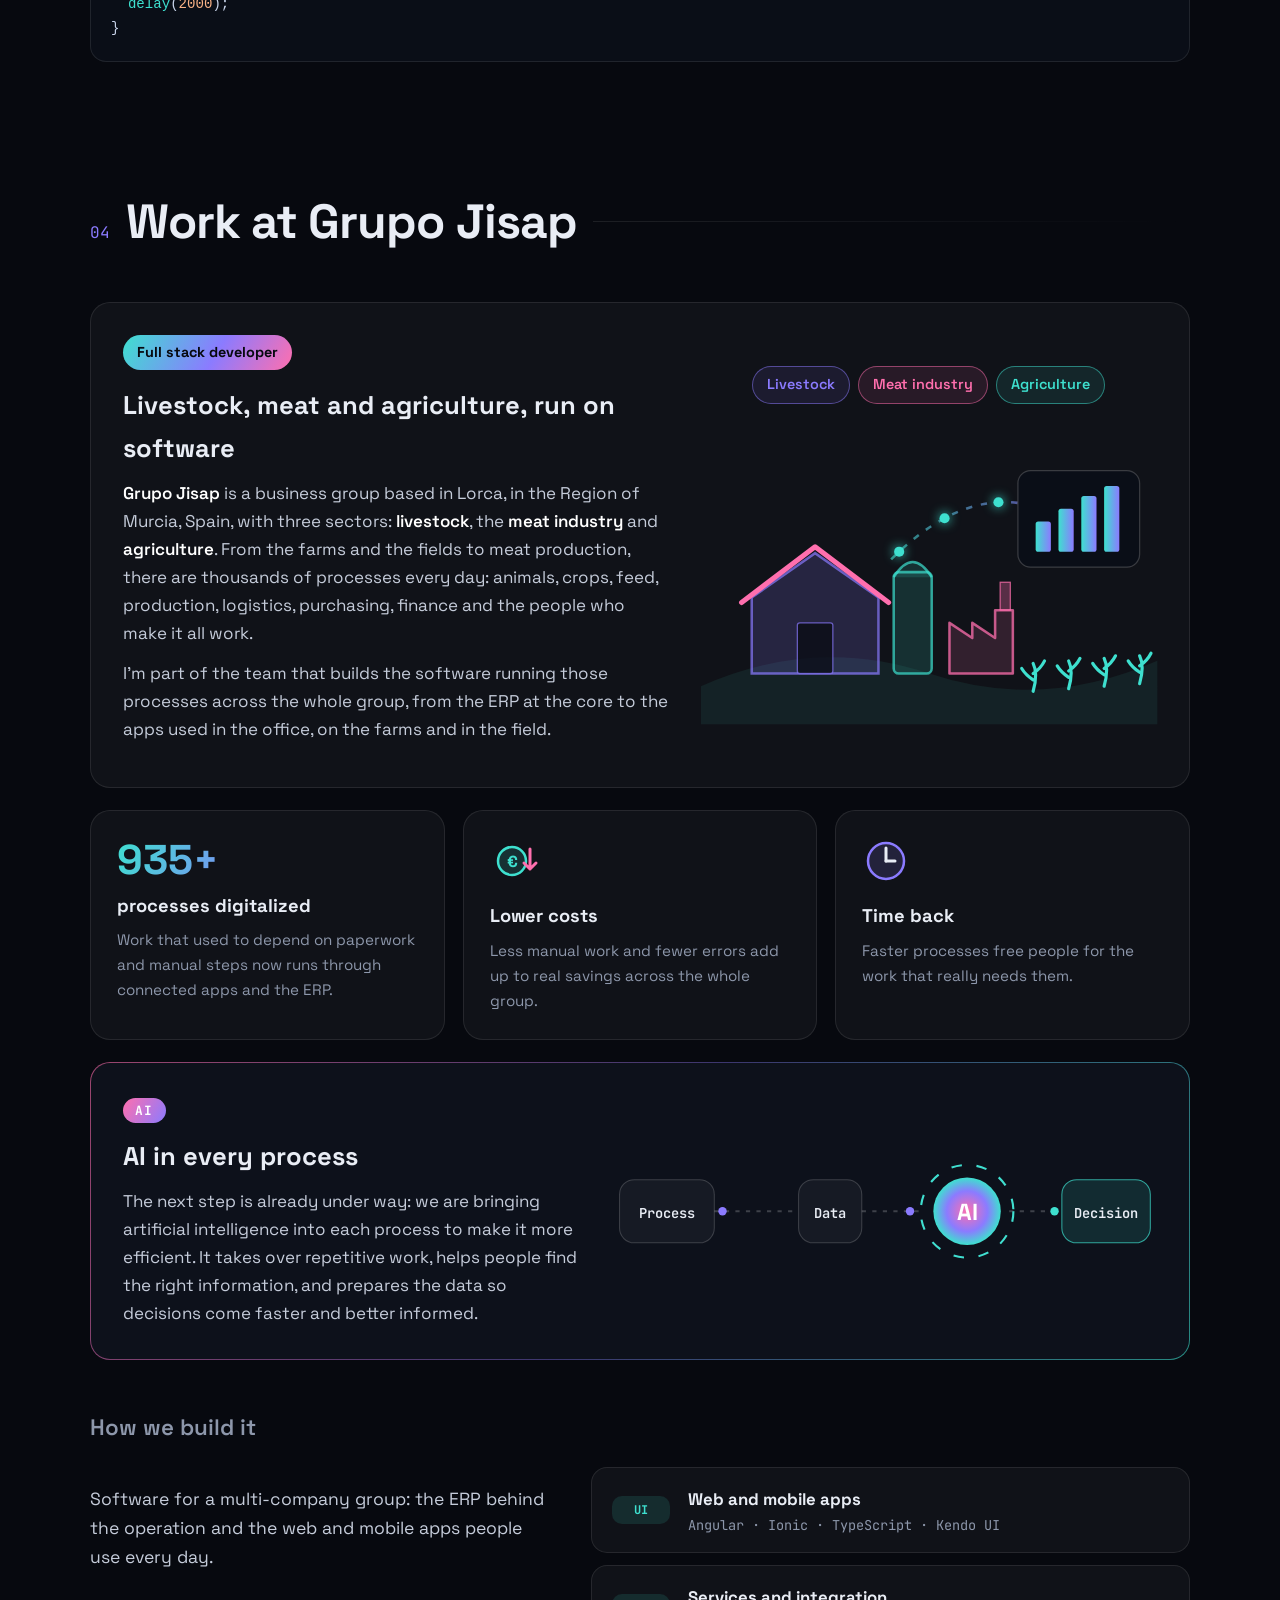
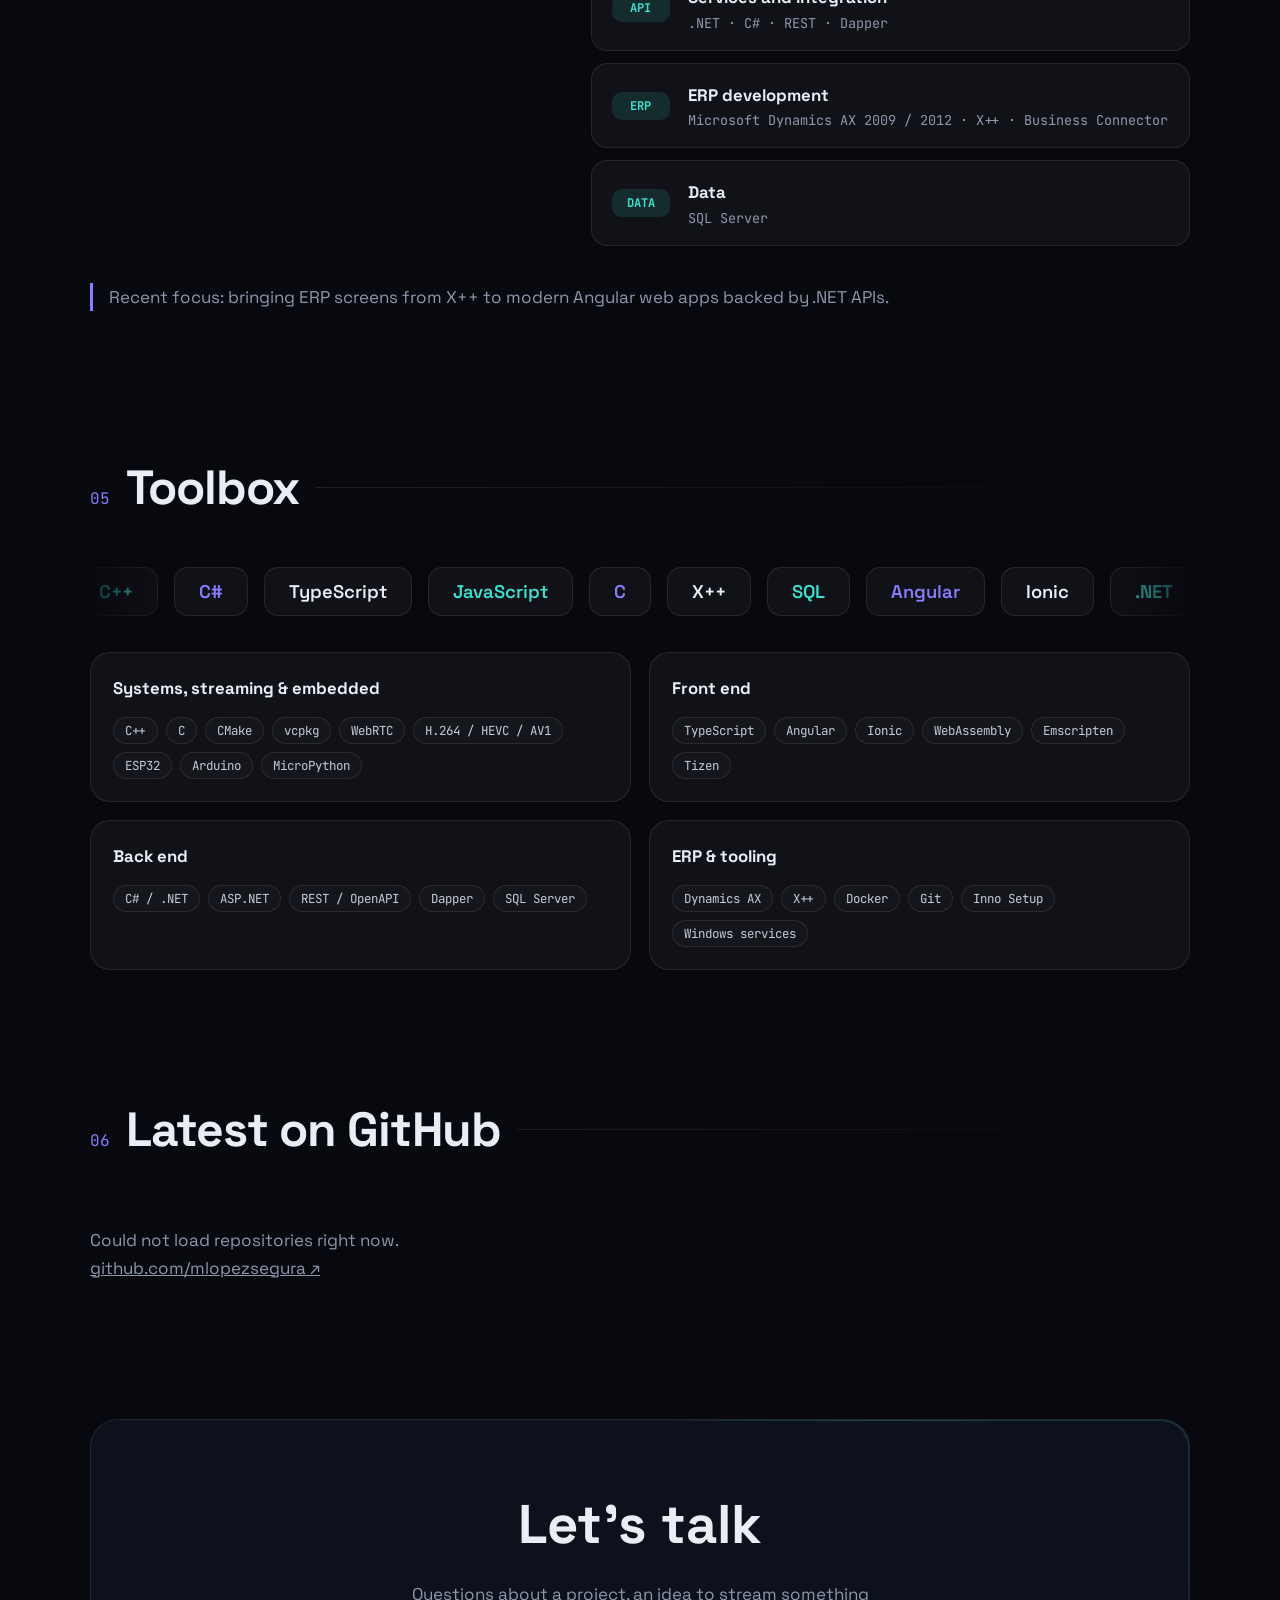
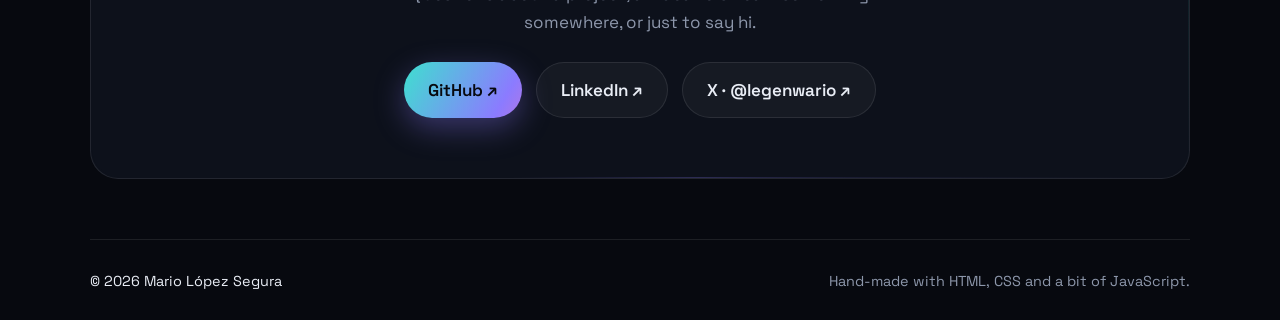
==== commit b9b10c9d: "Present Grupo Jisap with its livestock, meat and agriculture sectors Every mention now names Grupo J" ====
--- a/index.html
+++ b/index.html
@@ -4,7 +4,7 @@
   <meta charset="utf-8">
   <meta name="viewport" content="width=device-width, initial-scale=1">
   <title>Mario López Segura · Full stack developer</title>
-  <meta name="description" content="Mario López Segura, full stack developer at Jisap, a livestock group in Lorca, Spain. Game streaming over WebRTC, C++, C#, TypeScript, Angular, Dynamics AX, ESP32 and Arduino.">
+  <meta name="description" content="Mario López Segura, full stack developer at Grupo Jisap, a livestock, meat and agriculture group in Lorca, Spain. Game streaming over WebRTC, C++, C#, TypeScript, Angular, Dynamics AX, ESP32 and Arduino.">
   <meta name="theme-color" content="#07090f">
   <meta property="og:title" content="Mario López Segura · Full stack developer">
   <meta property="og:description" content="Game streaming over WebRTC, C++, C#, TypeScript, Angular, Dynamics AX, ESP32 and Arduino.">
@@ -50,7 +50,7 @@
           <span class="mono">&gt;</span>
           <span id="typed" aria-live="polite"></span><span class="caret" aria-hidden="true"></span>
         </p>
-        <p class="hero-sub reveal" data-i18n="hero.sub">Full stack developer at <strong>Jisap</strong>. I build business software by day and stream games across screens by night: C++, C#, TypeScript, WebRTC and WebAssembly.</p>
+        <p class="hero-sub reveal" data-i18n="hero.sub">Full stack developer at <strong>Grupo Jisap</strong>. I build business software by day and stream games across screens by night: C++, C#, TypeScript, WebRTC and WebAssembly.</p>
         <div class="hero-meta reveal">
           <span class="chip" data-i18n="hero.loc">📍 Lorca, Murcia · Spain</span>
           <span class="chip" data-i18n="hero.since">On GitHub since 2021</span>
@@ -92,7 +92,7 @@
       </div>
       <div class="about-grid">
         <div class="about-text reveal">
-          <p data-i18n="about.p1">I'm a full stack developer at <strong>Jisap</strong>, a livestock business group based in Lorca, Spain, where we are digitalizing thousands of processes and bringing AI into each of them. My day-to-day goes from the ERP core to the screens people use: Microsoft Dynamics AX and X++, .NET APIs, SQL Server, and Angular and Ionic front ends.</p>
+          <p data-i18n="about.p1">I'm a full stack developer at <strong>Grupo Jisap</strong>, a livestock, meat and agriculture group based in Lorca, Spain, where we are digitalizing thousands of processes and bringing AI into each of them. My day-to-day goes from the ERP core to the screens people use: Microsoft Dynamics AX and X++, .NET APIs, SQL Server, and Angular and Ionic front ends.</p>
           <p data-i18n="about.p2">Outside work I love making games travel from a PC to any screen with as little latency as possible. That curiosity turned into a set of open-source projects around <strong>Sunshine</strong>, <strong>Moonlight</strong> and <strong>WebRTC</strong>: from a C++ streaming host to a Samsung TV app and a browser client with a WebAssembly core.</p>
           <p data-i18n="about.p3">I enjoy the whole stack, from encoder pipelines and network protocols to the last pixel of a user interface, and all the way down to the hardware: I also love tinkering with <strong>ESP32</strong> and <strong>Arduino</strong> boards.</p>
         </div>
@@ -334,17 +334,23 @@
     <section class="section" id="work">
       <div class="section-head reveal">
         <span class="section-index">04</span>
-        <h2 data-i18n="work.title">Work at Jisap</h2>
+        <h2 data-i18n="work.title">Work at Grupo Jisap</h2>
       </div>
       <div class="company reveal">
         <div class="company-copy">
           <span class="role-badge" data-i18n="work.role">Full stack developer</span>
-          <h3 data-i18n="work.company.title">A livestock group, run on software</h3>
-          <p data-i18n="work.company.p1"><strong>Jisap</strong> is a livestock business group based in Lorca, in the Region of Murcia, Spain. Behind its farms there are thousands of processes every day: animals, feed, logistics, purchasing, finance and the people who make it all work.</p>
-          <p data-i18n="work.company.p2">I'm part of the team that builds the software running those processes, from the ERP at the core to the apps used in the office and out in the field.</p>
+          <h3 data-i18n="work.company.title">Livestock, meat and agriculture, run on software</h3>
+          <p data-i18n="work.company.p1"><strong>Grupo Jisap</strong> is a business group based in Lorca, in the Region of Murcia, Spain, with three sectors: <strong>livestock</strong>, the <strong>meat industry</strong> and <strong>agriculture</strong>. From the farms and the fields to meat production, there are thousands of processes every day: animals, crops, feed, production, logistics, purchasing, finance and the people who make it all work.</p>
+          <p data-i18n="work.company.p2">I'm part of the team that builds the software running those processes across the whole group, from the ERP at the core to the apps used in the office, on the farms and in the field.</p>
+        </div>
+        <div class="company-visual">
+        <div class="sectors">
+          <span class="sector s-livestock" data-i18n="sector.livestock">Livestock</span>
+          <span class="sector s-meat" data-i18n="sector.meat">Meat industry</span>
+          <span class="sector s-agri" data-i18n="sector.agri">Agriculture</span>
         </div>
         <svg class="farm" viewBox="0 0 360 240" role="img" aria-labelledby="farm-title">
-          <title id="farm-title">A farm sending its data to the group's software</title>
+          <title id="farm-title">A farm, a meat plant and crop fields sending their data to the group's software</title>
           <defs>
             <linearGradient id="g-farm" x1="0" x2="1">
               <stop offset="0" stop-color="#3ee0cf"/>
@@ -361,6 +367,18 @@
             <rect x="152" y="120" width="30" height="80" rx="4"/>
             <path d="M152 124 Q167 100 182 124" />
           </g>
+          <g class="plant">
+            <path d="M196 200 V160 L214 172 V160 L232 172 V150 H246 V200 Z"/>
+            <rect class="chimney" x="236" y="128" width="8" height="22"/>
+          </g>
+          <circle class="steam" cx="240" cy="122" r="5"/>
+          <circle class="steam" cx="240" cy="122" r="4"/>
+          <g class="crops">
+            <path d="M262 214 q4 -14 0 -22 M262 200 q6 -4 9 -10 M262 205 q-6 -4 -9 -9"/>
+            <path d="M290 212 q4 -14 0 -22 M290 198 q6 -4 9 -10 M290 203 q-6 -4 -9 -9"/>
+            <path d="M318 210 q4 -14 0 -22 M318 196 q6 -4 9 -10 M318 201 q-6 -4 -9 -9"/>
+            <path d="M346 208 q4 -14 0 -22 M346 194 q6 -4 9 -10 M346 199 q-6 -4 -9 -9"/>
+          </g>
           <path id="farm-link" class="farm-link" d="M150 110 C 200 60, 240 60, 270 70"/>
           <circle class="farm-packet" r="4"><animateMotion dur="1.8s" repeatCount="indefinite"><mpath href="#farm-link"/></animateMotion></circle>
           <circle class="farm-packet" r="4"><animateMotion dur="1.8s" begin="0.6s" repeatCount="indefinite"><mpath href="#farm-link"/></animateMotion></circle>
@@ -371,6 +389,7 @@
           <rect class="bar b3" x="300" y="60" width="12" height="44" rx="2"/>
           <rect class="bar b4" x="318" y="52" width="12" height="52" rx="2"/>
         </svg>
+        </div>
       </div>
 
       <div class="impact">
--- a/assets/css/style.css
+++ b/assets/css/style.css
@@ -625,7 +625,29 @@
 }
 .company h3 { margin: 14px 0 10px; font-size: 1.6rem; }
 .company p { margin: 0 0 12px; color: #c5ccda; }
+.company-visual { display: grid; gap: 16px; }
+.sectors { display: flex; flex-wrap: wrap; gap: 8px; justify-content: center; }
+.sector {
+  padding: 6px 14px;
+  border-radius: 999px;
+  font-weight: 600;
+  font-size: 0.9rem;
+  border: 1px solid;
+}
+.s-livestock { color: var(--violet); border-color: rgba(139, 123, 255, 0.5); background: rgba(139, 123, 255, 0.1); }
+.s-meat { color: var(--pink); border-color: rgba(255, 111, 174, 0.5); background: rgba(255, 111, 174, 0.1); }
+.s-agri { color: var(--cyan); border-color: rgba(62, 224, 207, 0.5); background: rgba(62, 224, 207, 0.1); }
 .farm { width: 100%; height: auto; overflow: visible; }
+.farm .plant path { fill: rgba(255, 111, 174, 0.14); stroke: rgba(255, 111, 174, 0.75); stroke-width: 2; stroke-linejoin: round; }
+.farm .chimney { fill: rgba(255, 111, 174, 0.3); stroke: rgba(255, 111, 174, 0.75); }
+.farm .steam { fill: rgba(255, 255, 255, 0.35); opacity: 0; transform-box: fill-box; transform-origin: center; animation: steam 2.6s ease-out infinite; }
+.farm .steam + .steam { animation-delay: 1.3s; }
+@keyframes steam { 0% { opacity: 0; transform: translate(0, 0) scale(0.6); } 30% { opacity: 0.7; } 100% { opacity: 0; transform: translate(10px, -30px) scale(1.6); } }
+.farm .crops path { fill: none; stroke: var(--cyan); stroke-width: 2.5; stroke-linecap: round; transform-box: fill-box; transform-origin: bottom; animation: sway 3s ease-in-out infinite alternate; }
+.farm .crops path:nth-child(2) { animation-delay: 0.4s; }
+.farm .crops path:nth-child(3) { animation-delay: 0.8s; }
+.farm .crops path:nth-child(4) { animation-delay: 1.2s; }
+@keyframes sway { from { transform: rotate(-4deg); } to { transform: rotate(4deg); } }
 .farm .hill { fill: rgba(62, 224, 207, 0.08); }
 .farm .barn path:first-child { fill: rgba(139, 123, 255, 0.18); stroke: rgba(139, 123, 255, 0.7); stroke-width: 2; }
 .farm .barn-door { fill: rgba(7, 9, 15, 0.7); stroke: rgba(139, 123, 255, 0.7); }
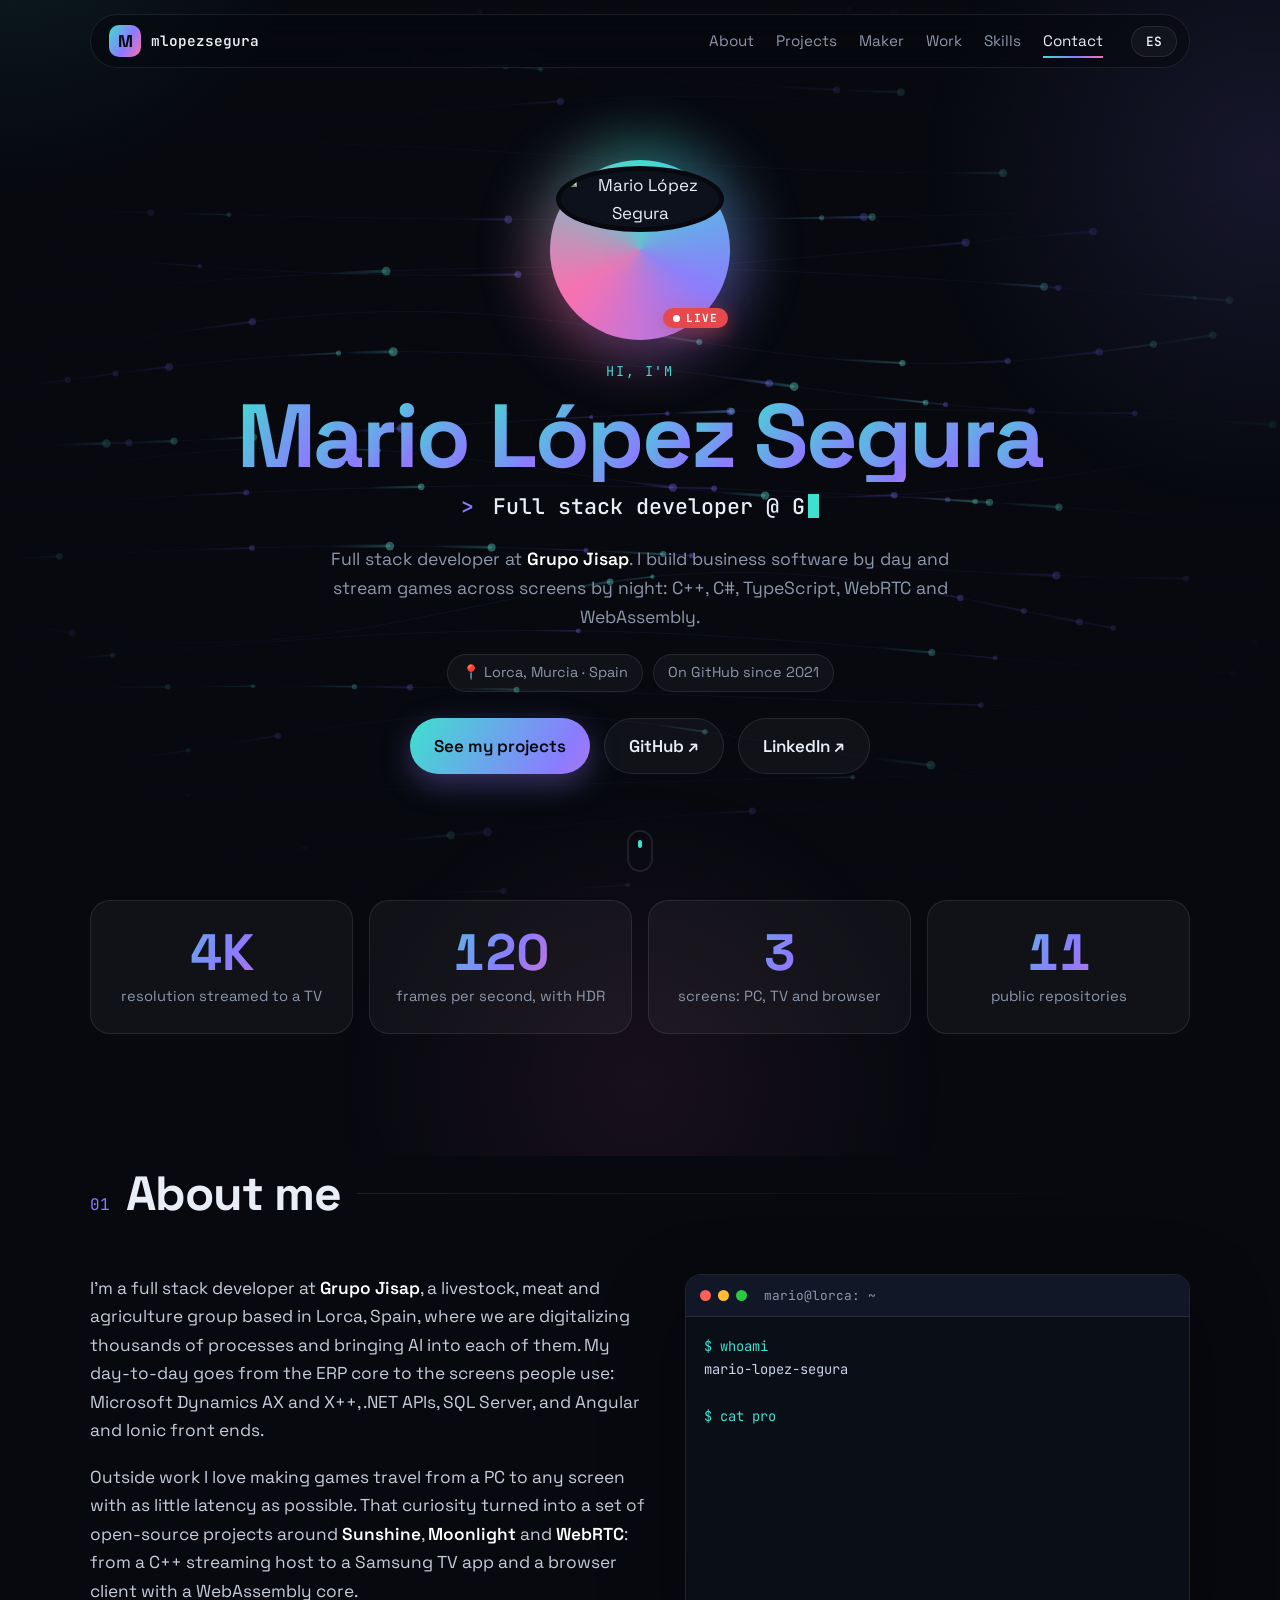
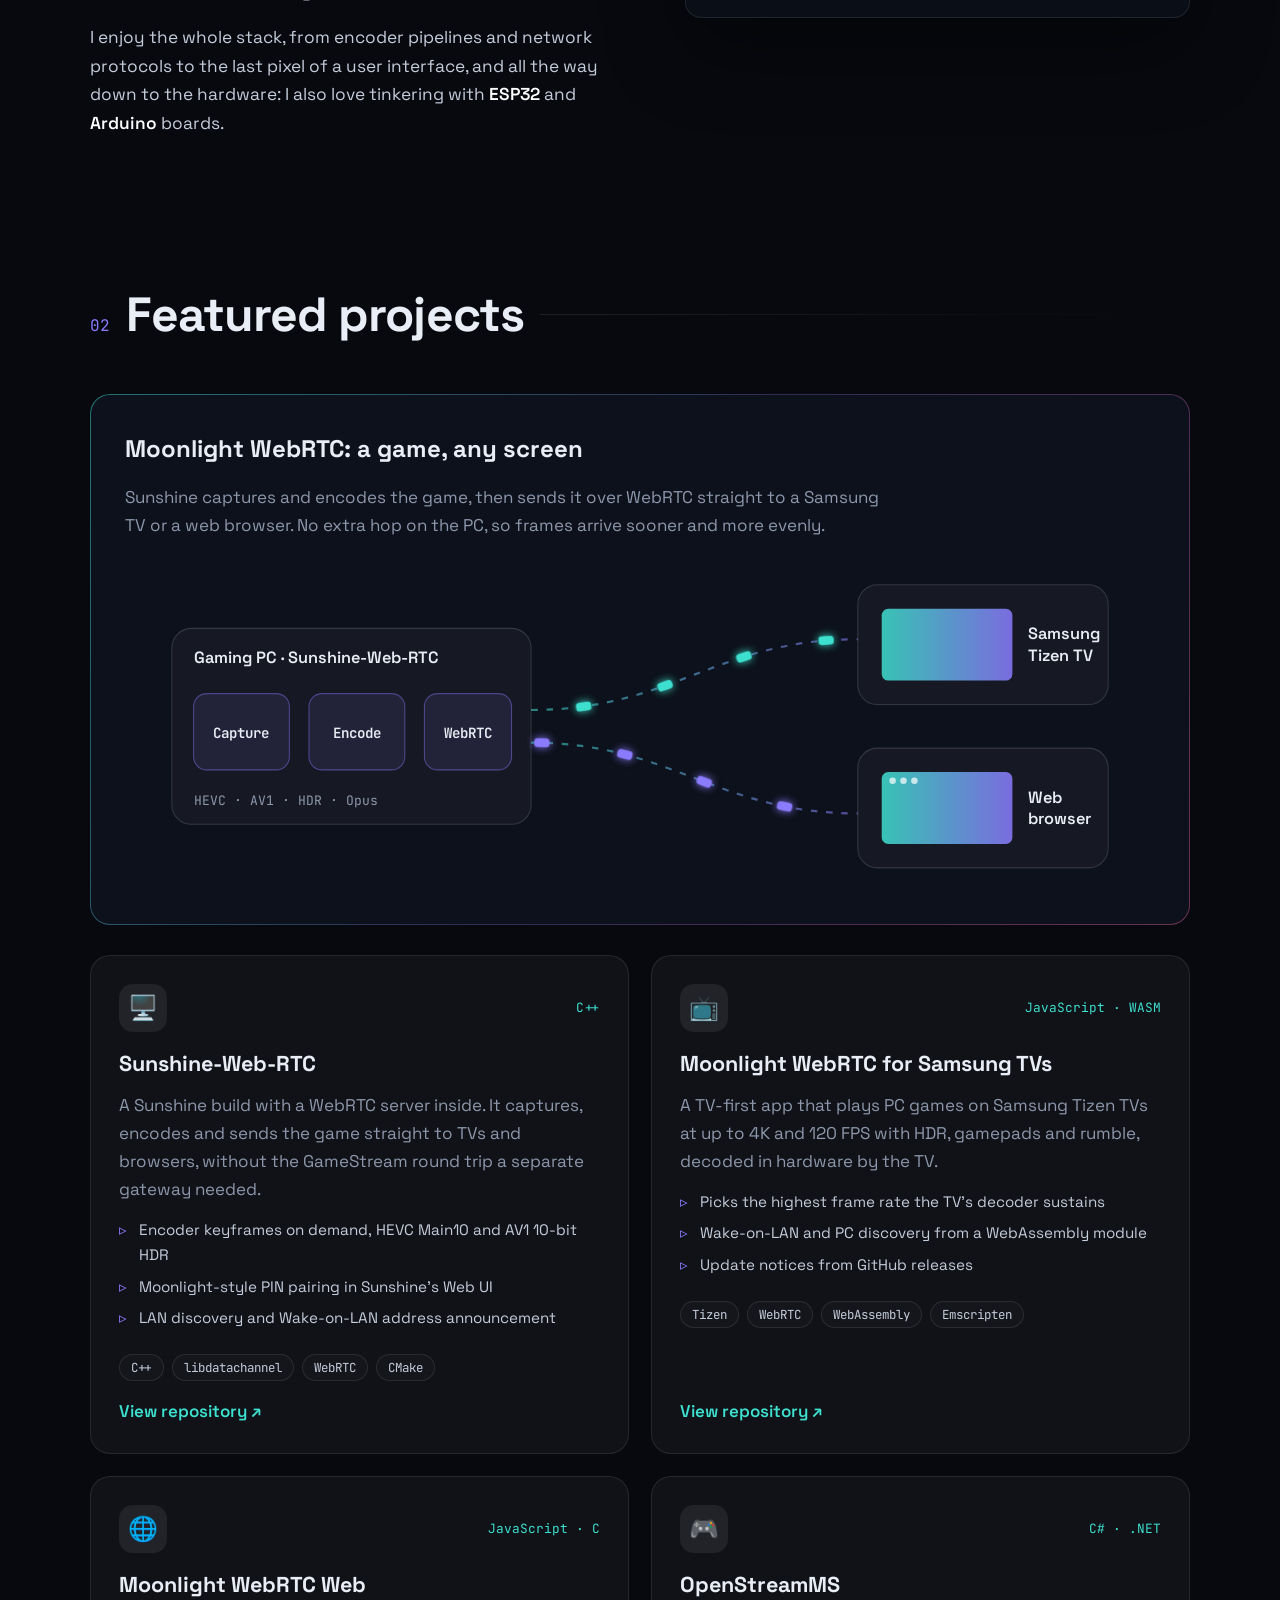
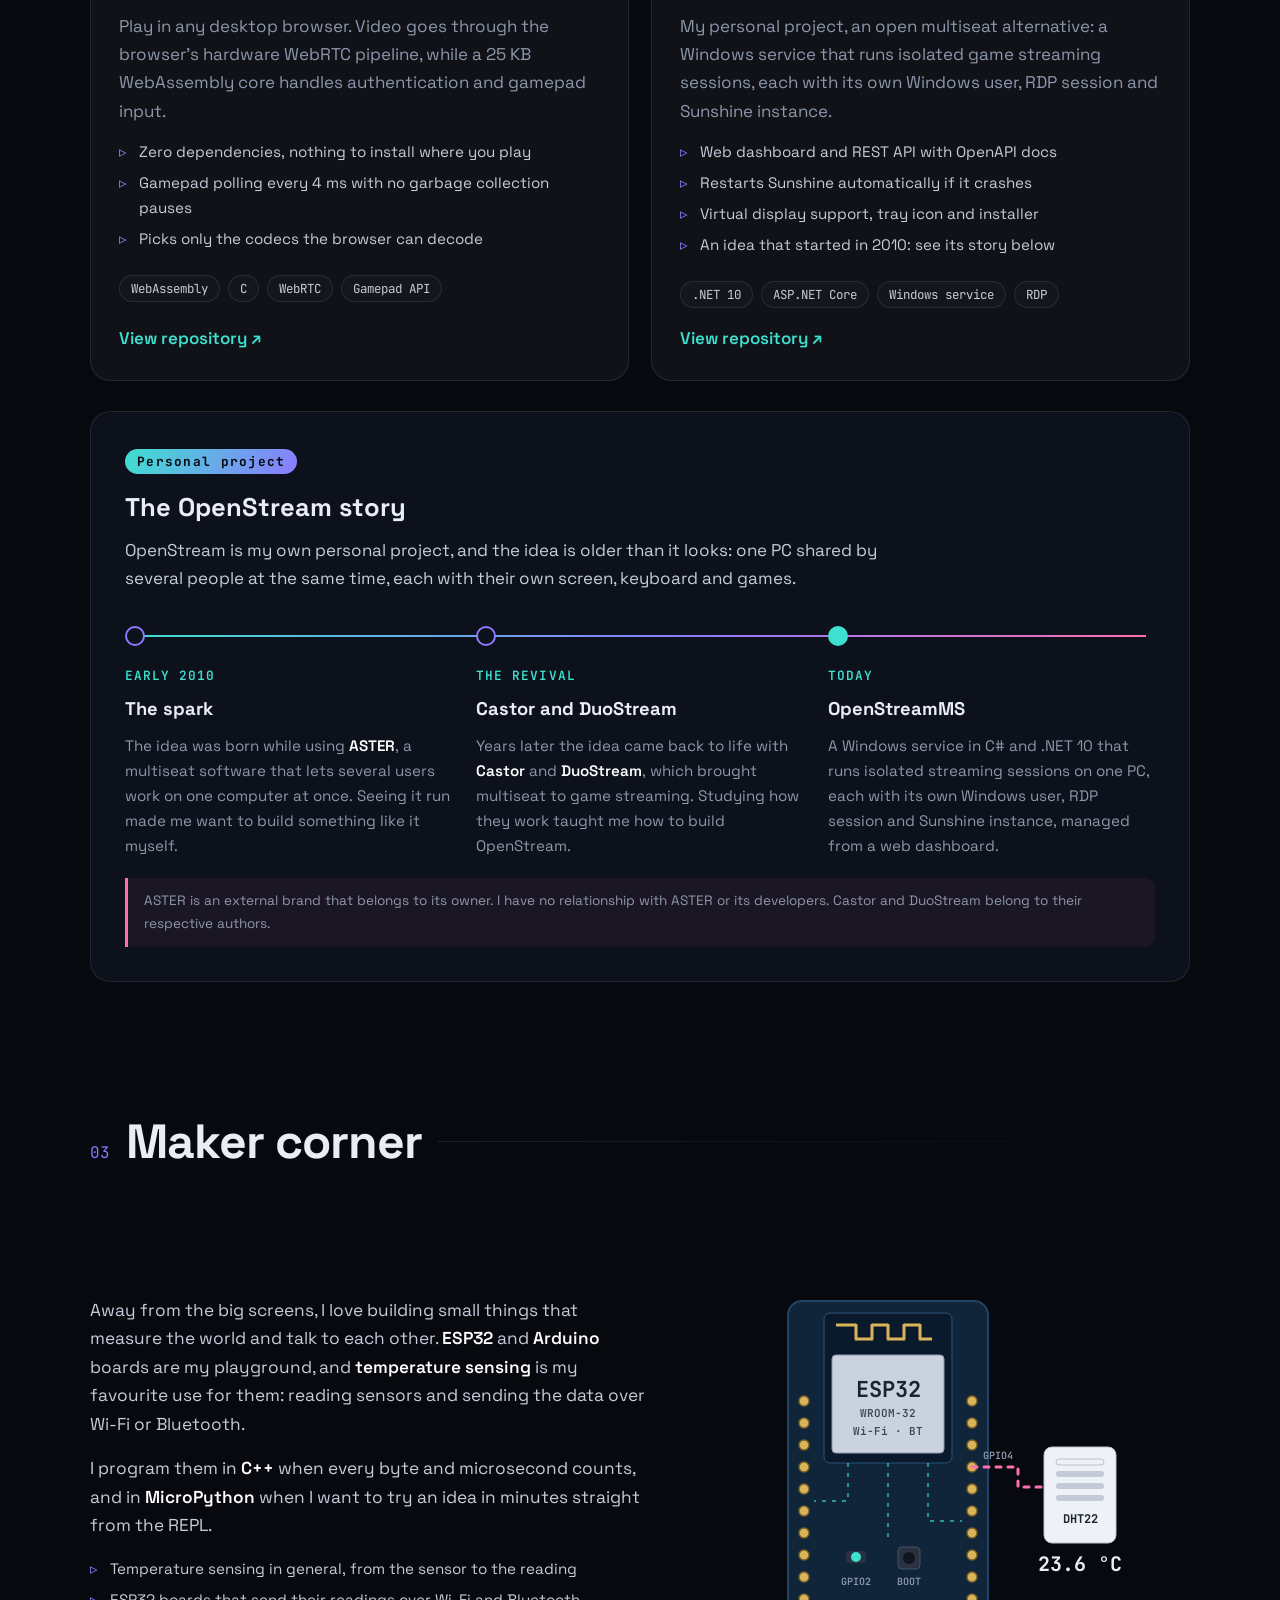
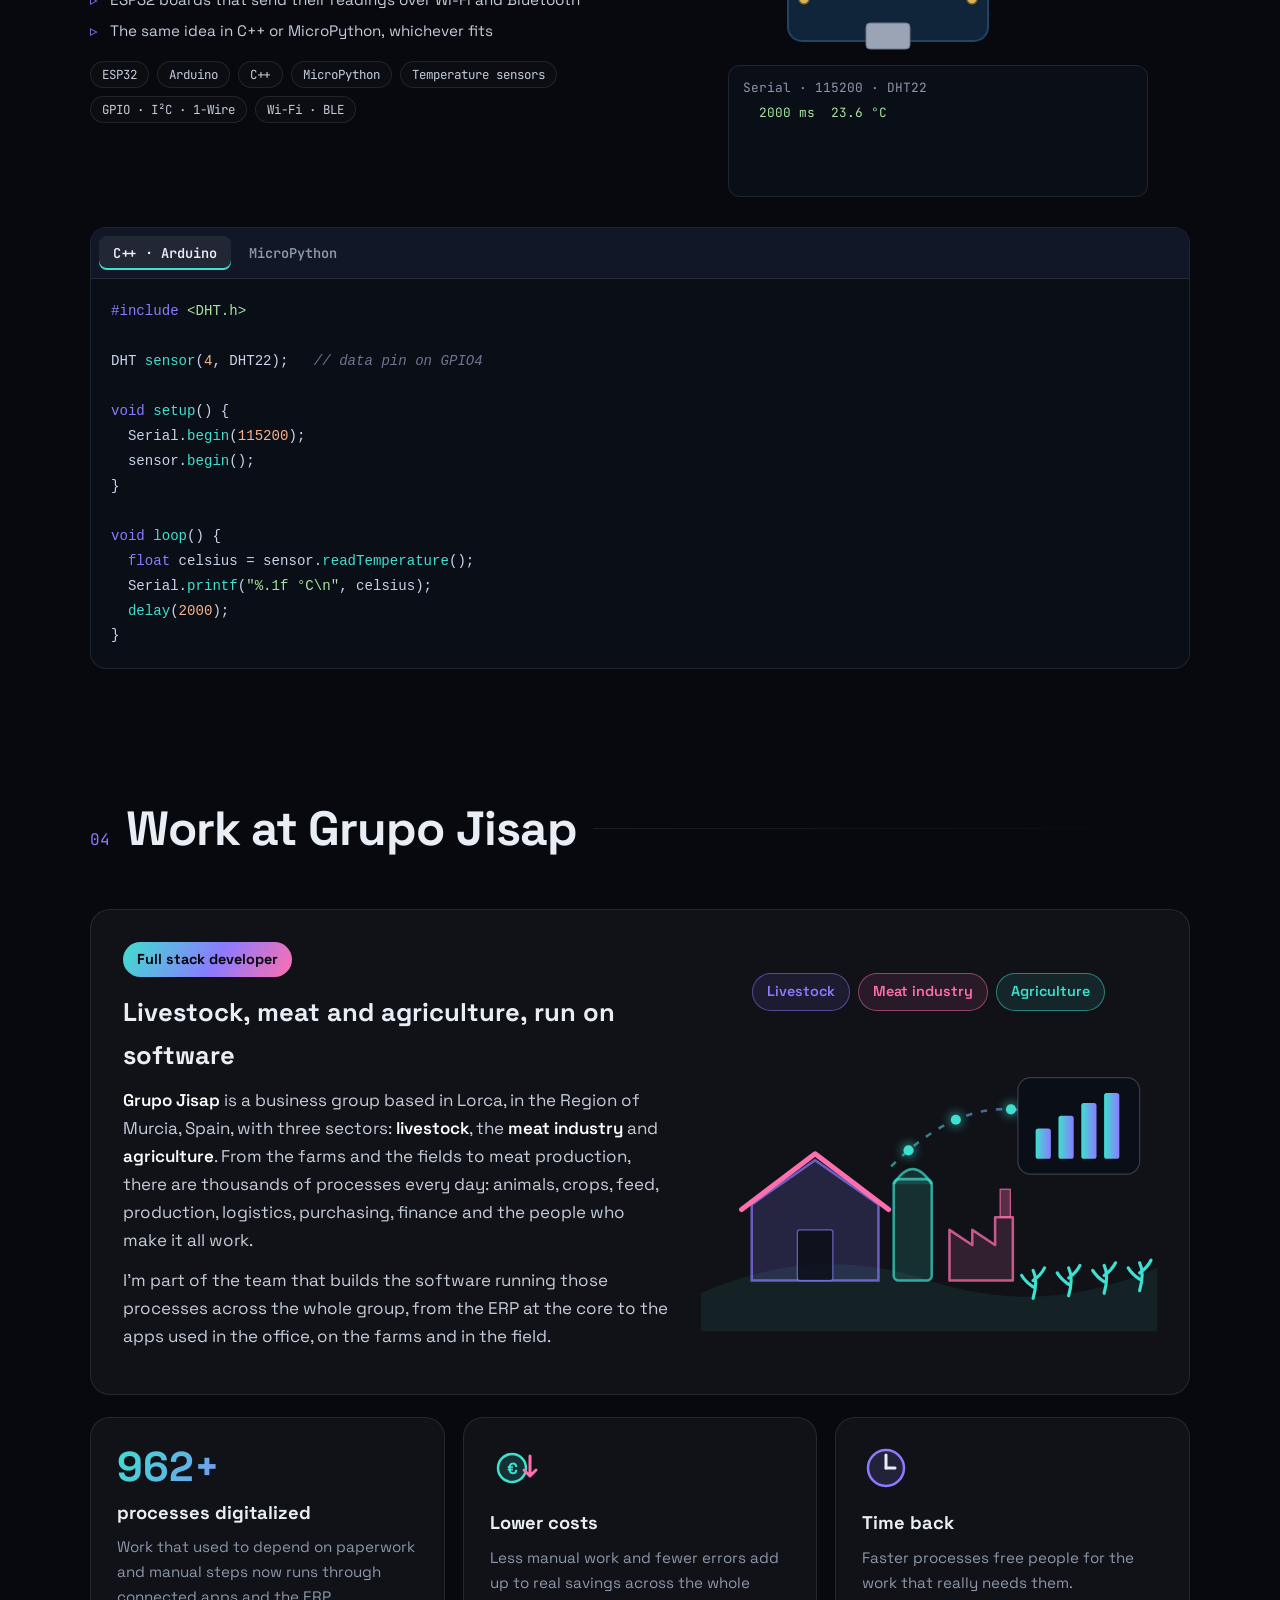
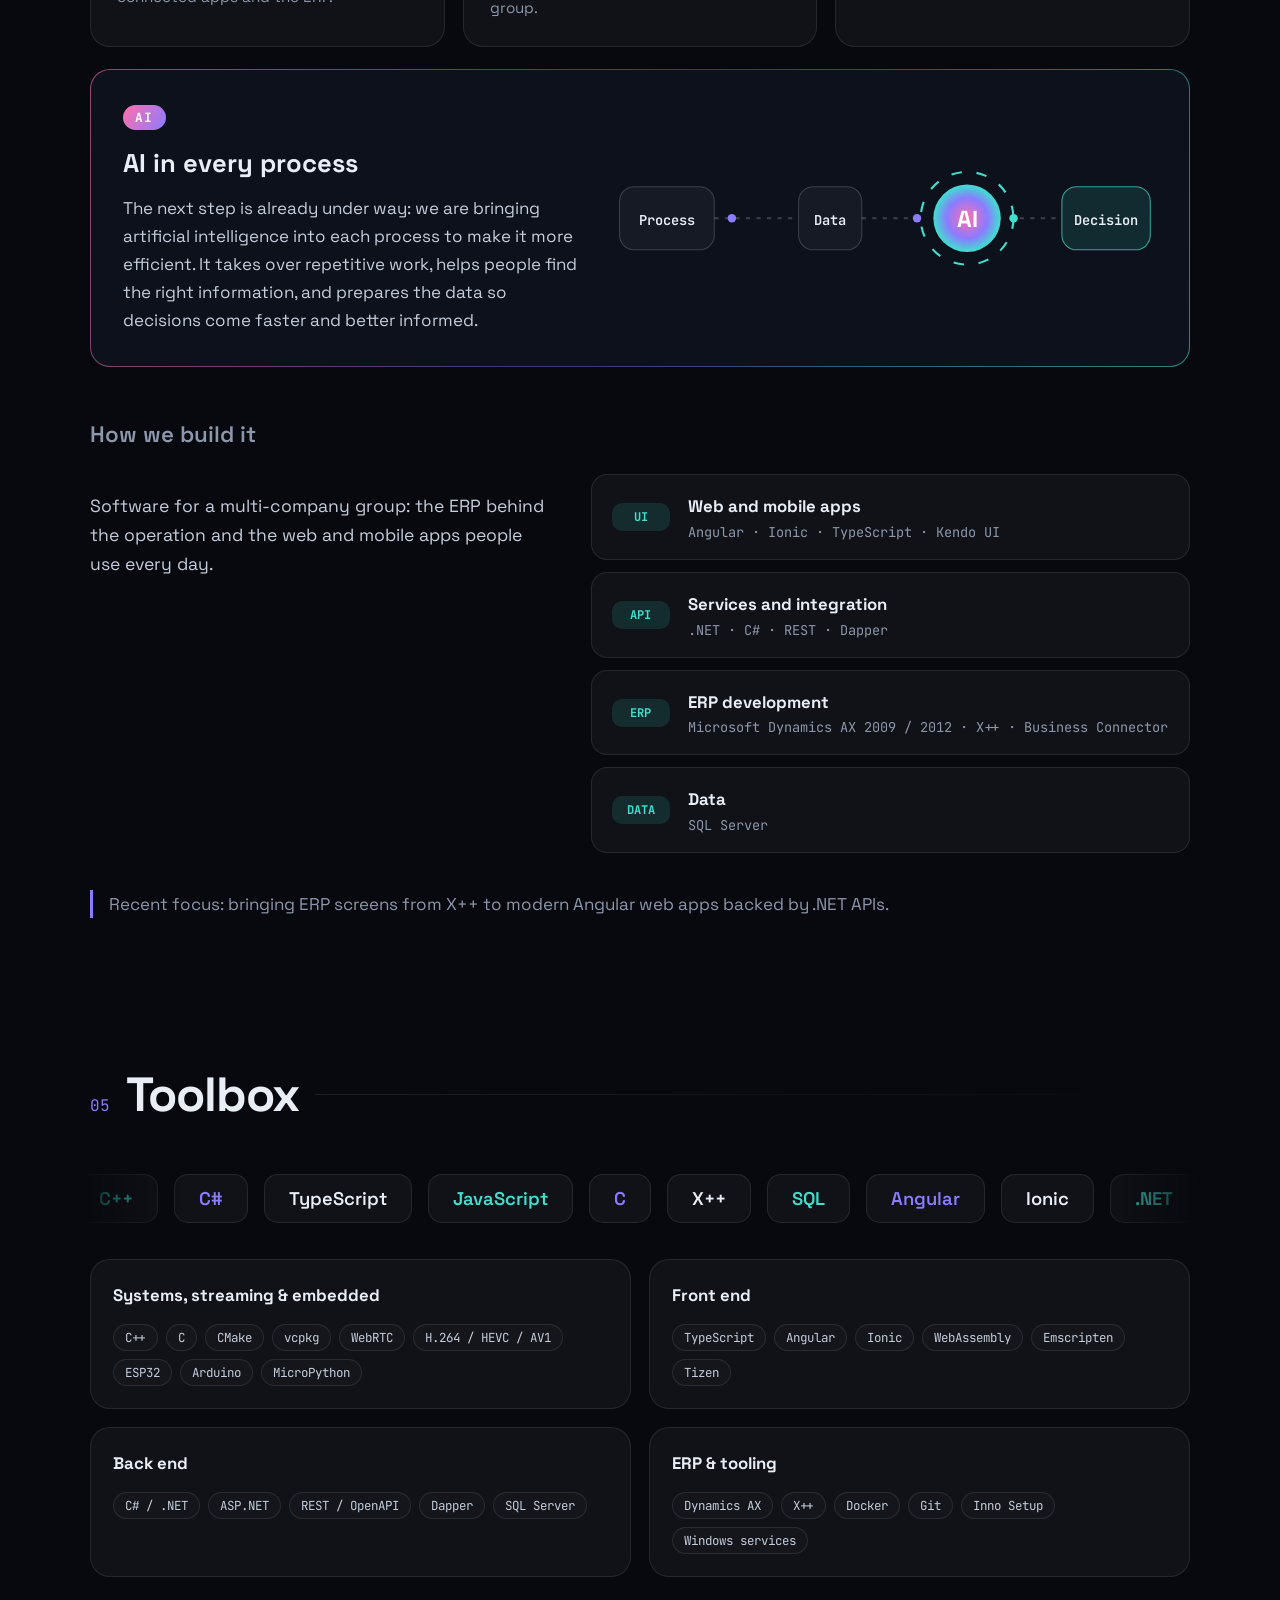
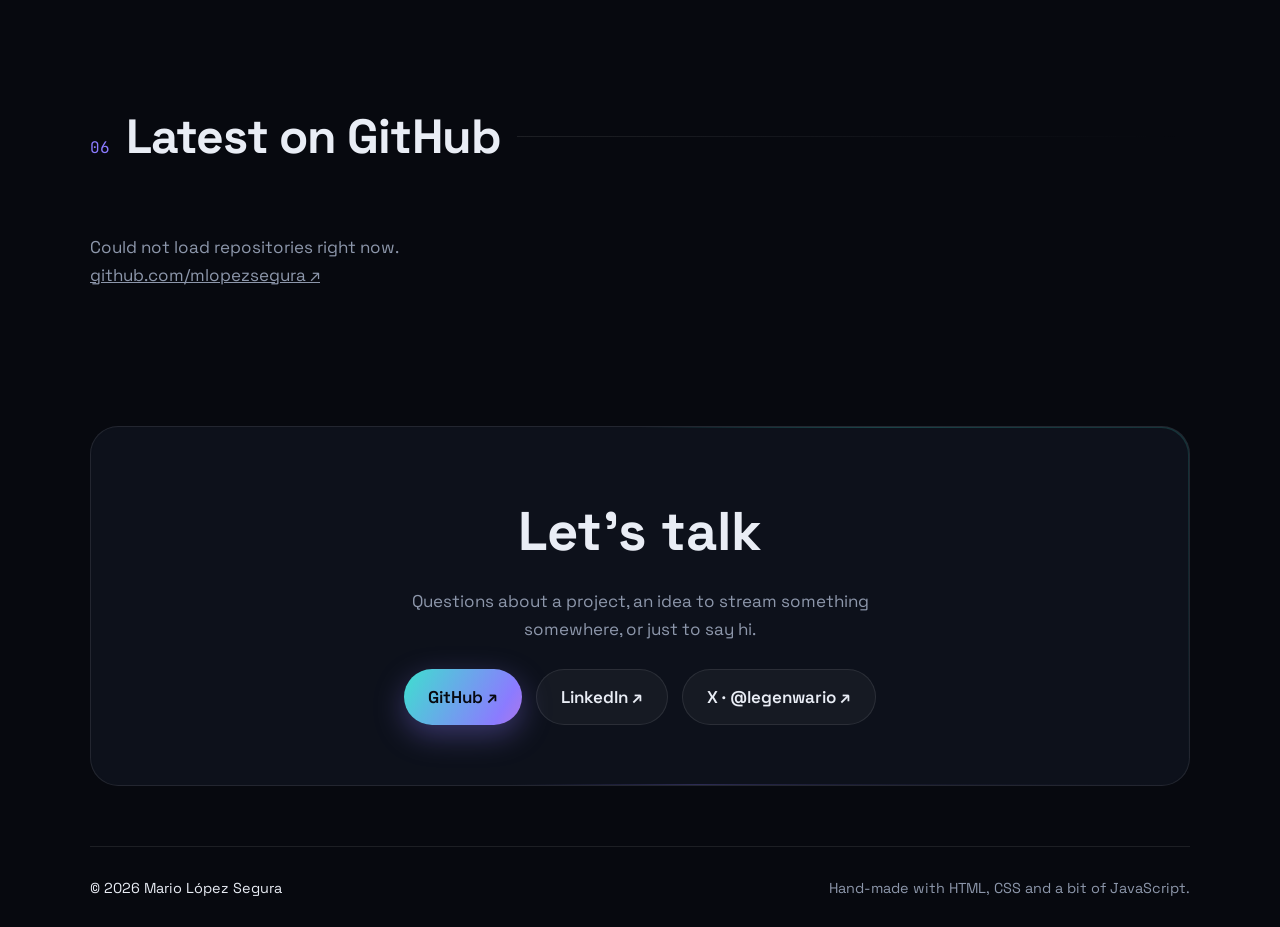
==== commit 6b41671f: "Tell the story of OpenStream as a personal project An animated timeline below the project cards: the" ====
--- a/index.html
+++ b/index.html
@@ -226,15 +226,45 @@
             <span class="card-lang">C# · .NET</span>
           </div>
           <h3>OpenStreamMS</h3>
-          <p data-i18n="p.osms">An open multiseat alternative: a Windows service that runs isolated game streaming sessions, each with its own Windows user, RDP session and Sunshine instance.</p>
+          <p data-i18n="p.osms">My personal project, an open multiseat alternative: a Windows service that runs isolated game streaming sessions, each with its own Windows user, RDP session and Sunshine instance.</p>
           <ul class="card-points">
             <li data-i18n="p.osms.1">Web dashboard and REST API with OpenAPI docs</li>
             <li data-i18n="p.osms.2">Restarts Sunshine automatically if it crashes</li>
             <li data-i18n="p.osms.3">Virtual display support, tray icon and installer</li>
+            <li data-i18n="p.osms.4">An idea that started in 2010: see its story below</li>
           </ul>
           <div class="tags"><span>.NET 10</span><span>ASP.NET Core</span><span>Windows service</span><span>RDP</span></div>
           <a class="card-link" href="https://github.com/mlopezsegura/OpenStreamMS" target="_blank" rel="noopener" data-i18n="p.repo">View repository ↗</a>
         </article>
+      </div>
+
+      <div class="story reveal" id="openstream-story">
+        <div class="story-head">
+          <span class="ai-badge story-badge" data-i18n="story.badge">Personal project</span>
+          <h3 data-i18n="story.title">The OpenStream story</h3>
+          <p data-i18n="story.intro">OpenStream is my own personal project, and the idea is older than it looks: one PC shared by several people at the same time, each with their own screen, keyboard and games.</p>
+        </div>
+        <ol class="timeline">
+          <li class="moment">
+            <span class="moment-dot"></span>
+            <span class="moment-when" data-i18n="story.1.when">Early 2010</span>
+            <h4 data-i18n="story.1.title">The spark</h4>
+            <p data-i18n="story.1.text">The idea was born while using <strong>ASTER</strong>, a multiseat software that lets several users work on one computer at once. Seeing it run made me want to build something like it myself.</p>
+          </li>
+          <li class="moment">
+            <span class="moment-dot"></span>
+            <span class="moment-when" data-i18n="story.2.when">The revival</span>
+            <h4 data-i18n="story.2.title">Castor and DuoStream</h4>
+            <p data-i18n="story.2.text">Years later the idea came back to life with <strong>Castor</strong> and <strong>DuoStream</strong>, which brought multiseat to game streaming. Studying how they work taught me how to build OpenStream.</p>
+          </li>
+          <li class="moment now">
+            <span class="moment-dot"></span>
+            <span class="moment-when" data-i18n="story.3.when">Today</span>
+            <h4>OpenStreamMS</h4>
+            <p data-i18n="story.3.text">A Windows service in C# and .NET 10 that runs isolated streaming sessions on one PC, each with its own Windows user, RDP session and Sunshine instance, managed from a web dashboard.</p>
+          </li>
+        </ol>
+        <p class="disclaimer" data-i18n="story.note">ASTER is an external brand that belongs to its owner. I have no relationship with ASTER or its developers. Castor and DuoStream belong to their respective authors.</p>
       </div>
     </section>
 
--- a/assets/css/style.css
+++ b/assets/css/style.css
@@ -611,6 +611,83 @@
 .code .str { color: #a6e3a1; }
 .code .cm { color: #6c7590; font-style: italic; }
 
+/* ---------- OpenStream story ---------- */
+
+.story {
+  margin-top: 30px;
+  padding: 34px;
+  border: 1px solid var(--border);
+  border-radius: var(--radius);
+  background: var(--bg-2);
+}
+.story-head h3 { margin: 12px 0 8px; font-size: 1.6rem; }
+.story-head p { margin: 0; max-width: 760px; color: #c5ccda; }
+.ai-badge.story-badge { background: linear-gradient(120deg, var(--cyan), var(--violet)); color: #07090f; }
+
+.timeline {
+  position: relative;
+  display: grid;
+  grid-template-columns: repeat(3, 1fr);
+  gap: 24px;
+  margin: 34px 0 20px;
+  padding: 0;
+  list-style: none;
+}
+.timeline::before, .timeline::after {
+  content: "";
+  position: absolute;
+  top: 9px;
+  left: 9px;
+  right: 9px;
+  height: 2px;
+  background: var(--border);
+}
+.timeline::after {
+  background: var(--grad);
+  transform: scaleX(0);
+  transform-origin: left;
+  transition: transform 1.8s var(--ease) 0.3s;
+}
+.story.visible .timeline::after { transform: scaleX(1); }
+
+.moment { position: relative; padding-top: 34px; }
+.moment-dot {
+  position: absolute;
+  top: 0;
+  left: 0;
+  width: 20px;
+  height: 20px;
+  border-radius: 50%;
+  background: var(--bg-2);
+  border: 2px solid var(--violet);
+  z-index: 1;
+  transform: scale(0);
+  transition: transform 0.5s var(--ease);
+}
+.story.visible .moment-dot { transform: scale(1); }
+.story.visible .moment:nth-child(1) .moment-dot { transition-delay: 0.3s; }
+.story.visible .moment:nth-child(2) .moment-dot { transition-delay: 0.9s; }
+.story.visible .moment:nth-child(3) .moment-dot { transition-delay: 1.5s; }
+.moment.now .moment-dot { background: var(--cyan); border-color: var(--cyan); box-shadow: 0 0 0 0 rgba(62, 224, 207, 0.6); animation: ping 2s ease-out infinite 2s; }
+@keyframes ping { 0% { box-shadow: 0 0 0 0 rgba(62, 224, 207, 0.6); } 100% { box-shadow: 0 0 0 16px rgba(62, 224, 207, 0); } }
+.moment-when { font: 600 0.8rem var(--mono); color: var(--cyan); text-transform: uppercase; letter-spacing: 0.08em; }
+.moment h4 { margin: 6px 0 8px; font-size: 1.15rem; }
+.moment p { margin: 0; color: var(--muted); font-size: 0.95rem; }
+.moment { opacity: 0; transform: translateY(16px); transition: opacity 0.7s var(--ease), transform 0.7s var(--ease); }
+.story.visible .moment { opacity: 1; transform: none; }
+.story.visible .moment:nth-child(2) { transition-delay: 0.6s; }
+.story.visible .moment:nth-child(3) { transition-delay: 1.2s; }
+
+.disclaimer {
+  margin: 10px 0 0;
+  padding: 12px 16px;
+  border-left: 3px solid var(--pink);
+  background: rgba(255, 111, 174, 0.06);
+  border-radius: 0 10px 10px 0;
+  color: var(--muted);
+  font-size: 0.85rem;
+}
+
 /* ---------- Work ---------- */
 
 .company {
@@ -860,6 +937,12 @@
 @media (max-width: 900px) {
   .about-grid, .work, .maker, .company, .ai { grid-template-columns: 1fr; }
   .impact { grid-template-columns: 1fr; }
+  .timeline { grid-template-columns: 1fr; gap: 26px; padding-left: 34px; }
+  .timeline::before, .timeline::after { top: 9px; bottom: 9px; left: 9px; right: auto; width: 2px; height: auto; }
+  .timeline::after { transform: scaleY(0); transform-origin: top; }
+  .story.visible .timeline::after { transform: scaleY(1); }
+  .moment { padding-top: 0; }
+  .moment-dot { left: -34px; }
   .cards, .skill-groups { grid-template-columns: 1fr; }
   .repos { grid-template-columns: repeat(2, 1fr); }
   .stats { grid-template-columns: repeat(2, 1fr); }
@@ -886,6 +969,8 @@
     animation-iteration-count: 1 !important;
     transition-duration: 0.001ms !important;
   }
-  .reveal { opacity: 1; transform: none; }
+  .reveal, .moment { opacity: 1; transform: none; }
+  .moment-dot { transform: none; }
+  .timeline::after { transform: none; }
   .hero-name .char { opacity: 1; transform: none; }
 }
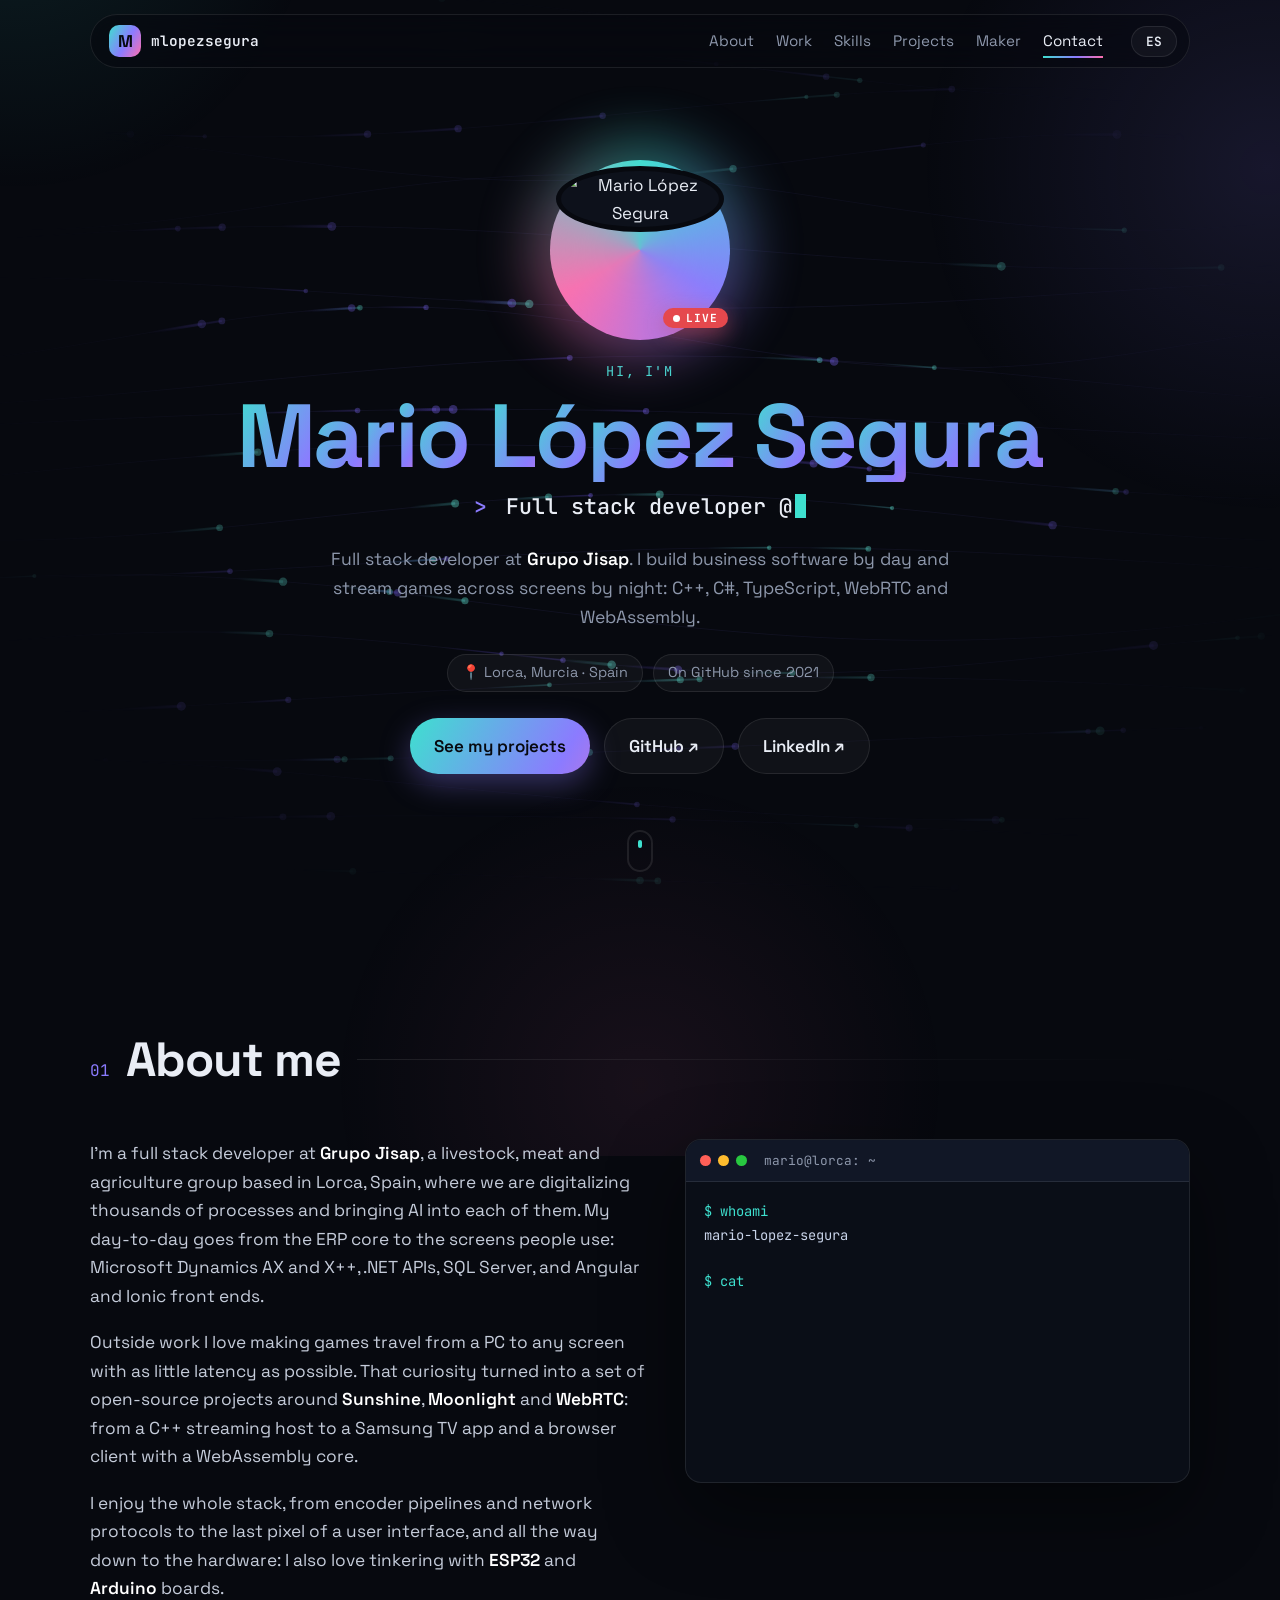
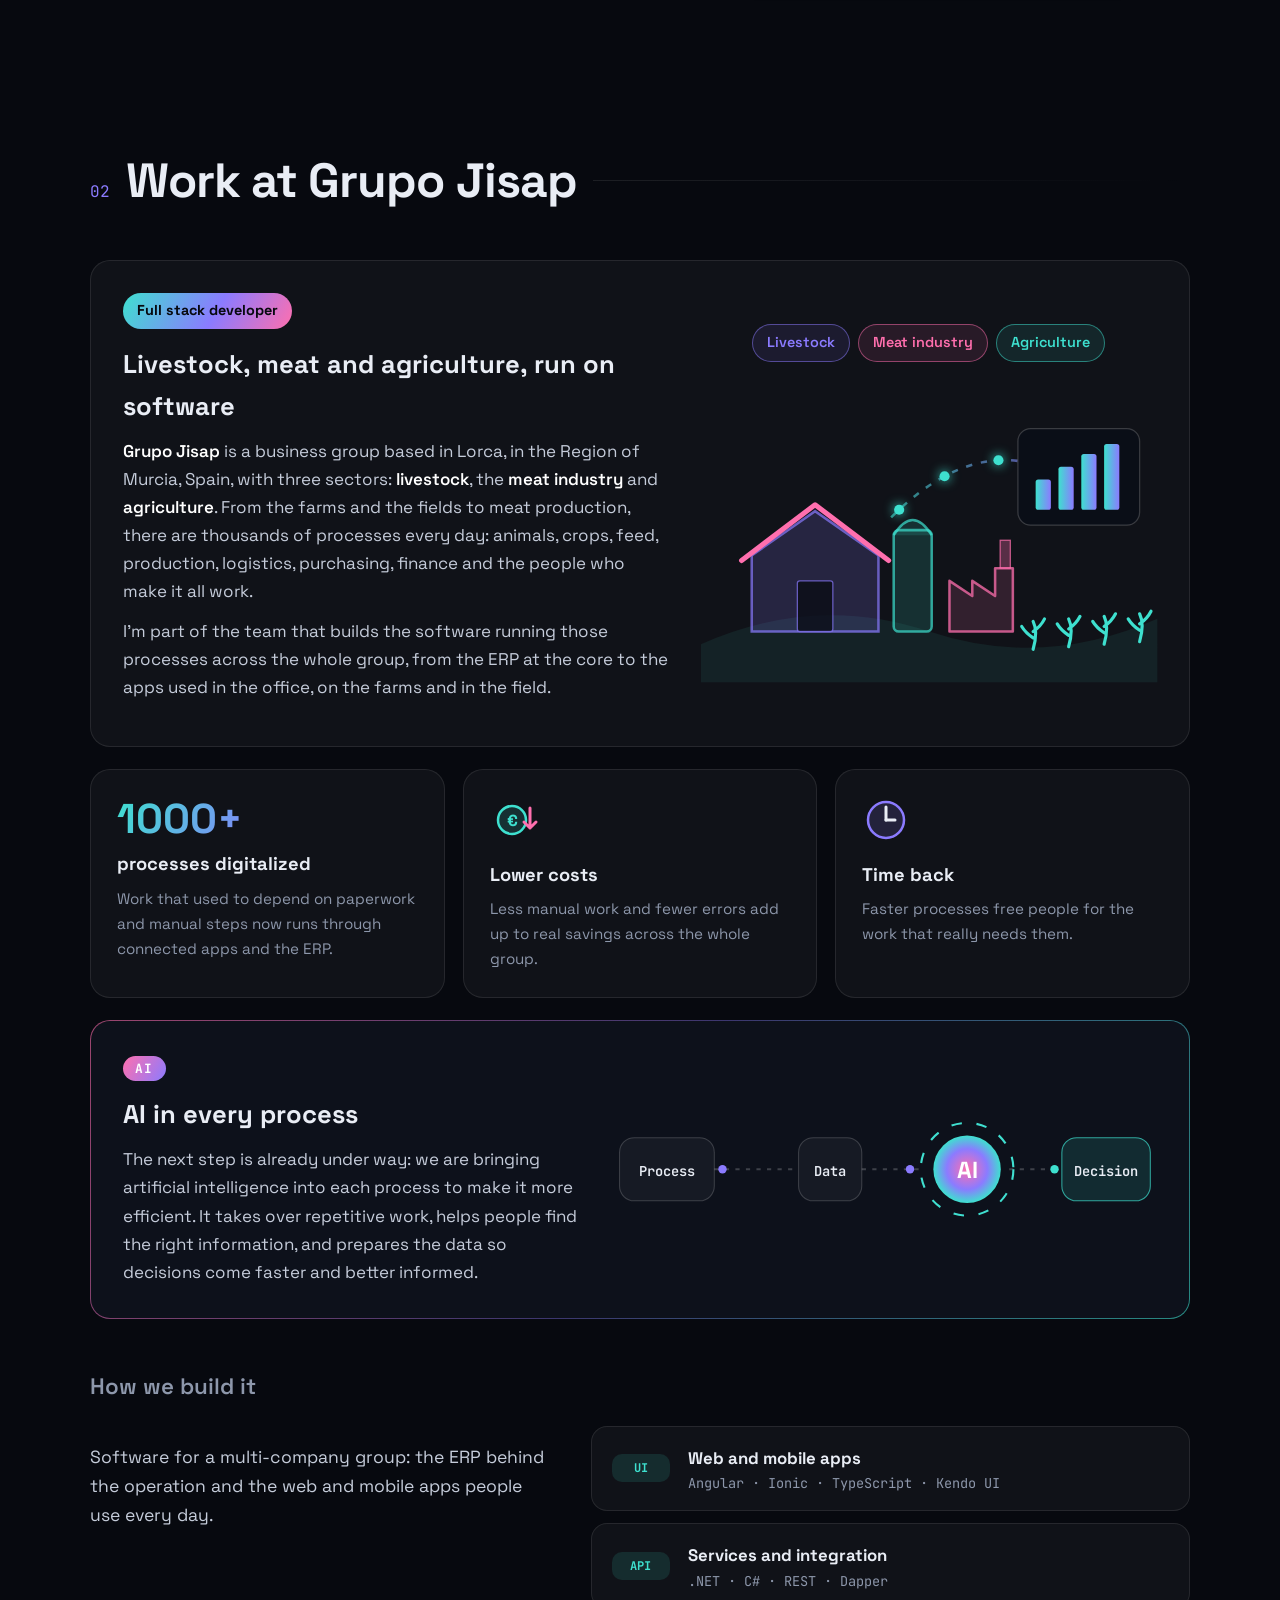
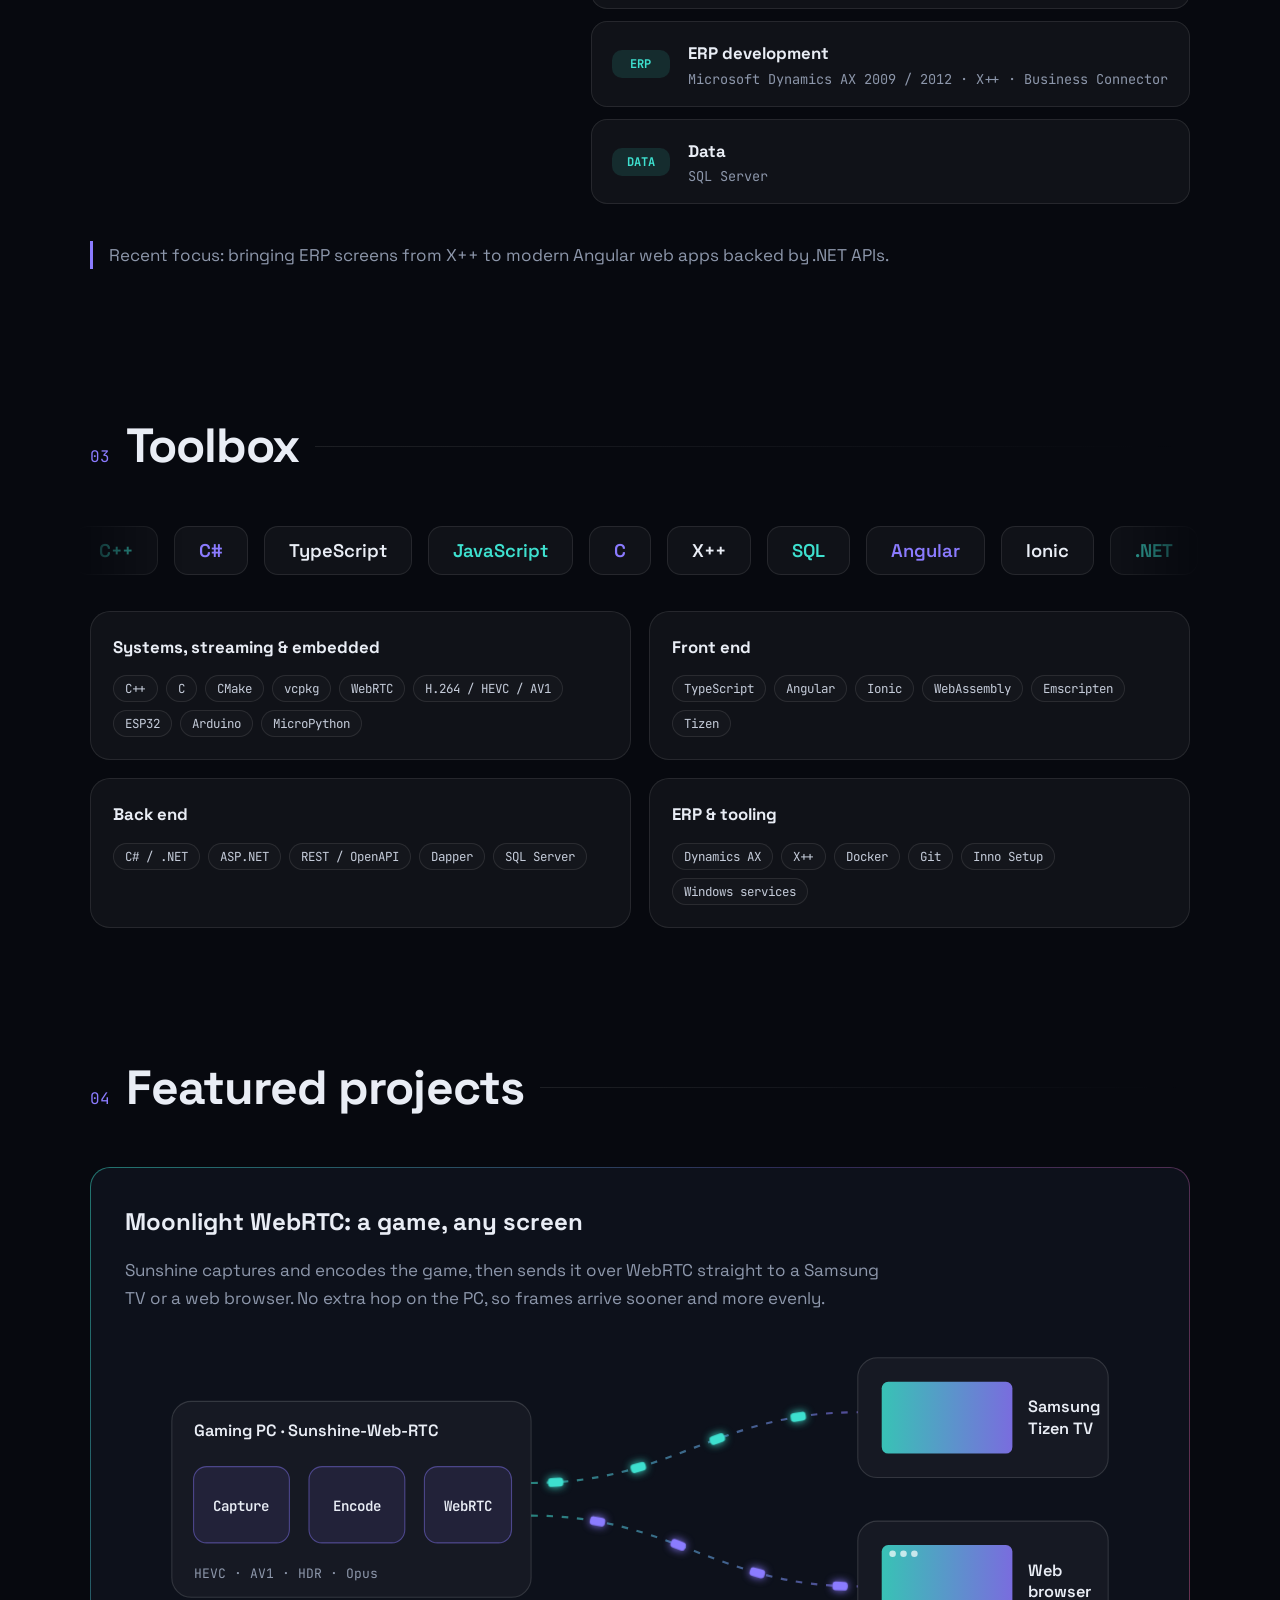
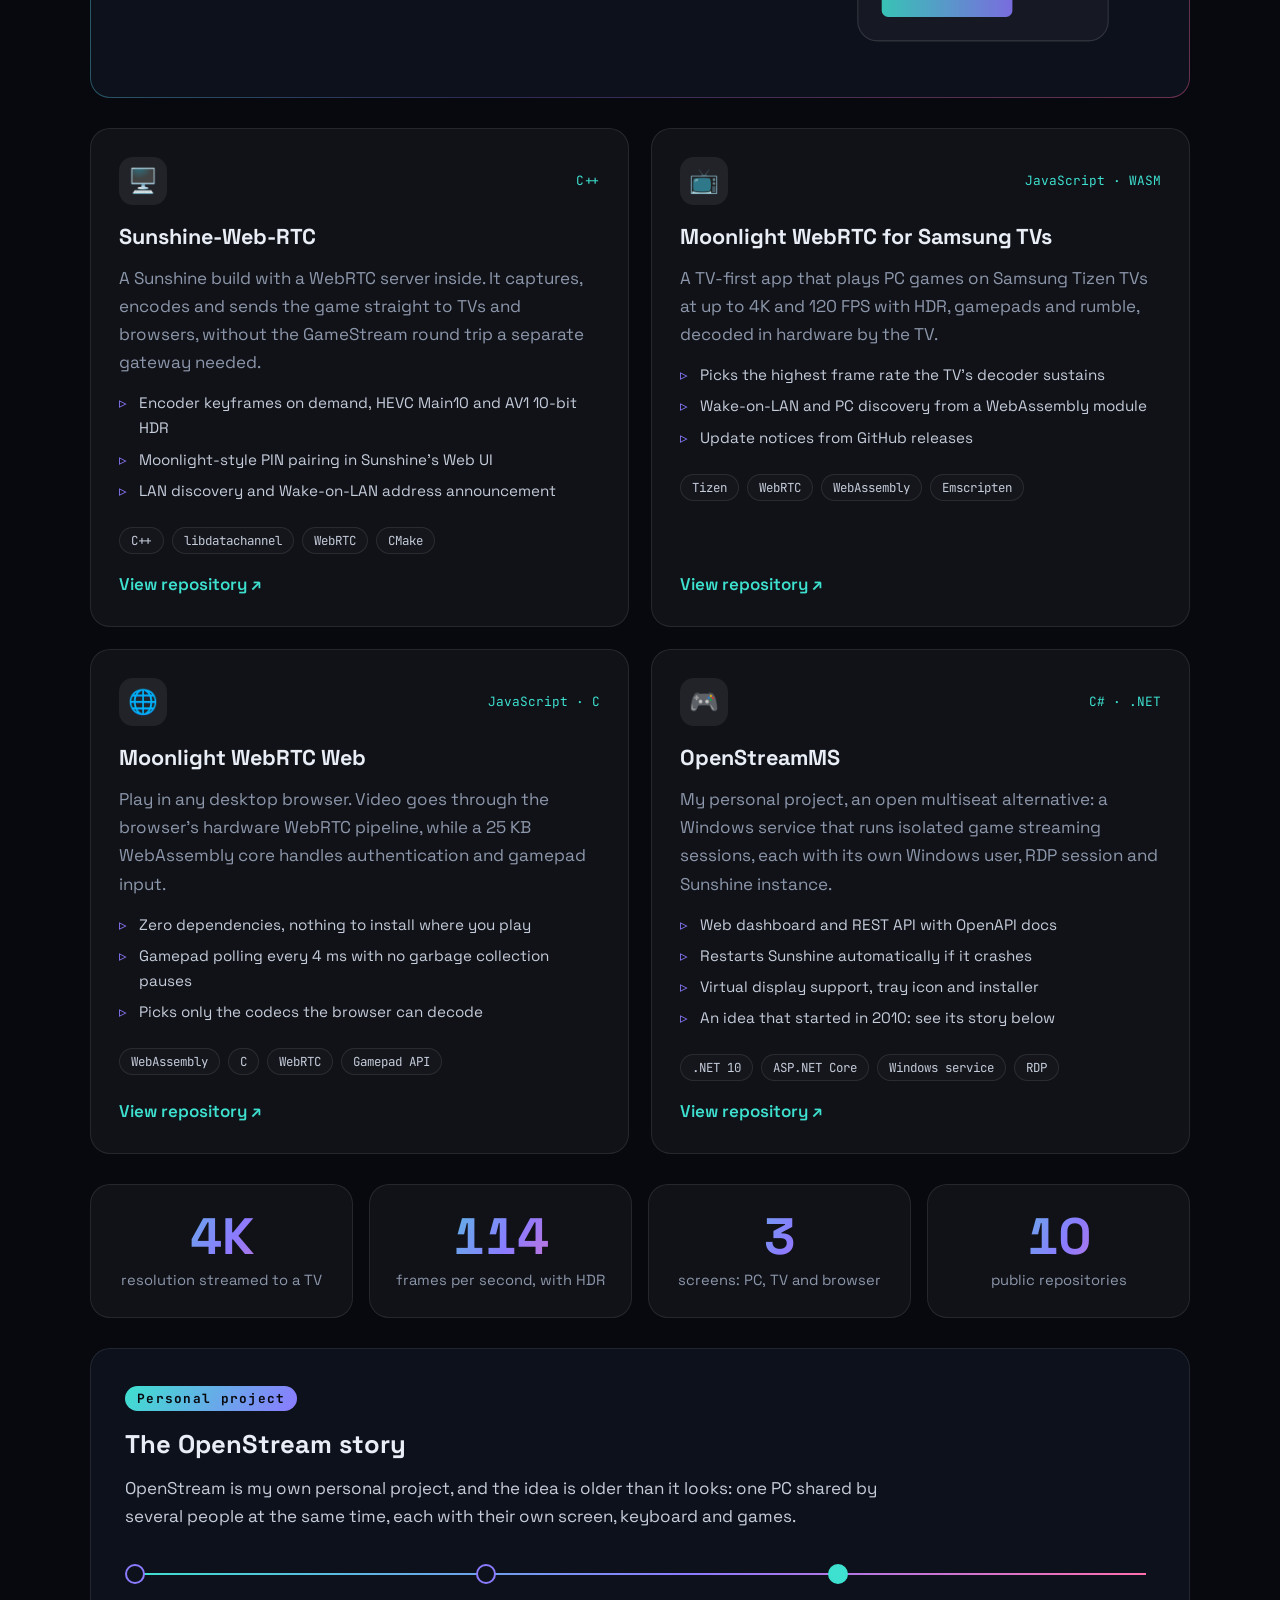
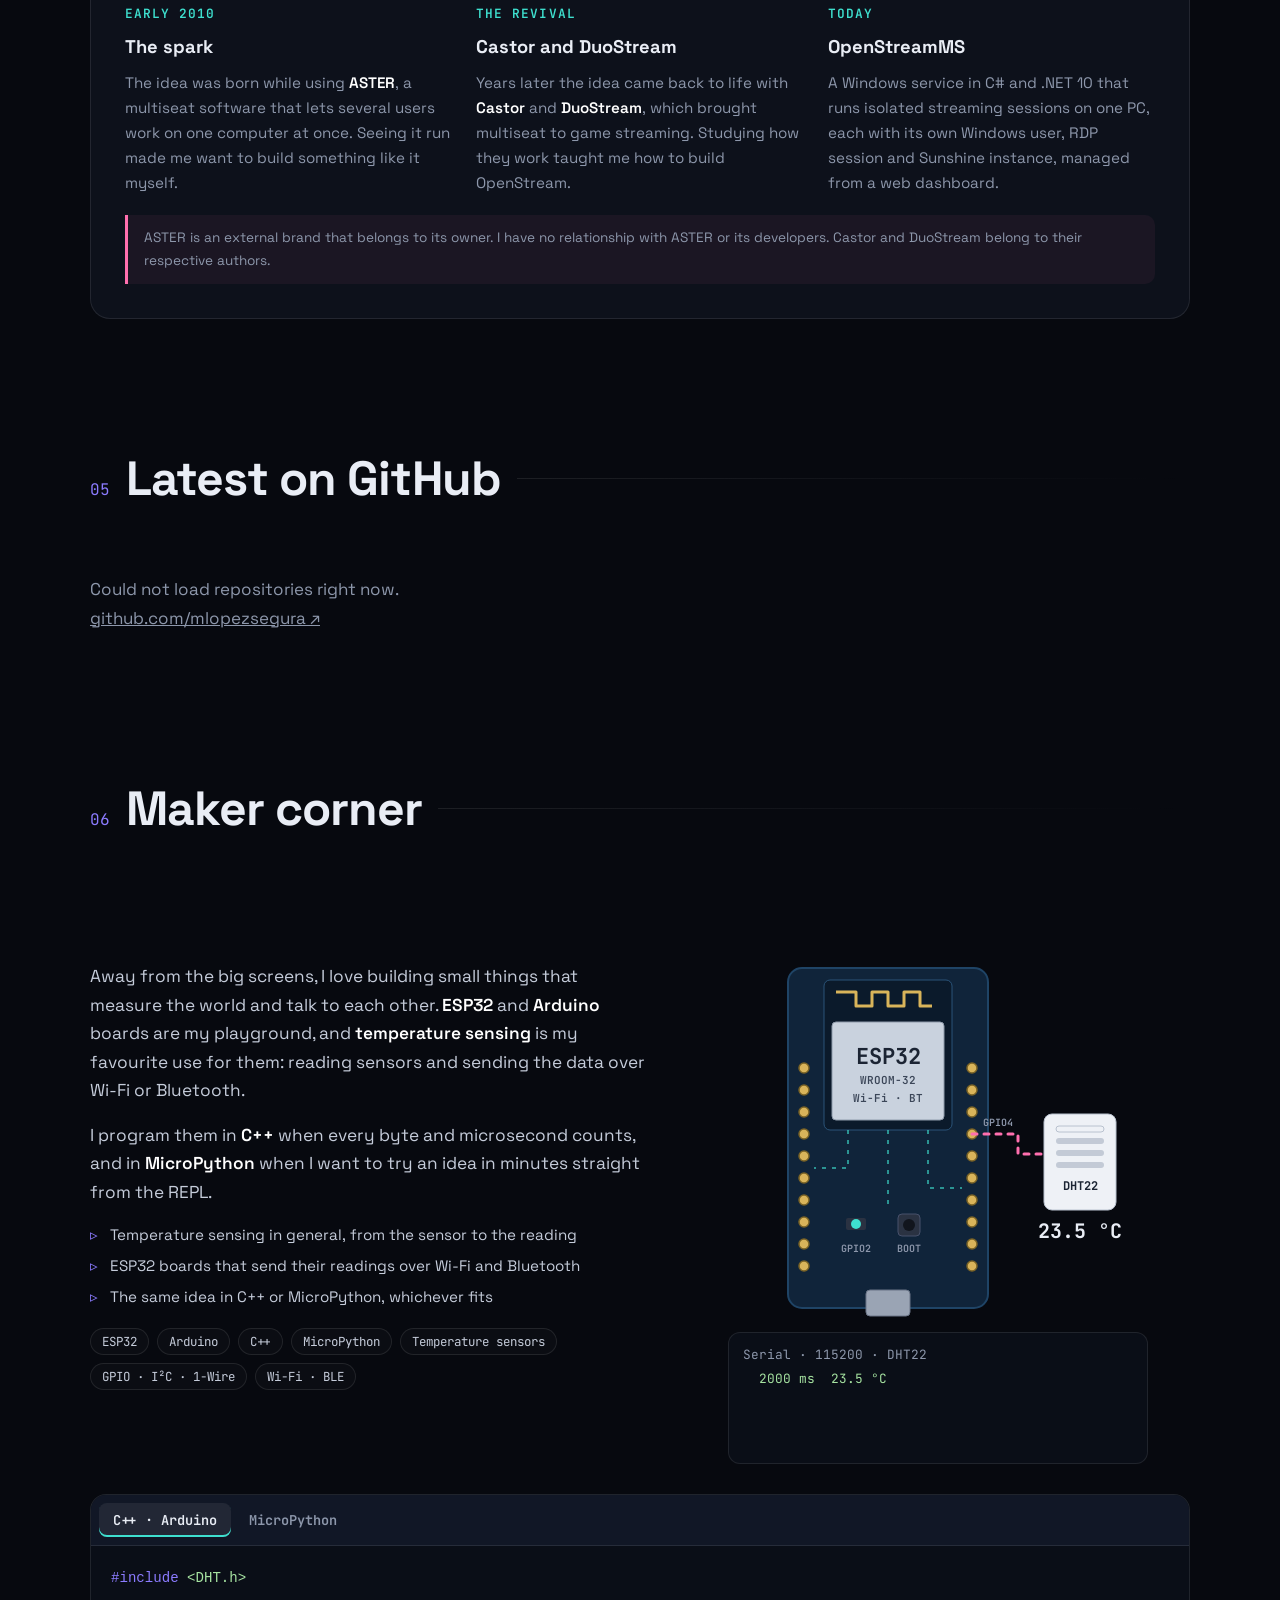
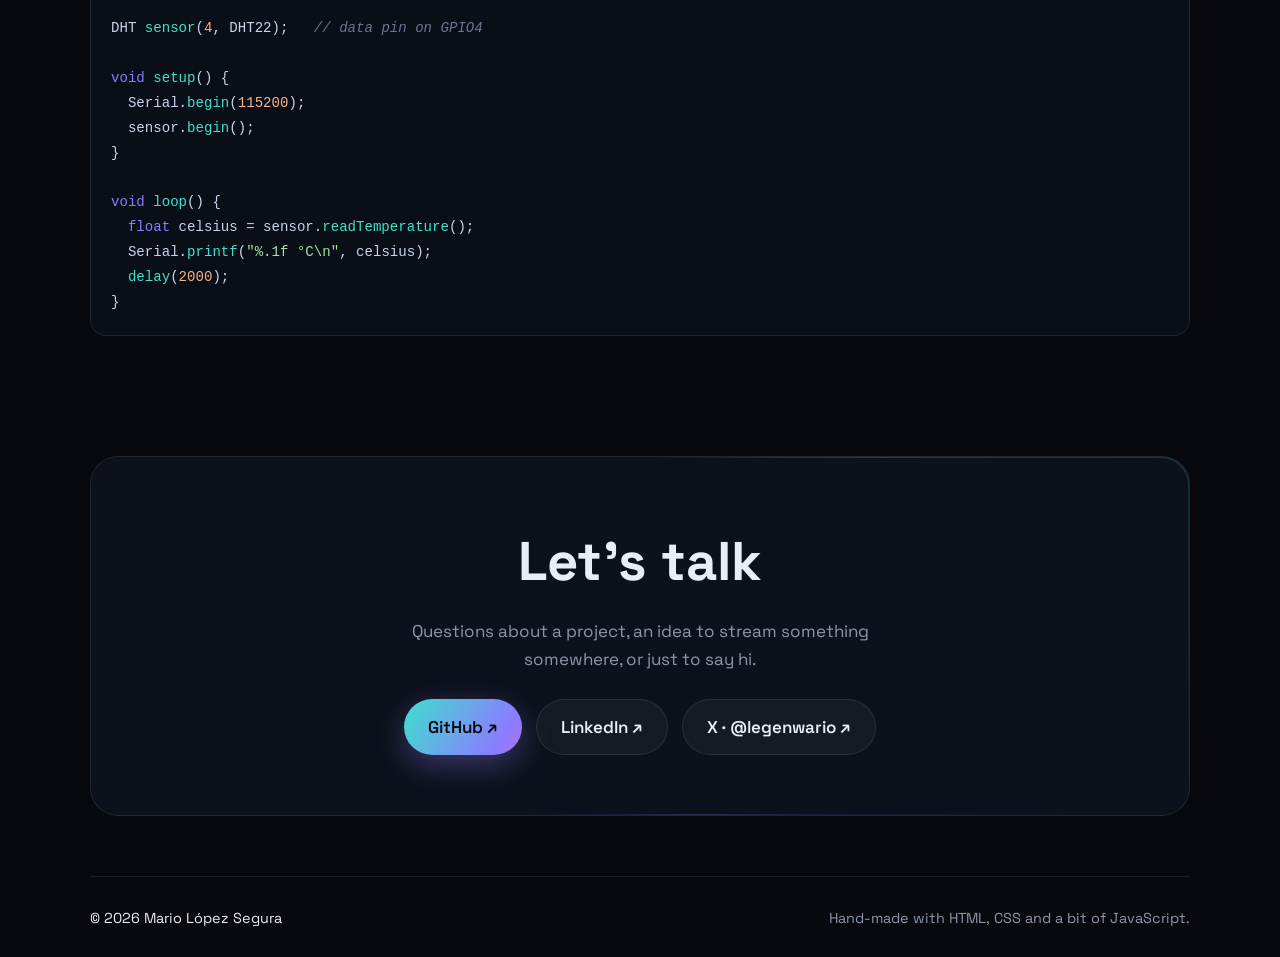
==== commit a842857c: "Lead with About, then work, projects and the maker corner Move the streaming stats next to the OpenS" ====
--- a/index.html
+++ b/index.html
@@ -25,10 +25,10 @@
     </a>
     <nav class="nav-links" aria-label="Sections">
       <a href="#about" data-i18n="nav.about">About</a>
+      <a href="#work" data-i18n="nav.work">Work</a>
+      <a href="#skills" data-i18n="nav.skills">Skills</a>
       <a href="#projects" data-i18n="nav.projects">Projects</a>
       <a href="#maker" data-i18n="nav.maker">Maker</a>
-      <a href="#work" data-i18n="nav.work">Work</a>
-      <a href="#skills" data-i18n="nav.skills">Skills</a>
       <a href="#contact" data-i18n="nav.contact">Contact</a>
     </nav>
     <button type="button" class="lang" id="lang" aria-label="Cambiar a español">ES</button>
@@ -64,26 +64,6 @@
       <a class="scroll-hint" href="#about" aria-label="Scroll"><span></span></a>
     </section>
 
-    <!-- Stats -->
-    <section class="stats">
-      <div class="stat reveal">
-        <span class="stat-value"><span class="count" data-to="4">0</span>K</span>
-        <span class="stat-label" data-i18n="stats.res">resolution streamed to a TV</span>
-      </div>
-      <div class="stat reveal">
-        <span class="stat-value"><span class="count" data-to="120">0</span></span>
-        <span class="stat-label" data-i18n="stats.fps">frames per second, with HDR</span>
-      </div>
-      <div class="stat reveal">
-        <span class="stat-value"><span class="count" data-to="3">0</span></span>
-        <span class="stat-label" data-i18n="stats.screens">screens: PC, TV and browser</span>
-      </div>
-      <div class="stat reveal">
-        <span class="stat-value"><span class="count" data-to="11" id="repo-count">0</span></span>
-        <span class="stat-label" data-i18n="stats.repos">public repositories</span>
-      </div>
-    </section>
-
     <!-- About -->
     <section class="section" id="about">
       <div class="section-head reveal">
@@ -103,10 +83,193 @@
       </div>
     </section>
 
+    <!-- Work -->
+    <section class="section" id="work">
+      <div class="section-head reveal">
+        <span class="section-index">02</span>
+        <h2 data-i18n="work.title">Work at Grupo Jisap</h2>
+      </div>
+      <div class="company reveal">
+        <div class="company-copy">
+          <span class="role-badge" data-i18n="work.role">Full stack developer</span>
+          <h3 data-i18n="work.company.title">Livestock, meat and agriculture, run on software</h3>
+          <p data-i18n="work.company.p1"><strong>Grupo Jisap</strong> is a business group based in Lorca, in the Region of Murcia, Spain, with three sectors: <strong>livestock</strong>, the <strong>meat industry</strong> and <strong>agriculture</strong>. From the farms and the fields to meat production, there are thousands of processes every day: animals, crops, feed, production, logistics, purchasing, finance and the people who make it all work.</p>
+          <p data-i18n="work.company.p2">I'm part of the team that builds the software running those processes across the whole group, from the ERP at the core to the apps used in the office, on the farms and in the field.</p>
+        </div>
+        <div class="company-visual">
+        <div class="sectors">
+          <span class="sector s-livestock" data-i18n="sector.livestock">Livestock</span>
+          <span class="sector s-meat" data-i18n="sector.meat">Meat industry</span>
+          <span class="sector s-agri" data-i18n="sector.agri">Agriculture</span>
+        </div>
+        <svg class="farm" viewBox="0 0 360 240" role="img" aria-labelledby="farm-title">
+          <title id="farm-title">A farm, a meat plant and crop fields sending their data to the group's software</title>
+          <defs>
+            <linearGradient id="g-farm" x1="0" x2="1">
+              <stop offset="0" stop-color="#3ee0cf"/>
+              <stop offset="1" stop-color="#8b7bff"/>
+            </linearGradient>
+          </defs>
+          <path class="hill" d="M0 210 Q90 170 180 200 T360 190 V240 H0 Z"/>
+          <g class="barn">
+            <path d="M40 200 V140 L90 105 L140 140 V200 Z"/>
+            <rect class="barn-door" x="76" y="160" width="28" height="40" rx="2"/>
+            <path class="barn-roof" d="M32 144 L90 100 L148 144" fill="none"/>
+          </g>
+          <g class="silo">
+            <rect x="152" y="120" width="30" height="80" rx="4"/>
+            <path d="M152 124 Q167 100 182 124" />
+          </g>
+          <g class="plant">
+            <path d="M196 200 V160 L214 172 V160 L232 172 V150 H246 V200 Z"/>
+            <rect class="chimney" x="236" y="128" width="8" height="22"/>
+          </g>
+          <circle class="steam" cx="240" cy="122" r="5"/>
+          <circle class="steam" cx="240" cy="122" r="4"/>
+          <g class="crops">
+            <path d="M262 214 q4 -14 0 -22 M262 200 q6 -4 9 -10 M262 205 q-6 -4 -9 -9"/>
+            <path d="M290 212 q4 -14 0 -22 M290 198 q6 -4 9 -10 M290 203 q-6 -4 -9 -9"/>
+            <path d="M318 210 q4 -14 0 -22 M318 196 q6 -4 9 -10 M318 201 q-6 -4 -9 -9"/>
+            <path d="M346 208 q4 -14 0 -22 M346 194 q6 -4 9 -10 M346 199 q-6 -4 -9 -9"/>
+          </g>
+          <path id="farm-link" class="farm-link" d="M150 110 C 200 60, 240 60, 270 70"/>
+          <circle class="farm-packet" r="4"><animateMotion dur="1.8s" repeatCount="indefinite"><mpath href="#farm-link"/></animateMotion></circle>
+          <circle class="farm-packet" r="4"><animateMotion dur="1.8s" begin="0.6s" repeatCount="indefinite"><mpath href="#farm-link"/></animateMotion></circle>
+          <circle class="farm-packet" r="4"><animateMotion dur="1.8s" begin="1.2s" repeatCount="indefinite"><mpath href="#farm-link"/></animateMotion></circle>
+          <rect class="dash-screen" x="250" y="40" width="96" height="76" rx="10"/>
+          <rect class="bar b1" x="264" y="80" width="12" height="24" rx="2"/>
+          <rect class="bar b2" x="282" y="70" width="12" height="34" rx="2"/>
+          <rect class="bar b3" x="300" y="60" width="12" height="44" rx="2"/>
+          <rect class="bar b4" x="318" y="52" width="12" height="52" rx="2"/>
+        </svg>
+        </div>
+      </div>
+
+      <div class="impact">
+        <div class="impact-card reveal">
+          <span class="impact-value"><span class="count" data-to="1000">0</span>+</span>
+          <h4 data-i18n="impact.processes">processes digitalized</h4>
+          <p data-i18n="impact.processes.text">Work that used to depend on paperwork and manual steps now runs through connected apps and the ERP.</p>
+        </div>
+        <div class="impact-card reveal">
+          <svg class="impact-icon" viewBox="0 0 48 48" aria-hidden="true"><circle class="coin" cx="22" cy="24" r="14"/><text x="22" y="30" text-anchor="middle">€</text><path class="down" d="M40 12 V32 M34 26 L40 32 L46 26"/></svg>
+          <h4 data-i18n="impact.costs">Lower costs</h4>
+          <p data-i18n="impact.costs.text">Less manual work and fewer errors add up to real savings across the whole group.</p>
+        </div>
+        <div class="impact-card reveal">
+          <svg class="impact-icon" viewBox="0 0 48 48" aria-hidden="true"><circle class="clock" cx="24" cy="24" r="18"/><path class="hand hand-long" d="M24 24 V11"/><path class="hand hand-short" d="M24 24 H33"/></svg>
+          <h4 data-i18n="impact.time">Time back</h4>
+          <p data-i18n="impact.time.text">Faster processes free people for the work that really needs them.</p>
+        </div>
+      </div>
+
+      <div class="ai reveal">
+        <div class="ai-copy">
+          <span class="ai-badge" data-i18n="ai.badge">AI</span>
+          <h3 data-i18n="ai.title">AI in every process</h3>
+          <p data-i18n="ai.text">The next step is already under way: we are bringing artificial intelligence into each process to make it more efficient. It takes over repetitive work, helps people find the right information, and prepares the data so decisions come faster and better informed.</p>
+        </div>
+        <svg class="ai-flow" viewBox="0 0 520 160" role="img" aria-labelledby="ai-title">
+          <title id="ai-title">Each process feeds data to AI, which speeds up the decision</title>
+          <defs>
+            <radialGradient id="g-ai">
+              <stop offset="0" stop-color="#ff6fae"/>
+              <stop offset="0.6" stop-color="#8b7bff"/>
+              <stop offset="1" stop-color="#3ee0cf"/>
+            </radialGradient>
+          </defs>
+          <path id="ai-l1" class="ai-link" d="M100 80 H 180"/>
+          <path id="ai-l2" class="ai-link" d="M240 80 H 300"/>
+          <path id="ai-l3" class="ai-link" d="M380 80 H 430"/>
+          <g class="ai-node"><rect x="10" y="50" width="90" height="60" rx="14"/><text x="55" y="86" data-i18n="ai.n1">Process</text></g>
+          <g class="ai-node"><rect x="180" y="50" width="60" height="60" rx="14"/><text x="210" y="86" data-i18n="ai.n2">Data</text></g>
+          <g class="ai-core">
+            <circle class="ai-ring" cx="340" cy="80" r="44"/>
+            <circle class="ai-orb" cx="340" cy="80" r="32"/>
+            <text x="340" y="88" data-i18n="ai.badge">AI</text>
+          </g>
+          <g class="ai-node done"><rect x="430" y="50" width="84" height="60" rx="14"/><text x="472" y="86" data-i18n="ai.n3">Decision</text></g>
+          <circle class="ai-packet" r="4"><animateMotion dur="1.2s" repeatCount="indefinite"><mpath href="#ai-l1"/></animateMotion></circle>
+          <circle class="ai-packet" r="4"><animateMotion dur="1.2s" begin="0.4s" repeatCount="indefinite"><mpath href="#ai-l2"/></animateMotion></circle>
+          <circle class="ai-packet fast" r="4"><animateMotion dur="0.6s" begin="0.2s" repeatCount="indefinite"><mpath href="#ai-l3"/></animateMotion></circle>
+        </svg>
+      </div>
+
+      <h3 class="subhead reveal" data-i18n="work.stack">How we build it</h3>
+      <div class="work">
+        <div class="work-intro reveal">
+          <p data-i18n="work.text">Software for a multi-company group: the ERP behind the operation and the web and mobile apps people use every day.</p>
+        </div>
+        <ol class="layers">
+          <li class="layer reveal">
+            <span class="layer-tag">UI</span>
+            <div>
+              <h4 data-i18n="work.l1">Web and mobile apps</h4>
+              <p>Angular · Ionic · TypeScript · Kendo UI</p>
+            </div>
+          </li>
+          <li class="layer reveal">
+            <span class="layer-tag">API</span>
+            <div>
+              <h4 data-i18n="work.l2">Services and integration</h4>
+              <p>.NET · C# · REST · Dapper</p>
+            </div>
+          </li>
+          <li class="layer reveal">
+            <span class="layer-tag">ERP</span>
+            <div>
+              <h4 data-i18n="work.l3">ERP development</h4>
+              <p>Microsoft Dynamics AX 2009 / 2012 · X++ · Business Connector</p>
+            </div>
+          </li>
+          <li class="layer reveal">
+            <span class="layer-tag">DATA</span>
+            <div>
+              <h4 data-i18n="work.l4">Data</h4>
+              <p>SQL Server</p>
+            </div>
+          </li>
+        </ol>
+        <p class="work-note reveal" data-i18n="work.note">Recent focus: bringing ERP screens from X++ to modern Angular web apps backed by .NET APIs.</p>
+      </div>
+    </section>
+
+    <!-- Skills -->
+    <section class="section" id="skills">
+      <div class="section-head reveal">
+        <span class="section-index">03</span>
+        <h2 data-i18n="skills.title">Toolbox</h2>
+      </div>
+      <div class="marquee" aria-hidden="true">
+        <div class="marquee-track">
+          <span>C++</span><span>C#</span><span>TypeScript</span><span>JavaScript</span><span>C</span><span>X++</span><span>SQL</span><span>Angular</span><span>Ionic</span><span>.NET</span><span>WebRTC</span><span>WebAssembly</span><span>Docker</span><span>Git</span><span>ESP32</span><span>Arduino</span><span>MicroPython</span>
+          <span>C++</span><span>C#</span><span>TypeScript</span><span>JavaScript</span><span>C</span><span>X++</span><span>SQL</span><span>Angular</span><span>Ionic</span><span>.NET</span><span>WebRTC</span><span>WebAssembly</span><span>Docker</span><span>Git</span><span>ESP32</span><span>Arduino</span><span>MicroPython</span>
+        </div>
+      </div>
+      <div class="skill-groups">
+        <div class="skill-group reveal">
+          <h4 data-i18n="skills.systems">Systems, streaming &amp; embedded</h4>
+          <div class="tags"><span>C++</span><span>C</span><span>CMake</span><span>vcpkg</span><span>WebRTC</span><span>H.264 / HEVC / AV1</span><span>ESP32</span><span>Arduino</span><span>MicroPython</span></div>
+        </div>
+        <div class="skill-group reveal">
+          <h4 data-i18n="skills.web">Front end</h4>
+          <div class="tags"><span>TypeScript</span><span>Angular</span><span>Ionic</span><span>WebAssembly</span><span>Emscripten</span><span>Tizen</span></div>
+        </div>
+        <div class="skill-group reveal">
+          <h4 data-i18n="skills.back">Back end</h4>
+          <div class="tags"><span>C# / .NET</span><span>ASP.NET</span><span>REST / OpenAPI</span><span>Dapper</span><span>SQL Server</span></div>
+        </div>
+        <div class="skill-group reveal">
+          <h4 data-i18n="skills.erp">ERP &amp; tooling</h4>
+          <div class="tags"><span>Dynamics AX</span><span>X++</span><span>Docker</span><span>Git</span><span>Inno Setup</span><span>Windows services</span></div>
+        </div>
+      </div>
+    </section>
+
     <!-- Projects -->
     <section class="section" id="projects">
       <div class="section-head reveal">
-        <span class="section-index">02</span>
+        <span class="section-index">04</span>
         <h2 data-i18n="projects.title">Featured projects</h2>
       </div>
 
@@ -238,6 +401,25 @@
         </article>
       </div>
 
+      <div class="stats">
+        <div class="stat reveal">
+          <span class="stat-value"><span class="count" data-to="4">0</span>K</span>
+          <span class="stat-label" data-i18n="stats.res">resolution streamed to a TV</span>
+        </div>
+        <div class="stat reveal">
+          <span class="stat-value"><span class="count" data-to="120">0</span></span>
+          <span class="stat-label" data-i18n="stats.fps">frames per second, with HDR</span>
+        </div>
+        <div class="stat reveal">
+          <span class="stat-value"><span class="count" data-to="3">0</span></span>
+          <span class="stat-label" data-i18n="stats.screens">screens: PC, TV and browser</span>
+        </div>
+        <div class="stat reveal">
+          <span class="stat-value"><span class="count" data-to="11" id="repo-count">0</span></span>
+          <span class="stat-label" data-i18n="stats.repos">public repositories</span>
+        </div>
+      </div>
+
       <div class="story reveal" id="openstream-story">
         <div class="story-head">
           <span class="ai-badge story-badge" data-i18n="story.badge">Personal project</span>
@@ -268,10 +450,21 @@
       </div>
     </section>
 
+    <!-- GitHub -->
+    <section class="section" id="github">
+      <div class="section-head reveal">
+        <span class="section-index">05</span>
+        <h2 data-i18n="gh.title">Latest on GitHub</h2>
+      </div>
+      <div class="repos" id="repos">
+        <p class="muted" data-i18n="gh.loading">Loading repositories…</p>
+      </div>
+    </section>
+
     <!-- Maker -->
     <section class="section" id="maker">
       <div class="section-head reveal">
-        <span class="section-index">03</span>
+        <span class="section-index">06</span>
         <h2 data-i18n="maker.title">Maker corner</h2>
       </div>
       <div class="maker">
@@ -360,200 +553,6 @@
       </div>
     </section>
 
-    <!-- Work -->
-    <section class="section" id="work">
-      <div class="section-head reveal">
-        <span class="section-index">04</span>
-        <h2 data-i18n="work.title">Work at Grupo Jisap</h2>
-      </div>
-      <div class="company reveal">
-        <div class="company-copy">
-          <span class="role-badge" data-i18n="work.role">Full stack developer</span>
-          <h3 data-i18n="work.company.title">Livestock, meat and agriculture, run on software</h3>
-          <p data-i18n="work.company.p1"><strong>Grupo Jisap</strong> is a business group based in Lorca, in the Region of Murcia, Spain, with three sectors: <strong>livestock</strong>, the <strong>meat industry</strong> and <strong>agriculture</strong>. From the farms and the fields to meat production, there are thousands of processes every day: animals, crops, feed, production, logistics, purchasing, finance and the people who make it all work.</p>
-          <p data-i18n="work.company.p2">I'm part of the team that builds the software running those processes across the whole group, from the ERP at the core to the apps used in the office, on the farms and in the field.</p>
-        </div>
-        <div class="company-visual">
-        <div class="sectors">
-          <span class="sector s-livestock" data-i18n="sector.livestock">Livestock</span>
-          <span class="sector s-meat" data-i18n="sector.meat">Meat industry</span>
-          <span class="sector s-agri" data-i18n="sector.agri">Agriculture</span>
-        </div>
-        <svg class="farm" viewBox="0 0 360 240" role="img" aria-labelledby="farm-title">
-          <title id="farm-title">A farm, a meat plant and crop fields sending their data to the group's software</title>
-          <defs>
-            <linearGradient id="g-farm" x1="0" x2="1">
-              <stop offset="0" stop-color="#3ee0cf"/>
-              <stop offset="1" stop-color="#8b7bff"/>
-            </linearGradient>
-          </defs>
-          <path class="hill" d="M0 210 Q90 170 180 200 T360 190 V240 H0 Z"/>
-          <g class="barn">
-            <path d="M40 200 V140 L90 105 L140 140 V200 Z"/>
-            <rect class="barn-door" x="76" y="160" width="28" height="40" rx="2"/>
-            <path class="barn-roof" d="M32 144 L90 100 L148 144" fill="none"/>
-          </g>
-          <g class="silo">
-            <rect x="152" y="120" width="30" height="80" rx="4"/>
-            <path d="M152 124 Q167 100 182 124" />
-          </g>
-          <g class="plant">
-            <path d="M196 200 V160 L214 172 V160 L232 172 V150 H246 V200 Z"/>
-            <rect class="chimney" x="236" y="128" width="8" height="22"/>
-          </g>
-          <circle class="steam" cx="240" cy="122" r="5"/>
-          <circle class="steam" cx="240" cy="122" r="4"/>
-          <g class="crops">
-            <path d="M262 214 q4 -14 0 -22 M262 200 q6 -4 9 -10 M262 205 q-6 -4 -9 -9"/>
-            <path d="M290 212 q4 -14 0 -22 M290 198 q6 -4 9 -10 M290 203 q-6 -4 -9 -9"/>
-            <path d="M318 210 q4 -14 0 -22 M318 196 q6 -4 9 -10 M318 201 q-6 -4 -9 -9"/>
-            <path d="M346 208 q4 -14 0 -22 M346 194 q6 -4 9 -10 M346 199 q-6 -4 -9 -9"/>
-          </g>
-          <path id="farm-link" class="farm-link" d="M150 110 C 200 60, 240 60, 270 70"/>
-          <circle class="farm-packet" r="4"><animateMotion dur="1.8s" repeatCount="indefinite"><mpath href="#farm-link"/></animateMotion></circle>
-          <circle class="farm-packet" r="4"><animateMotion dur="1.8s" begin="0.6s" repeatCount="indefinite"><mpath href="#farm-link"/></animateMotion></circle>
-          <circle class="farm-packet" r="4"><animateMotion dur="1.8s" begin="1.2s" repeatCount="indefinite"><mpath href="#farm-link"/></animateMotion></circle>
-          <rect class="dash-screen" x="250" y="40" width="96" height="76" rx="10"/>
-          <rect class="bar b1" x="264" y="80" width="12" height="24" rx="2"/>
-          <rect class="bar b2" x="282" y="70" width="12" height="34" rx="2"/>
-          <rect class="bar b3" x="300" y="60" width="12" height="44" rx="2"/>
-          <rect class="bar b4" x="318" y="52" width="12" height="52" rx="2"/>
-        </svg>
-        </div>
-      </div>
-
-      <div class="impact">
-        <div class="impact-card reveal">
-          <span class="impact-value"><span class="count" data-to="1000">0</span>+</span>
-          <h4 data-i18n="impact.processes">processes digitalized</h4>
-          <p data-i18n="impact.processes.text">Work that used to depend on paperwork and manual steps now runs through connected apps and the ERP.</p>
-        </div>
-        <div class="impact-card reveal">
-          <svg class="impact-icon" viewBox="0 0 48 48" aria-hidden="true"><circle class="coin" cx="22" cy="24" r="14"/><text x="22" y="30" text-anchor="middle">€</text><path class="down" d="M40 12 V32 M34 26 L40 32 L46 26"/></svg>
-          <h4 data-i18n="impact.costs">Lower costs</h4>
-          <p data-i18n="impact.costs.text">Less manual work and fewer errors add up to real savings across the whole group.</p>
-        </div>
-        <div class="impact-card reveal">
-          <svg class="impact-icon" viewBox="0 0 48 48" aria-hidden="true"><circle class="clock" cx="24" cy="24" r="18"/><path class="hand hand-long" d="M24 24 V11"/><path class="hand hand-short" d="M24 24 H33"/></svg>
-          <h4 data-i18n="impact.time">Time back</h4>
-          <p data-i18n="impact.time.text">Faster processes free people for the work that really needs them.</p>
-        </div>
-      </div>
-
-      <div class="ai reveal">
-        <div class="ai-copy">
-          <span class="ai-badge" data-i18n="ai.badge">AI</span>
-          <h3 data-i18n="ai.title">AI in every process</h3>
-          <p data-i18n="ai.text">The next step is already under way: we are bringing artificial intelligence into each process to make it more efficient. It takes over repetitive work, helps people find the right information, and prepares the data so decisions come faster and better informed.</p>
-        </div>
-        <svg class="ai-flow" viewBox="0 0 520 160" role="img" aria-labelledby="ai-title">
-          <title id="ai-title">Each process feeds data to AI, which speeds up the decision</title>
-          <defs>
-            <radialGradient id="g-ai">
-              <stop offset="0" stop-color="#ff6fae"/>
-              <stop offset="0.6" stop-color="#8b7bff"/>
-              <stop offset="1" stop-color="#3ee0cf"/>
-            </radialGradient>
-          </defs>
-          <path id="ai-l1" class="ai-link" d="M100 80 H 180"/>
-          <path id="ai-l2" class="ai-link" d="M240 80 H 300"/>
-          <path id="ai-l3" class="ai-link" d="M380 80 H 430"/>
-          <g class="ai-node"><rect x="10" y="50" width="90" height="60" rx="14"/><text x="55" y="86" data-i18n="ai.n1">Process</text></g>
-          <g class="ai-node"><rect x="180" y="50" width="60" height="60" rx="14"/><text x="210" y="86" data-i18n="ai.n2">Data</text></g>
-          <g class="ai-core">
-            <circle class="ai-ring" cx="340" cy="80" r="44"/>
-            <circle class="ai-orb" cx="340" cy="80" r="32"/>
-            <text x="340" y="88" data-i18n="ai.badge">AI</text>
-          </g>
-          <g class="ai-node done"><rect x="430" y="50" width="84" height="60" rx="14"/><text x="472" y="86" data-i18n="ai.n3">Decision</text></g>
-          <circle class="ai-packet" r="4"><animateMotion dur="1.2s" repeatCount="indefinite"><mpath href="#ai-l1"/></animateMotion></circle>
-          <circle class="ai-packet" r="4"><animateMotion dur="1.2s" begin="0.4s" repeatCount="indefinite"><mpath href="#ai-l2"/></animateMotion></circle>
-          <circle class="ai-packet fast" r="4"><animateMotion dur="0.6s" begin="0.2s" repeatCount="indefinite"><mpath href="#ai-l3"/></animateMotion></circle>
-        </svg>
-      </div>
-
-      <h3 class="subhead reveal" data-i18n="work.stack">How we build it</h3>
-      <div class="work">
-        <div class="work-intro reveal">
-          <p data-i18n="work.text">Software for a multi-company group: the ERP behind the operation and the web and mobile apps people use every day.</p>
-        </div>
-        <ol class="layers">
-          <li class="layer reveal">
-            <span class="layer-tag">UI</span>
-            <div>
-              <h4 data-i18n="work.l1">Web and mobile apps</h4>
-              <p>Angular · Ionic · TypeScript · Kendo UI</p>
-            </div>
-          </li>
-          <li class="layer reveal">
-            <span class="layer-tag">API</span>
-            <div>
-              <h4 data-i18n="work.l2">Services and integration</h4>
-              <p>.NET · C# · REST · Dapper</p>
-            </div>
-          </li>
-          <li class="layer reveal">
-            <span class="layer-tag">ERP</span>
-            <div>
-              <h4 data-i18n="work.l3">ERP development</h4>
-              <p>Microsoft Dynamics AX 2009 / 2012 · X++ · Business Connector</p>
-            </div>
-          </li>
-          <li class="layer reveal">
-            <span class="layer-tag">DATA</span>
-            <div>
-              <h4 data-i18n="work.l4">Data</h4>
-              <p>SQL Server</p>
-            </div>
-          </li>
-        </ol>
-        <p class="work-note reveal" data-i18n="work.note">Recent focus: bringing ERP screens from X++ to modern Angular web apps backed by .NET APIs.</p>
-      </div>
-    </section>
-
-    <!-- Skills -->
-    <section class="section" id="skills">
-      <div class="section-head reveal">
-        <span class="section-index">05</span>
-        <h2 data-i18n="skills.title">Toolbox</h2>
-      </div>
-      <div class="marquee" aria-hidden="true">
-        <div class="marquee-track">
-          <span>C++</span><span>C#</span><span>TypeScript</span><span>JavaScript</span><span>C</span><span>X++</span><span>SQL</span><span>Angular</span><span>Ionic</span><span>.NET</span><span>WebRTC</span><span>WebAssembly</span><span>Docker</span><span>Git</span><span>ESP32</span><span>Arduino</span><span>MicroPython</span>
-          <span>C++</span><span>C#</span><span>TypeScript</span><span>JavaScript</span><span>C</span><span>X++</span><span>SQL</span><span>Angular</span><span>Ionic</span><span>.NET</span><span>WebRTC</span><span>WebAssembly</span><span>Docker</span><span>Git</span><span>ESP32</span><span>Arduino</span><span>MicroPython</span>
-        </div>
-      </div>
-      <div class="skill-groups">
-        <div class="skill-group reveal">
-          <h4 data-i18n="skills.systems">Systems, streaming &amp; embedded</h4>
-          <div class="tags"><span>C++</span><span>C</span><span>CMake</span><span>vcpkg</span><span>WebRTC</span><span>H.264 / HEVC / AV1</span><span>ESP32</span><span>Arduino</span><span>MicroPython</span></div>
-        </div>
-        <div class="skill-group reveal">
-          <h4 data-i18n="skills.web">Front end</h4>
-          <div class="tags"><span>TypeScript</span><span>Angular</span><span>Ionic</span><span>WebAssembly</span><span>Emscripten</span><span>Tizen</span></div>
-        </div>
-        <div class="skill-group reveal">
-          <h4 data-i18n="skills.back">Back end</h4>
-          <div class="tags"><span>C# / .NET</span><span>ASP.NET</span><span>REST / OpenAPI</span><span>Dapper</span><span>SQL Server</span></div>
-        </div>
-        <div class="skill-group reveal">
-          <h4 data-i18n="skills.erp">ERP &amp; tooling</h4>
-          <div class="tags"><span>Dynamics AX</span><span>X++</span><span>Docker</span><span>Git</span><span>Inno Setup</span><span>Windows services</span></div>
-        </div>
-      </div>
-    </section>
-
-    <!-- GitHub -->
-    <section class="section" id="github">
-      <div class="section-head reveal">
-        <span class="section-index">06</span>
-        <h2 data-i18n="gh.title">Latest on GitHub</h2>
-      </div>
-      <div class="repos" id="repos">
-        <p class="muted" data-i18n="gh.loading">Loading repositories…</p>
-      </div>
-    </section>
-
     <!-- Contact -->
     <section class="section contact" id="contact">
       <div class="contact-card reveal">
--- a/assets/css/style.css
+++ b/assets/css/style.css
@@ -351,8 +351,7 @@
   display: grid;
   grid-template-columns: repeat(4, 1fr);
   gap: 16px;
-  width: min(1100px, calc(100% - 32px));
-  margin: 0 auto;
+  margin-top: 30px;
 }
 .stat {
   padding: 24px;
